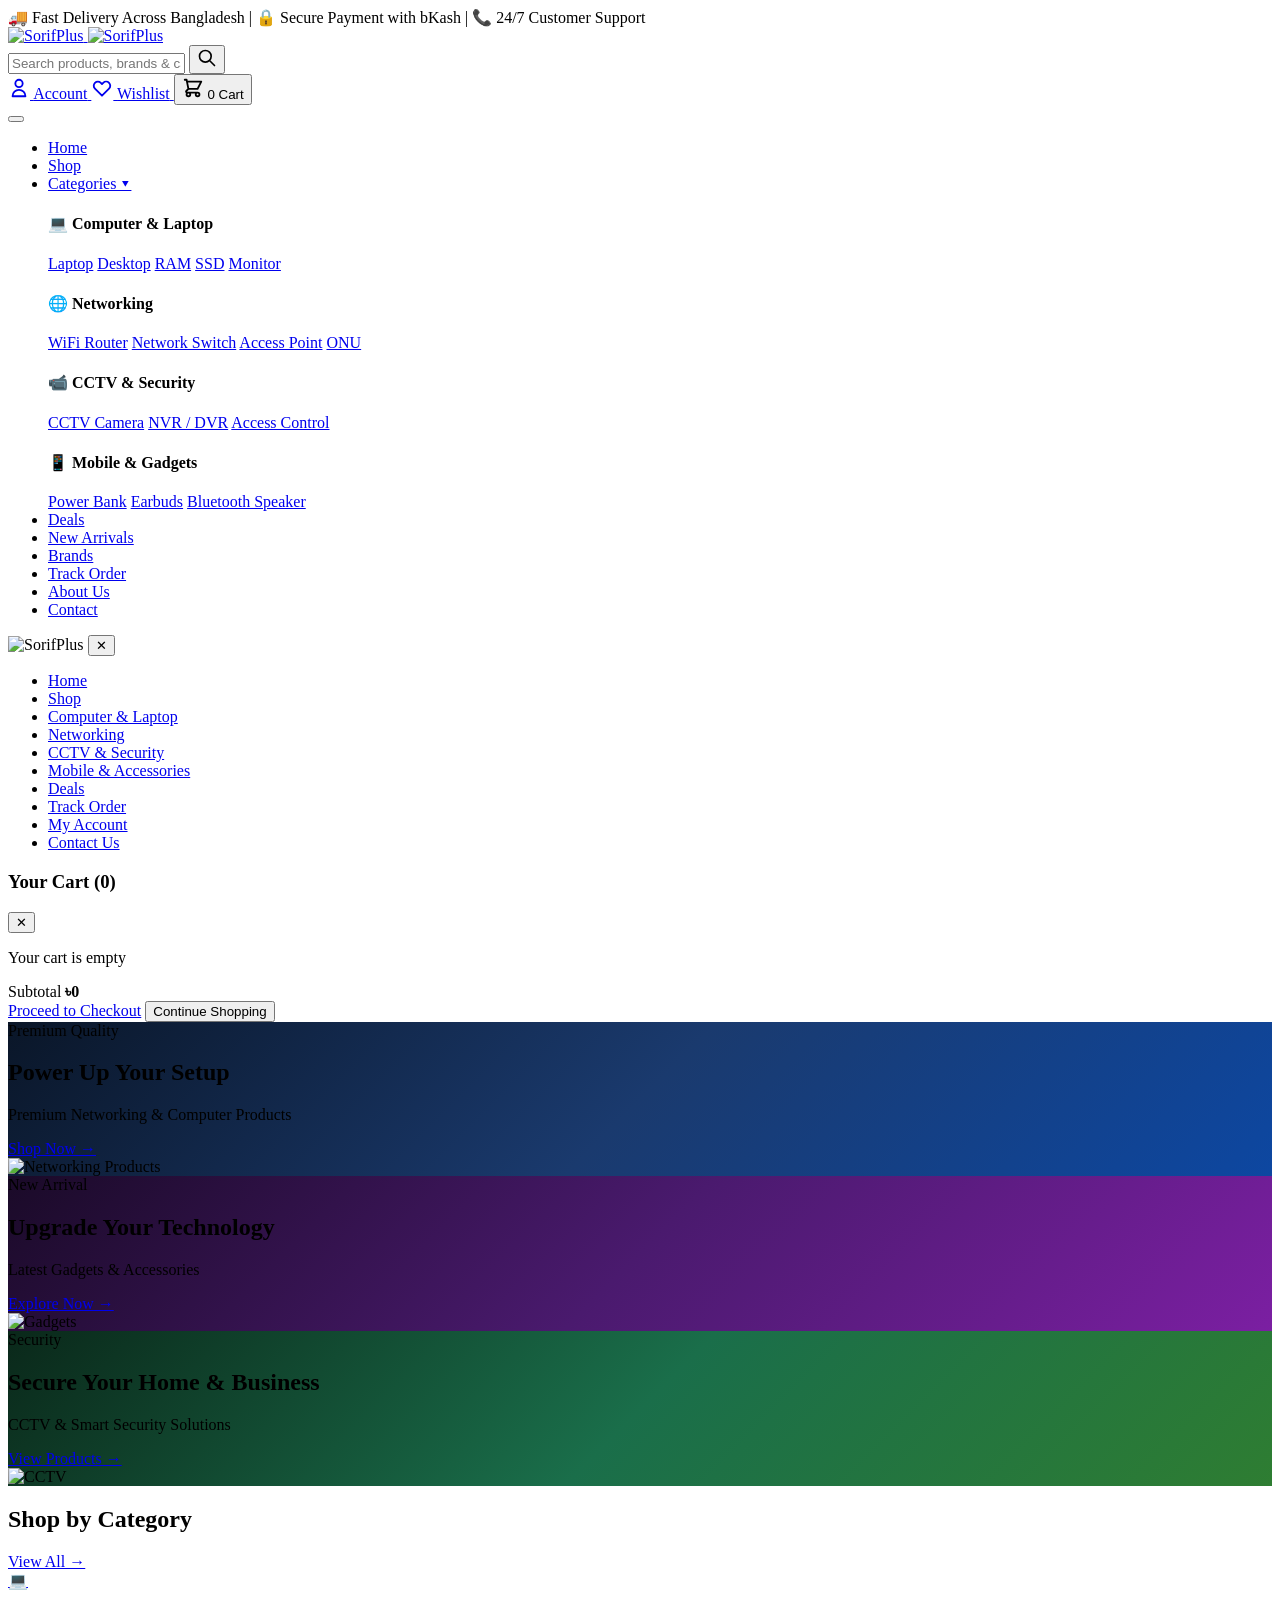
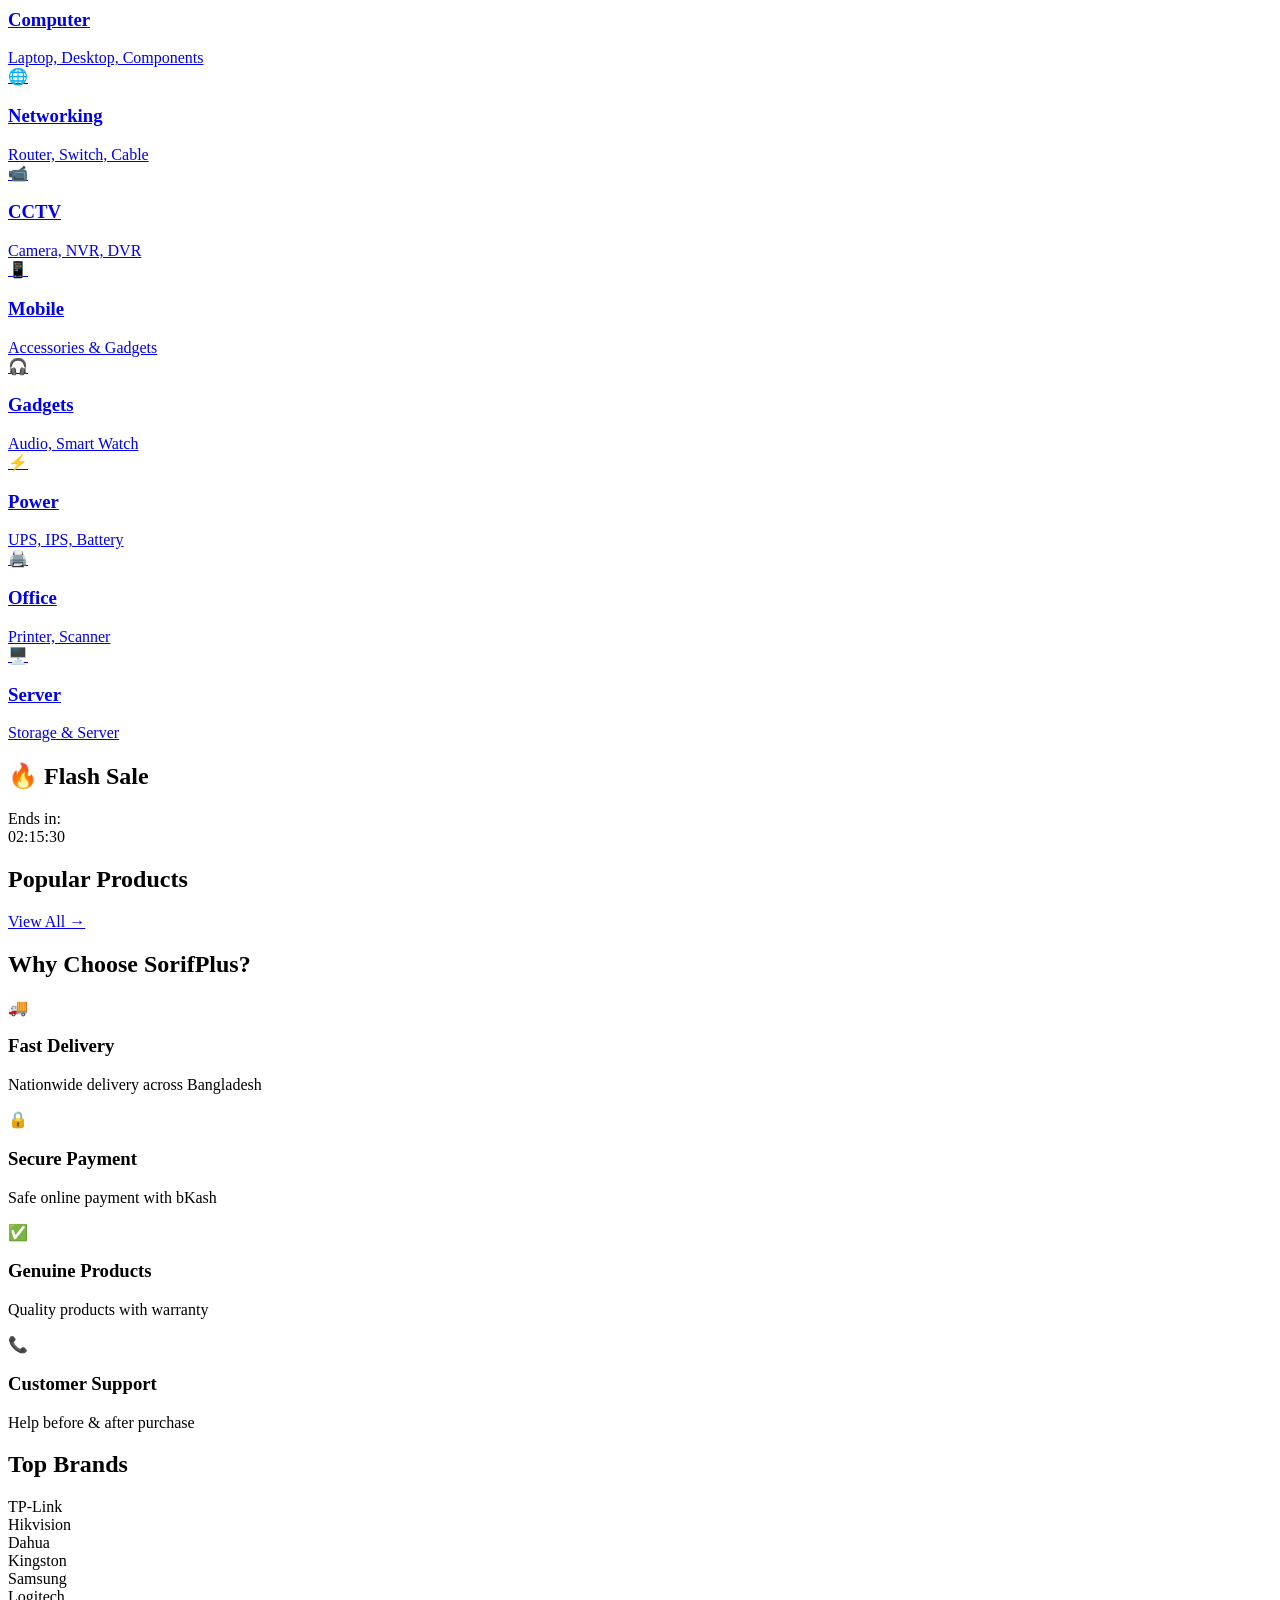
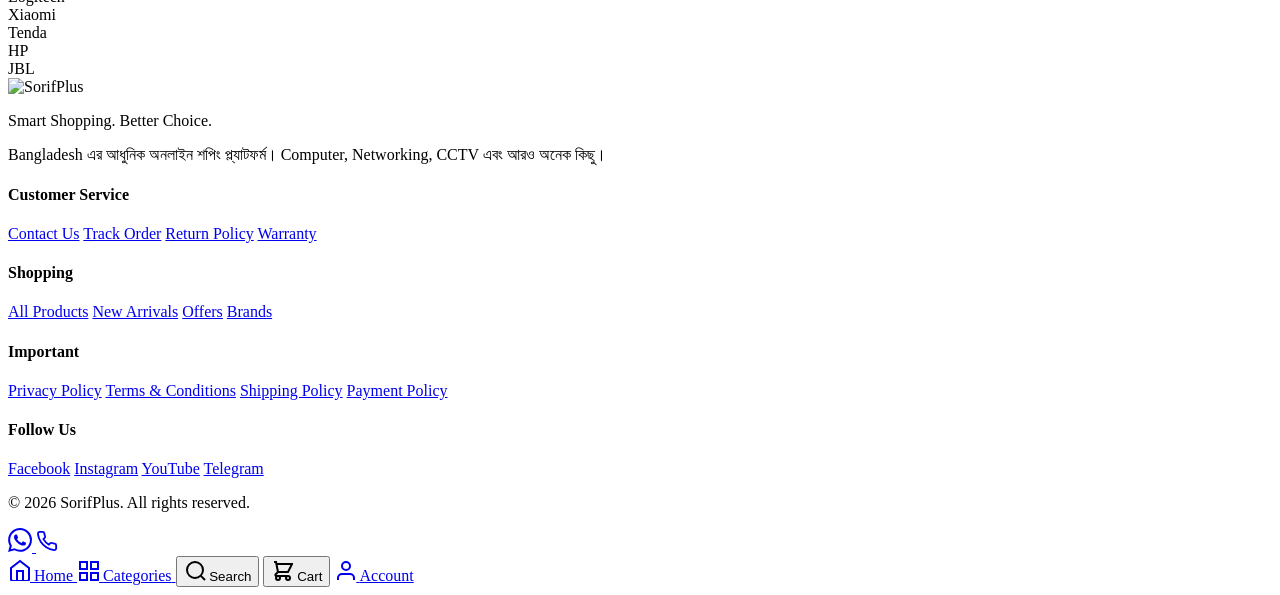
==== index.html @ cfb27f7e "Create index.html" ====
<!DOCTYPE html>
<html lang="bn">
<head>
  <meta charset="UTF-8" />
  <meta name="viewport" content="width=device-width, initial-scale=1.0" />
  <title>SorifPlus — Smart Shopping. Better Choice.</title>
  <meta name="description" content="SorifPlus - Bangladesh এর আধুনিক অনলাইন শপিং প্ল্যাটফর্ম। Computer, Networking, CCTV, Mobile Accessories এবং আরও অনেক কিছু।" />
  <link rel="icon" href="images/logo-circle.png" type="image/png" />
  <link rel="stylesheet" href="css/style.css" />
  <!-- Firebase SDKs -->
  <script src="https://www.gstatic.com/firebasejs/10.14.1/firebase-app-compat.js"></script>
  <script src="https://www.gstatic.com/firebasejs/10.14.1/firebase-auth-compat.js"></script>
  <script src="https://www.gstatic.com/firebasejs/10.14.1/firebase-firestore-compat.js"></script>
  <script src="https://www.gstatic.com/firebasejs/10.14.1/firebase-storage-compat.js"></script>
</head>
<body>

  <!-- ========== ANNOUNCEMENT BAR ========== -->
  <div class="announcement-bar">
    <div class="container">
      <span>🚚 Fast Delivery Across Bangladesh</span>
      <span class="divider">|</span>
      <span>🔒 Secure Payment with bKash</span>
      <span class="divider">|</span>
      <span>📞 24/7 Customer Support</span>
    </div>
  </div>

  <!-- ========== HEADER ========== -->
  <header class="header">
    <div class="container header-inner">
      <!-- Logo -->
      <a href="index.html" class="logo">
        <img src="images/logo-wide.png" alt="SorifPlus" class="logo-img desktop-logo" />
        <img src="images/logo-circle.png" alt="SorifPlus" class="logo-img mobile-logo" />
      </a>

      <!-- Search -->
      <div class="search-box">
        <input type="text" id="searchInput" placeholder="Search products, brands & categories..." />
        <button id="searchBtn" aria-label="Search">
          <svg xmlns="http://www.w3.org/2000/svg" width="20" height="20" fill="none" viewBox="0 0 24 24" stroke="currentColor">
            <path stroke-linecap="round" stroke-linejoin="round" stroke-width="2" d="M21 21l-6-6m2-5a7 7 0 11-14 0 7 7 0 0114 0z" />
          </svg>
        </button>
      </div>

      <!-- Header Actions -->
      <div class="header-actions">
        <a href="pages/account.html" class="action-btn" title="Account">
          <svg xmlns="http://www.w3.org/2000/svg" width="22" height="22" fill="none" viewBox="0 0 24 24" stroke="currentColor">
            <path stroke-linecap="round" stroke-linejoin="round" stroke-width="2" d="M16 7a4 4 0 11-8 0 4 4 0 018 0zM12 14a7 7 0 00-7 7h14a7 7 0 00-7-7z" />
          </svg>
          <span class="action-label">Account</span>
        </a>
        <a href="pages/wishlist.html" class="action-btn" title="Wishlist">
          <svg xmlns="http://www.w3.org/2000/svg" width="22" height="22" fill="none" viewBox="0 0 24 24" stroke="currentColor">
            <path stroke-linecap="round" stroke-linejoin="round" stroke-width="2" d="M4.318 6.318a4.5 4.5 0 000 6.364L12 20.364l7.682-7.682a4.5 4.5 0 00-6.364-6.364L12 7.636l-1.318-1.318a4.5 4.5 0 00-6.364 0z" />
          </svg>
          <span class="action-label">Wishlist</span>
        </a>
        <button class="action-btn cart-btn" id="cartToggle" title="Cart">
          <svg xmlns="http://www.w3.org/2000/svg" width="22" height="22" fill="none" viewBox="0 0 24 24" stroke="currentColor">
            <path stroke-linecap="round" stroke-linejoin="round" stroke-width="2" d="M3 3h2l.4 2M7 13h10l4-8H5.4M7 13L5.4 5M7 13l-2.293 2.293c-.63.63-.184 1.707.707 1.707H17m0 0a2 2 0 100 4 2 2 0 000-4zm-8 2a2 2 0 11-4 0 2 2 0 014 0z" />
          </svg>
          <span class="cart-count" id="cartCount">0</span>
          <span class="action-label">Cart</span>
        </button>
      </div>

      <!-- Mobile Menu Toggle -->
      <button class="mobile-menu-btn" id="mobileMenuBtn" aria-label="Menu">
        <span></span><span></span><span></span>
      </button>
    </div>

    <!-- Desktop Navigation -->
    <nav class="main-nav">
      <div class="container">
        <ul class="nav-list">
          <li><a href="index.html" class="active">Home</a></li>
          <li class="has-mega">
            <a href="pages/shop.html">Shop</a>
          </li>
          <li class="has-mega">
            <a href="#">Categories ▾</a>
            <div class="mega-menu">
              <div class="mega-col">
                <h4>💻 Computer & Laptop</h4>
                <a href="pages/category.html?cat=laptop">Laptop</a>
                <a href="pages/category.html?cat=desktop">Desktop</a>
                <a href="pages/category.html?cat=ram">RAM</a>
                <a href="pages/category.html?cat=ssd">SSD</a>
                <a href="pages/category.html?cat=monitor">Monitor</a>
              </div>
              <div class="mega-col">
                <h4>🌐 Networking</h4>
                <a href="pages/category.html?cat=router">WiFi Router</a>
                <a href="pages/category.html?cat=switch">Network Switch</a>
                <a href="pages/category.html?cat=access-point">Access Point</a>
                <a href="pages/category.html?cat=onu">ONU</a>
              </div>
              <div class="mega-col">
                <h4>📹 CCTV & Security</h4>
                <a href="pages/category.html?cat=cctv">CCTV Camera</a>
                <a href="pages/category.html?cat=nvr">NVR / DVR</a>
                <a href="pages/category.html?cat=access-control">Access Control</a>
              </div>
              <div class="mega-col">
                <h4>📱 Mobile & Gadgets</h4>
                <a href="pages/category.html?cat=powerbank">Power Bank</a>
                <a href="pages/category.html?cat=earbuds">Earbuds</a>
                <a href="pages/category.html?cat=speaker">Bluetooth Speaker</a>
              </div>
            </div>
          </li>
          <li><a href="pages/deals.html">Deals</a></li>
          <li><a href="pages/new-arrivals.html">New Arrivals</a></li>
          <li><a href="pages/brands.html">Brands</a></li>
          <li><a href="pages/track-order.html">Track Order</a></li>
          <li><a href="pages/about.html">About Us</a></li>
          <li><a href="pages/contact.html">Contact</a></li>
        </ul>
      </div>
    </nav>
  </header>

  <!-- Mobile Side Menu -->
  <div class="mobile-menu" id="mobileMenu">
    <div class="mobile-menu-header">
      <img src="images/logo-wide.png" alt="SorifPlus" height="36" />
      <button id="closeMobileMenu">✕</button>
    </div>
    <ul>
      <li><a href="index.html">Home</a></li>
      <li><a href="pages/shop.html">Shop</a></li>
      <li><a href="pages/category.html?cat=computer">Computer & Laptop</a></li>
      <li><a href="pages/category.html?cat=networking">Networking</a></li>
      <li><a href="pages/category.html?cat=cctv">CCTV & Security</a></li>
      <li><a href="pages/category.html?cat=mobile">Mobile & Accessories</a></li>
      <li><a href="pages/deals.html">Deals</a></li>
      <li><a href="pages/track-order.html">Track Order</a></li>
      <li><a href="pages/account.html">My Account</a></li>
      <li><a href="pages/contact.html">Contact Us</a></li>
    </ul>
  </div>
  <div class="overlay" id="overlay"></div>

  <!-- ========== CART DRAWER ========== -->
  <div class="cart-drawer" id="cartDrawer">
    <div class="cart-header">
      <h3>Your Cart (<span id="drawerCartCount">0</span>)</h3>
      <button id="closeCart">✕</button>
    </div>
    <div class="cart-items" id="cartItems">
      <!-- Cart items will be injected here -->
      <p class="empty-cart">Your cart is empty</p>
    </div>
    <div class="cart-footer">
      <div class="cart-total">
        <span>Subtotal</span>
        <strong id="cartSubtotal">৳0</strong>
      </div>
      <a href="pages/checkout.html" class="btn btn-primary btn-block">Proceed to Checkout</a>
      <button class="btn btn-outline btn-block" id="continueShopping">Continue Shopping</button>
    </div>
  </div>

  <!-- ========== HERO BANNER ========== -->
  <section class="hero">
    <div class="hero-slider" id="heroSlider">
      <div class="hero-slide active" style="background: linear-gradient(135deg, #0a1628 0%, #1a3a6e 50%, #0d47a1 100%);">
        <div class="container hero-content">
          <div class="hero-text">
            <span class="badge">Premium Quality</span>
            <h1>Power Up Your Setup</h1>
            <p>Premium Networking & Computer Products</p>
            <a href="pages/shop.html" class="btn btn-primary">Shop Now →</a>
          </div>
          <div class="hero-image">
            <img src="https://images.unsplash.com/photo-1544197150-b99a580bb7a2?w=600&h=400&fit=crop" alt="Networking Products" />
          </div>
        </div>
      </div>
      <div class="hero-slide" style="background: linear-gradient(135deg, #1a0a28 0%, #4a1a6e 50%, #7b1fa2 100%);">
        <div class="container hero-content">
          <div class="hero-text">
            <span class="badge">New Arrival</span>
            <h1>Upgrade Your Technology</h1>
            <p>Latest Gadgets & Accessories</p>
            <a href="pages/shop.html" class="btn btn-primary">Explore Now →</a>
          </div>
          <div class="hero-image">
            <img src="https://images.unsplash.com/photo-1505740420928-5e560c06d30e?w=600&h=400&fit=crop" alt="Gadgets" />
          </div>
        </div>
      </div>
      <div class="hero-slide" style="background: linear-gradient(135deg, #0a281a 0%, #1a6e4a 50%, #2e7d32 100%);">
        <div class="container hero-content">
          <div class="hero-text">
            <span class="badge">Security</span>
            <h1>Secure Your Home & Business</h1>
            <p>CCTV & Smart Security Solutions</p>
            <a href="pages/category.html?cat=cctv" class="btn btn-primary">View Products →</a>
          </div>
          <div class="hero-image">
            <img src="https://images.unsplash.com/photo-1557597774-9d273605dfa9?w=600&h=400&fit=crop" alt="CCTV" />
          </div>
        </div>
      </div>
    </div>
    <div class="hero-dots" id="heroDots"></div>
  </section>

  <!-- ========== FEATURED CATEGORIES ========== -->
  <section class="section categories-section">
    <div class="container">
      <div class="section-header">
        <h2>Shop by Category</h2>
        <a href="pages/shop.html" class="view-all">View All →</a>
      </div>
      <div class="category-grid">
        <a href="pages/category.html?cat=computer" class="category-card">
          <div class="cat-icon">💻</div>
          <h3>Computer</h3>
          <span>Laptop, Desktop, Components</span>
        </a>
        <a href="pages/category.html?cat=networking" class="category-card">
          <div class="cat-icon">🌐</div>
          <h3>Networking</h3>
          <span>Router, Switch, Cable</span>
        </a>
        <a href="pages/category.html?cat=cctv" class="category-card">
          <div class="cat-icon">📹</div>
          <h3>CCTV</h3>
          <span>Camera, NVR, DVR</span>
        </a>
        <a href="pages/category.html?cat=mobile" class="category-card">
          <div class="cat-icon">📱</div>
          <h3>Mobile</h3>
          <span>Accessories & Gadgets</span>
        </a>
        <a href="pages/category.html?cat=gadgets" class="category-card">
          <div class="cat-icon">🎧</div>
          <h3>Gadgets</h3>
          <span>Audio, Smart Watch</span>
        </a>
        <a href="pages/category.html?cat=power" class="category-card">
          <div class="cat-icon">⚡</div>
          <h3>Power</h3>
          <span>UPS, IPS, Battery</span>
        </a>
        <a href="pages/category.html?cat=office" class="category-card">
          <div class="cat-icon">🖨️</div>
          <h3>Office</h3>
          <span>Printer, Scanner</span>
        </a>
        <a href="pages/category.html?cat=server" class="category-card">
          <div class="cat-icon">🖥️</div>
          <h3>Server</h3>
          <span>Storage & Server</span>
        </a>
      </div>
    </div>
  </section>

  <!-- ========== FLASH SALE ========== -->
  <section class="section flash-sale">
    <div class="container">
      <div class="section-header">
        <h2>🔥 Flash Sale</h2>
        <div class="countdown" id="countdown">
          <span>Ends in:</span>
          <div class="timer">
            <span id="hours">02</span>:<span id="minutes">15</span>:<span id="seconds">30</span>
          </div>
        </div>
      </div>
      <div class="product-grid" id="flashSaleProducts">
        <!-- Products injected by JS -->
      </div>
    </div>
  </section>

  <!-- ========== POPULAR PRODUCTS ========== -->
  <section class="section">
    <div class="container">
      <div class="section-header">
        <h2>Popular Products</h2>
        <a href="pages/shop.html" class="view-all">View All →</a>
      </div>
      <div class="product-grid" id="popularProducts">
        <!-- Products injected by JS -->
      </div>
    </div>
  </section>

  <!-- ========== WHY CHOOSE US ========== -->
  <section class="section why-us">
    <div class="container">
      <h2 class="text-center">Why Choose SorifPlus?</h2>
      <div class="features-grid">
        <div class="feature-card">
          <div class="feature-icon">🚚</div>
          <h3>Fast Delivery</h3>
          <p>Nationwide delivery across Bangladesh</p>
        </div>
        <div class="feature-card">
          <div class="feature-icon">🔒</div>
          <h3>Secure Payment</h3>
          <p>Safe online payment with bKash</p>
        </div>
        <div class="feature-card">
          <div class="feature-icon">✅</div>
          <h3>Genuine Products</h3>
          <p>Quality products with warranty</p>
        </div>
        <div class="feature-card">
          <div class="feature-icon">📞</div>
          <h3>Customer Support</h3>
          <p>Help before & after purchase</p>
        </div>
      </div>
    </div>
  </section>

  <!-- ========== BRANDS ========== -->
  <section class="section brands-section">
    <div class="container">
      <div class="section-header">
        <h2>Top Brands</h2>
      </div>
      <div class="brands-row">
        <div class="brand-item">TP-Link</div>
        <div class="brand-item">Hikvision</div>
        <div class="brand-item">Dahua</div>
        <div class="brand-item">Kingston</div>
        <div class="brand-item">Samsung</div>
        <div class="brand-item">Logitech</div>
        <div class="brand-item">Xiaomi</div>
        <div class="brand-item">Tenda</div>
        <div class="brand-item">HP</div>
        <div class="brand-item">JBL</div>
      </div>
    </div>
  </section>

  <!-- ========== FOOTER ========== -->
  <footer class="footer">
    <div class="container">
      <div class="footer-grid">
        <div class="footer-col">
          <img src="images/logo-wide.png" alt="SorifPlus" class="footer-logo" />
          <p>Smart Shopping. Better Choice.</p>
          <p class="footer-desc">Bangladesh এর আধুনিক অনলাইন শপিং প্ল্যাটফর্ম। Computer, Networking, CCTV এবং আরও অনেক কিছু।</p>
        </div>
        <div class="footer-col">
          <h4>Customer Service</h4>
          <a href="pages/contact.html">Contact Us</a>
          <a href="pages/track-order.html">Track Order</a>
          <a href="pages/return-policy.html">Return Policy</a>
          <a href="pages/warranty.html">Warranty</a>
        </div>
        <div class="footer-col">
          <h4>Shopping</h4>
          <a href="pages/shop.html">All Products</a>
          <a href="pages/new-arrivals.html">New Arrivals</a>
          <a href="pages/deals.html">Offers</a>
          <a href="pages/brands.html">Brands</a>
        </div>
        <div class="footer-col">
          <h4>Important</h4>
          <a href="pages/privacy.html">Privacy Policy</a>
          <a href="pages/terms.html">Terms & Conditions</a>
          <a href="pages/shipping.html">Shipping Policy</a>
          <a href="pages/payment.html">Payment Policy</a>
        </div>
        <div class="footer-col">
          <h4>Follow Us</h4>
          <div class="social-links">
            <a href="#" aria-label="Facebook">Facebook</a>
            <a href="#" aria-label="Instagram">Instagram</a>
            <a href="#" aria-label="YouTube">YouTube</a>
            <a href="#" aria-label="Telegram">Telegram</a>
          </div>
        </div>
      </div>
      <div class="footer-bottom">
        <p>© 2026 SorifPlus. All rights reserved.</p>
      </div>
    </div>
  </footer>

  <!-- ========== FLOATING CONTACT ========== -->
  <div class="floating-contact">
    <a href="https://wa.me/8801XXXXXXXXX" class="float-btn whatsapp" title="WhatsApp" target="_blank">
      <svg viewBox="0 0 24 24" width="24" height="24" fill="currentColor"><path d="M17.472 14.382c-.297-.149-1.758-.867-2.03-.967-.273-.099-.471-.148-.67.15-.197.297-.767.966-.94 1.164-.173.199-.347.223-.644.075-.297-.15-1.255-.463-2.39-1.475-.883-.788-1.48-1.761-1.653-2.059-.173-.297-.018-.458.13-.606.134-.133.298-.347.446-.52.149-.174.198-.298.298-.497.099-.198.05-.371-.025-.52-.075-.149-.669-1.612-.916-2.207-.242-.579-.487-.5-.669-.51-.173-.008-.371-.01-.57-.01-.198 0-.52.074-.792.372-.272.297-1.04 1.016-1.04 2.479 0 1.462 1.065 2.875 1.213 3.074.149.198 2.096 3.2 5.077 4.487.709.306 1.262.489 1.694.625.712.227 1.36.195 1.871.118.571-.085 1.758-.719 2.006-1.413.248-.694.248-1.289.173-1.413-.074-.124-.272-.198-.57-.347m-5.421 7.403h-.004a9.87 9.87 0 01-5.031-1.378l-.361-.214-3.741.982.998-3.648-.235-.374a9.86 9.86 0 01-1.51-5.26c.001-5.45 4.436-9.884 9.888-9.884 2.64 0 5.122 1.03 6.988 2.898a9.825 9.825 0 012.893 6.994c-.003 5.45-4.435 9.884-9.885 9.884m8.413-18.297A11.815 11.815 0 0012.05 0C5.495 0 .16 5.335.157 11.892c0 2.096.547 4.142 1.588 5.945L.057 24l6.305-1.654a11.882 11.882 0 005.683 1.448h.005c6.554 0 11.89-5.335 11.893-11.893a11.821 11.821 0 00-3.48-8.413z"/></svg>
    </a>
    <a href="tel:+8801XXXXXXXXX" class="float-btn phone" title="Call Us">
      <svg viewBox="0 0 24 24" width="22" height="22" fill="none" stroke="currentColor" stroke-width="2"><path d="M22 16.92v3a2 2 0 01-2.18 2 19.79 19.79 0 01-8.63-3.07 19.5 19.5 0 01-6-6 19.79 19.79 0 01-3.07-8.67A2 2 0 014.11 2h3a2 2 0 012 1.72 12.84 12.84 0 00.7 2.81 2 2 0 01-.45 2.11L8.09 9.91a16 16 0 006 6l1.27-1.27a2 2 0 012.11-.45 12.84 12.84 0 002.81.7A2 2 0 0122 16.92z"/></svg>
    </a>
  </div>

  <!-- ========== MOBILE BOTTOM NAV ========== -->
  <nav class="bottom-nav">
    <a href="index.html" class="bottom-nav-item active">
      <svg width="22" height="22" fill="none" stroke="currentColor" stroke-width="2"><path d="M3 9l9-7 9 7v11a2 2 0 01-2 2H5a2 2 0 01-2-2z"/><polyline points="9 22 9 12 15 12 15 22"/></svg>
      <span>Home</span>
    </a>
    <a href="pages/shop.html" class="bottom-nav-item">
      <svg width="22" height="22" fill="none" stroke="currentColor" stroke-width="2"><rect x="3" y="3" width="7" height="7"/><rect x="14" y="3" width="7" height="7"/><rect x="14" y="14" width="7" height="7"/><rect x="3" y="14" width="7" height="7"/></svg>
      <span>Categories</span>
    </a>
    <button class="bottom-nav-item" id="mobileSearchBtn">
      <svg width="22" height="22" fill="none" stroke="currentColor" stroke-width="2"><circle cx="11" cy="11" r="8"/><path d="M21 21l-4.35-4.35"/></svg>
      <span>Search</span>
    </button>
    <button class="bottom-nav-item" id="mobileCartBtn">
      <svg width="22" height="22" fill="none" stroke="currentColor" stroke-width="2"><path d="M3 3h2l.4 2M7 13h10l4-8H5.4M7 13L5.4 5M7 13l-2.293 2.293c-.63.63-.184 1.707.707 1.707H17m0 0a2 2 0 100 4 2 2 0 000-4zm-8 2a2 2 0 11-4 0 2 2 0 014 0z"/></svg>
      <span>Cart</span>
    </button>
    <a href="pages/account.html" class="bottom-nav-item">
      <svg width="22" height="22" fill="none" stroke="currentColor" stroke-width="2"><path d="M20 21v-2a4 4 0 00-4-4H8a4 4 0 00-4 4v2"/><circle cx="12" cy="7" r="4"/></svg>
      <span>Account</span>
    </a>
  </nav>

  <!-- Scripts -->
  <script src="js/firebase-config.js"></script>
  <script src="js/products-data.js"></script>
  <script src="js/cart.js"></script>
  <script src="js/app.js"></script>
</body>
                                                                         </html>
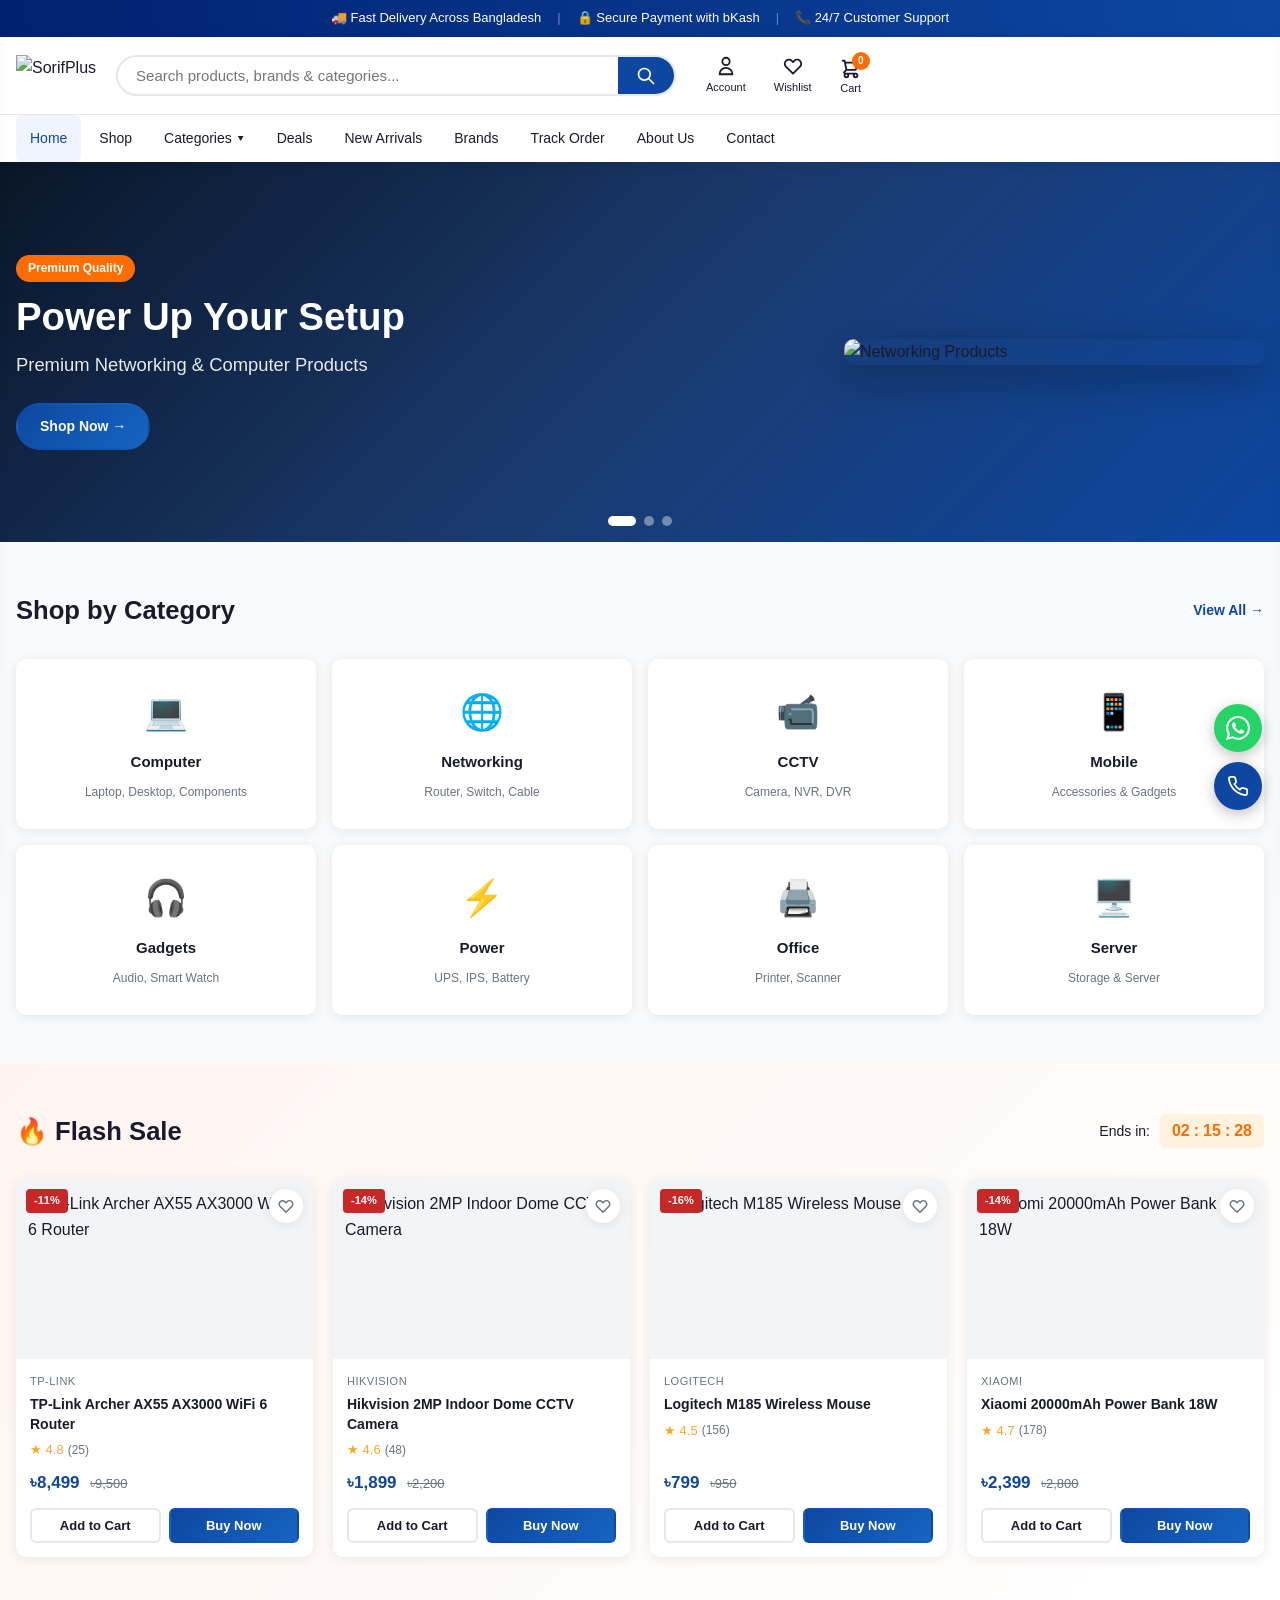
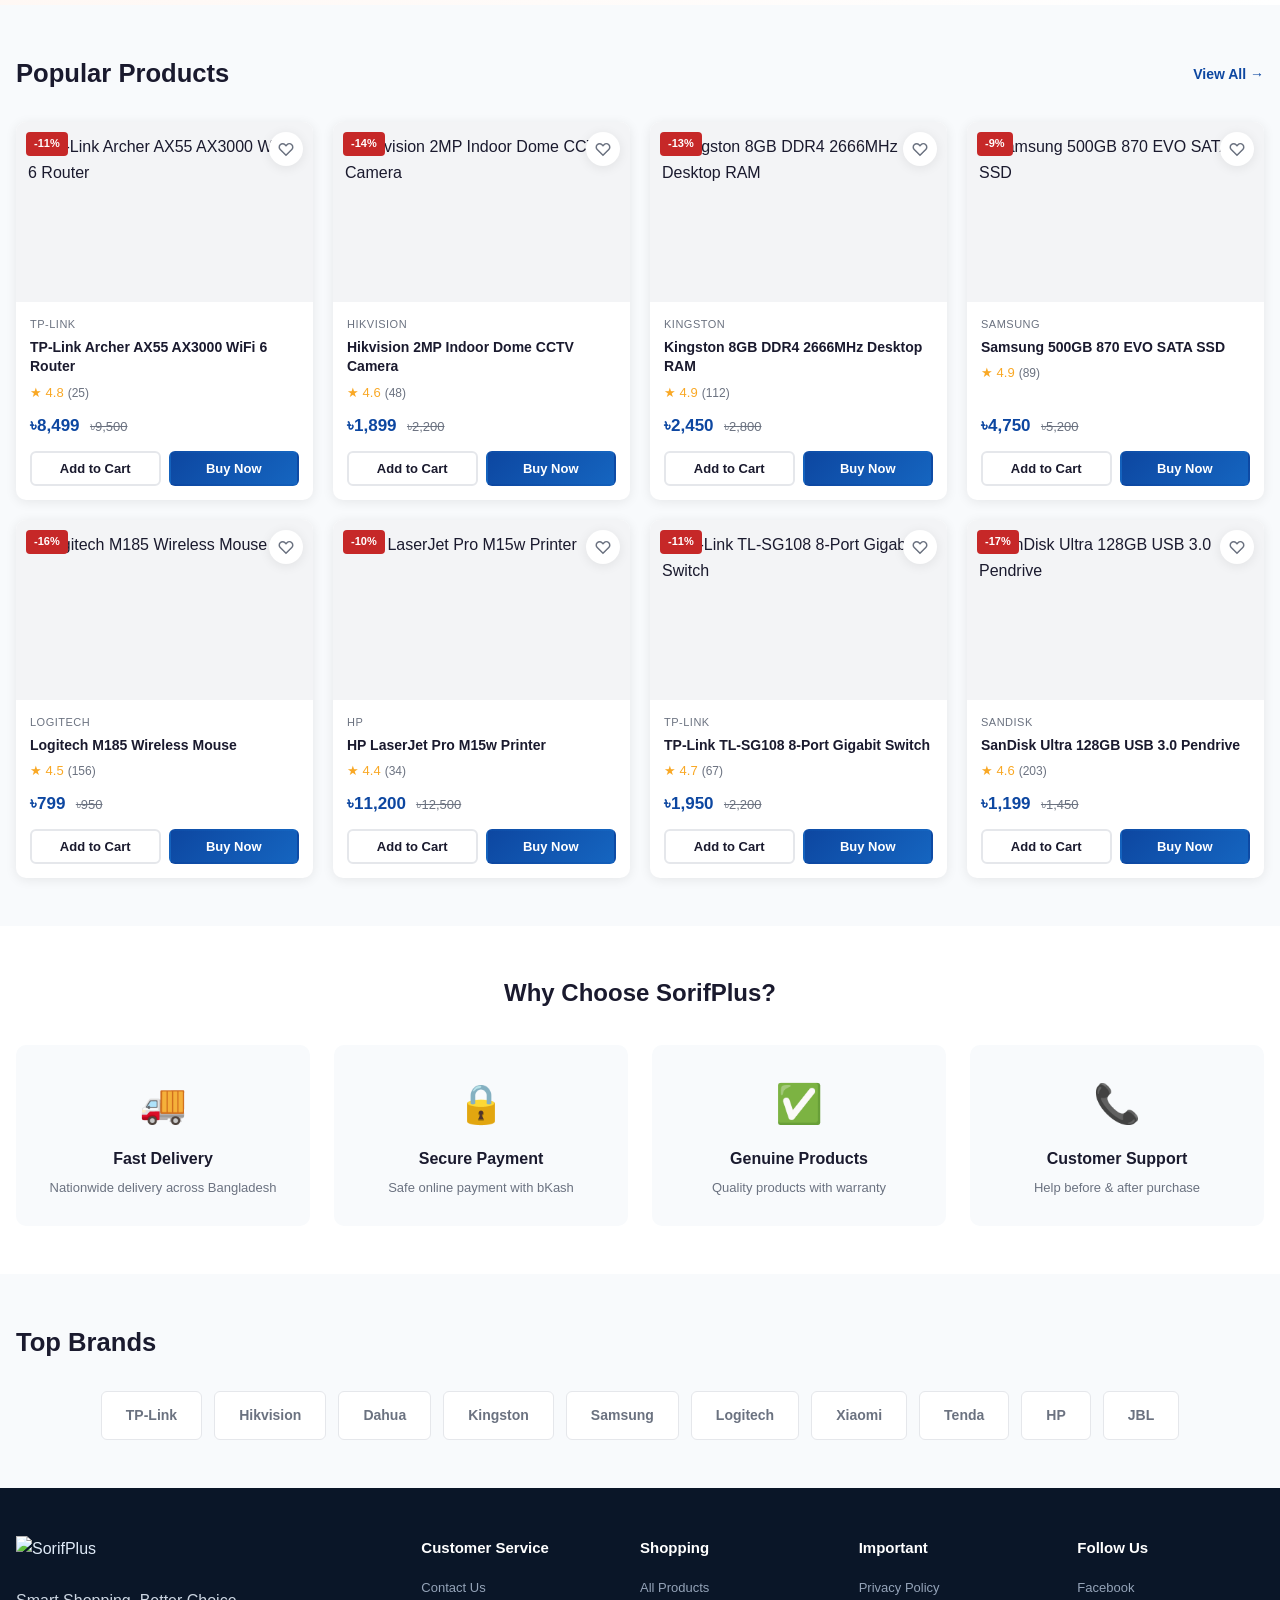
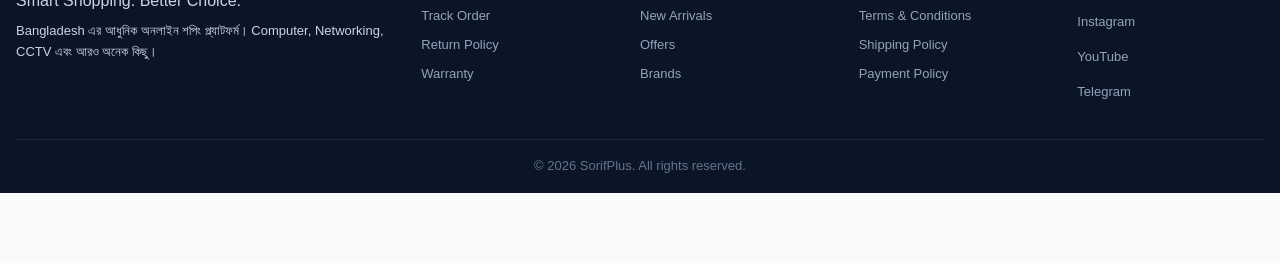
==== commit 5edefd90: "Update index.html" ====
--- a/index.html
+++ b/index.html
@@ -6,7 +6,7 @@
   <title>SorifPlus — Smart Shopping. Better Choice.</title>
   <meta name="description" content="SorifPlus - Bangladesh এর আধুনিক অনলাইন শপিং প্ল্যাটফর্ম। Computer, Networking, CCTV, Mobile Accessories এবং আরও অনেক কিছু।" />
   <link rel="icon" href="images/logo-circle.png" type="image/png" />
-  <link rel="stylesheet" href="css/style.css" />
+  <link rel="stylesheet" href="style.css" />
   <!-- Firebase SDKs -->
   <script src="https://www.gstatic.com/firebasejs/10.14.1/firebase-app-compat.js"></script>
   <script src="https://www.gstatic.com/firebasejs/10.14.1/firebase-auth-compat.js"></script>
--- a/style.css
+++ b/style.css
@@ -0,0 +1,1136 @@
+/* ============================================
+   SorifPlus — Modern E-Commerce Styles
+   Colors: Blue (#0d47a1, #1565c0) + Orange (#ff6d00, #ff9100)
+   ============================================ */
+
+:root {
+  --primary: #0d47a1;
+  --primary-light: #1565c0;
+  --primary-dark: #002171;
+  --accent: #ff6d00;
+  --accent-light: #ff9100;
+  --success: #2e7d32;
+  --danger: #c62828;
+  --warning: #f9a825;
+  --text: #1a1a2e;
+  --text-muted: #6b7280;
+  --bg: #f8fafc;
+  --white: #ffffff;
+  --border: #e5e7eb;
+  --shadow: 0 2px 12px rgba(0,0,0,0.08);
+  --shadow-lg: 0 8px 30px rgba(0,0,0,0.12);
+  --radius: 10px;
+  --radius-sm: 6px;
+  --transition: 0.25s ease;
+}
+
+* {
+  margin: 0;
+  padding: 0;
+  box-sizing: border-box;
+}
+
+html {
+  scroll-behavior: smooth;
+}
+
+body {
+  font-family: -apple-system, BlinkMacSystemFont, 'Segoe UI', Roboto, 'Helvetica Neue', Arial, sans-serif;
+  color: var(--text);
+  background: var(--bg);
+  line-height: 1.6;
+  padding-bottom: 70px; /* space for mobile bottom nav */
+}
+
+img {
+  max-width: 100%;
+  height: auto;
+  display: block;
+}
+
+a {
+  text-decoration: none;
+  color: inherit;
+  transition: var(--transition);
+}
+
+ul { list-style: none; }
+
+.container {
+  width: 100%;
+  max-width: 1280px;
+  margin: 0 auto;
+  padding: 0 16px;
+}
+
+/* ========== ANNOUNCEMENT BAR ========== */
+.announcement-bar {
+  background: linear-gradient(90deg, var(--primary-dark), var(--primary));
+  color: white;
+  font-size: 13px;
+  padding: 8px 0;
+  text-align: center;
+}
+
+.announcement-bar .container {
+  display: flex;
+  justify-content: center;
+  gap: 16px;
+  flex-wrap: wrap;
+}
+
+.announcement-bar .divider {
+  opacity: 0.4;
+}
+
+/* ========== HEADER ========== */
+.header {
+  background: var(--white);
+  box-shadow: var(--shadow);
+  position: sticky;
+  top: 0;
+  z-index: 1000;
+}
+
+.header-inner {
+  display: flex;
+  align-items: center;
+  gap: 20px;
+  padding: 12px 16px;
+}
+
+.logo-img {
+  height: 42px;
+  width: auto;
+}
+
+.desktop-logo { display: block; }
+.mobile-logo { display: none; }
+
+/* Search */
+.search-box {
+  flex: 1;
+  display: flex;
+  max-width: 560px;
+  border: 2px solid var(--border);
+  border-radius: 50px;
+  overflow: hidden;
+  transition: var(--transition);
+}
+
+.search-box:focus-within {
+  border-color: var(--primary);
+  box-shadow: 0 0 0 3px rgba(13, 71, 161, 0.15);
+}
+
+.search-box input {
+  flex: 1;
+  border: none;
+  outline: none;
+  padding: 10px 18px;
+  font-size: 15px;
+  background: transparent;
+}
+
+.search-box button {
+  background: var(--primary);
+  color: white;
+  border: none;
+  padding: 0 18px;
+  cursor: pointer;
+  display: flex;
+  align-items: center;
+}
+
+.search-box button:hover {
+  background: var(--primary-light);
+}
+
+/* Header Actions */
+.header-actions {
+  display: flex;
+  align-items: center;
+  gap: 8px;
+}
+
+.action-btn {
+  display: flex;
+  flex-direction: column;
+  align-items: center;
+  gap: 2px;
+  padding: 6px 10px;
+  border-radius: var(--radius-sm);
+  color: var(--text);
+  background: none;
+  border: none;
+  cursor: pointer;
+  position: relative;
+  font-size: 12px;
+}
+
+.action-btn:hover {
+  background: #f0f4ff;
+  color: var(--primary);
+}
+
+.action-label {
+  font-size: 11px;
+  font-weight: 500;
+}
+
+.cart-count {
+  position: absolute;
+  top: 0;
+  right: 2px;
+  background: var(--accent);
+  color: white;
+  font-size: 10px;
+  font-weight: 700;
+  width: 18px;
+  height: 18px;
+  border-radius: 50%;
+  display: flex;
+  align-items: center;
+  justify-content: center;
+}
+
+/* Mobile Menu Button */
+.mobile-menu-btn {
+  display: none;
+  flex-direction: column;
+  gap: 5px;
+  background: none;
+  border: none;
+  cursor: pointer;
+  padding: 6px;
+}
+
+.mobile-menu-btn span {
+  width: 22px;
+  height: 2.5px;
+  background: var(--text);
+  border-radius: 2px;
+}
+
+/* Main Nav */
+.main-nav {
+  border-top: 1px solid var(--border);
+  background: var(--white);
+}
+
+.nav-list {
+  display: flex;
+  gap: 4px;
+  padding: 0;
+}
+
+.nav-list > li > a {
+  display: block;
+  padding: 12px 14px;
+  font-size: 14px;
+  font-weight: 500;
+  color: var(--text);
+  border-radius: var(--radius-sm);
+}
+
+.nav-list > li > a:hover,
+.nav-list > li > a.active {
+  color: var(--primary);
+  background: #f0f4ff;
+}
+
+/* Mega Menu */
+.has-mega {
+  position: relative;
+}
+
+.mega-menu {
+  display: none;
+  position: absolute;
+  top: 100%;
+  left: 0;
+  background: white;
+  box-shadow: var(--shadow-lg);
+  border-radius: var(--radius);
+  padding: 24px;
+  min-width: 700px;
+  grid-template-columns: repeat(4, 1fr);
+  gap: 24px;
+  z-index: 100;
+}
+
+.has-mega:hover .mega-menu {
+  display: grid;
+}
+
+.mega-col h4 {
+  font-size: 14px;
+  margin-bottom: 10px;
+  color: var(--primary);
+}
+
+.mega-col a {
+  display: block;
+  padding: 5px 0;
+  font-size: 13px;
+  color: var(--text-muted);
+}
+
+.mega-col a:hover {
+  color: var(--accent);
+}
+
+/* Mobile Menu */
+.mobile-menu {
+  position: fixed;
+  top: 0;
+  left: -300px;
+  width: 280px;
+  height: 100%;
+  background: white;
+  z-index: 2000;
+  transition: left 0.3s ease;
+  box-shadow: var(--shadow-lg);
+  overflow-y: auto;
+}
+
+.mobile-menu.open {
+  left: 0;
+}
+
+.mobile-menu-header {
+  display: flex;
+  justify-content: space-between;
+  align-items: center;
+  padding: 16px;
+  border-bottom: 1px solid var(--border);
+}
+
+.mobile-menu-header button {
+  background: none;
+  border: none;
+  font-size: 22px;
+  cursor: pointer;
+}
+
+.mobile-menu ul li a {
+  display: block;
+  padding: 14px 20px;
+  border-bottom: 1px solid #f3f4f6;
+  font-weight: 500;
+}
+
+.mobile-menu ul li a:hover {
+  background: #f0f4ff;
+  color: var(--primary);
+}
+
+.overlay {
+  position: fixed;
+  inset: 0;
+  background: rgba(0,0,0,0.45);
+  z-index: 1500;
+  opacity: 0;
+  visibility: hidden;
+  transition: var(--transition);
+}
+
+.overlay.show {
+  opacity: 1;
+  visibility: visible;
+}
+
+/* ========== CART DRAWER ========== */
+.cart-drawer {
+  position: fixed;
+  top: 0;
+  right: -400px;
+  width: 380px;
+  max-width: 100%;
+  height: 100%;
+  background: white;
+  z-index: 2000;
+  display: flex;
+  flex-direction: column;
+  box-shadow: var(--shadow-lg);
+  transition: right 0.3s ease;
+}
+
+.cart-drawer.open {
+  right: 0;
+}
+
+.cart-header {
+  display: flex;
+  justify-content: space-between;
+  align-items: center;
+  padding: 18px 20px;
+  border-bottom: 1px solid var(--border);
+}
+
+.cart-header button {
+  background: none;
+  border: none;
+  font-size: 20px;
+  cursor: pointer;
+}
+
+.cart-items {
+  flex: 1;
+  overflow-y: auto;
+  padding: 16px;
+}
+
+.empty-cart {
+  text-align: center;
+  color: var(--text-muted);
+  padding: 40px 0;
+}
+
+.cart-item {
+  display: flex;
+  gap: 12px;
+  padding: 12px 0;
+  border-bottom: 1px solid #f3f4f6;
+}
+
+.cart-item img {
+  width: 70px;
+  height: 70px;
+  object-fit: cover;
+  border-radius: var(--radius-sm);
+  background: #f3f4f6;
+}
+
+.cart-item-info {
+  flex: 1;
+}
+
+.cart-item-info h4 {
+  font-size: 14px;
+  margin-bottom: 4px;
+}
+
+.cart-item-info .price {
+  color: var(--primary);
+  font-weight: 600;
+}
+
+.cart-item-qty {
+  display: flex;
+  align-items: center;
+  gap: 8px;
+  margin-top: 6px;
+}
+
+.cart-item-qty button {
+  width: 28px;
+  height: 28px;
+  border: 1px solid var(--border);
+  background: white;
+  border-radius: 4px;
+  cursor: pointer;
+  font-size: 16px;
+}
+
+.cart-footer {
+  padding: 16px 20px;
+  border-top: 1px solid var(--border);
+}
+
+.cart-total {
+  display: flex;
+  justify-content: space-between;
+  margin-bottom: 14px;
+  font-size: 16px;
+}
+
+/* ========== BUTTONS ========== */
+.btn {
+  display: inline-flex;
+  align-items: center;
+  justify-content: center;
+  gap: 6px;
+  padding: 10px 22px;
+  border-radius: 50px;
+  font-size: 14px;
+  font-weight: 600;
+  border: 2px solid transparent;
+  cursor: pointer;
+  transition: var(--transition);
+}
+
+.btn-primary {
+  background: linear-gradient(135deg, var(--primary), var(--primary-light));
+  color: white;
+}
+
+.btn-primary:hover {
+  background: linear-gradient(135deg, var(--primary-dark), var(--primary));
+  transform: translateY(-1px);
+  box-shadow: 0 4px 12px rgba(13, 71, 161, 0.35);
+}
+
+.btn-accent {
+  background: linear-gradient(135deg, var(--accent), var(--accent-light));
+  color: white;
+}
+
+.btn-accent:hover {
+  transform: translateY(-1px);
+  box-shadow: 0 4px 12px rgba(255, 109, 0, 0.35);
+}
+
+.btn-outline {
+  background: transparent;
+  border-color: var(--border);
+  color: var(--text);
+}
+
+.btn-outline:hover {
+  border-color: var(--primary);
+  color: var(--primary);
+}
+
+.btn-block {
+  width: 100%;
+  margin-bottom: 8px;
+}
+
+.btn-sm {
+  padding: 7px 14px;
+  font-size: 13px;
+}
+
+/* ========== HERO ========== */
+.hero {
+  position: relative;
+  overflow: hidden;
+}
+
+.hero-slider {
+  position: relative;
+}
+
+.hero-slide {
+  display: none;
+  min-height: 380px;
+  align-items: center;
+}
+
+.hero-slide.active {
+  display: flex;
+}
+
+.hero-content {
+  display: flex;
+  align-items: center;
+  justify-content: space-between;
+  gap: 40px;
+  padding: 40px 16px;
+}
+
+.hero-text {
+  flex: 1;
+  color: white;
+}
+
+.hero-text .badge {
+  display: inline-block;
+  background: var(--accent);
+  color: white;
+  padding: 4px 12px;
+  border-radius: 50px;
+  font-size: 12px;
+  font-weight: 600;
+  margin-bottom: 12px;
+}
+
+.hero-text h1 {
+  font-size: 2.4rem;
+  font-weight: 800;
+  margin-bottom: 10px;
+  line-height: 1.2;
+}
+
+.hero-text p {
+  font-size: 1.15rem;
+  opacity: 0.9;
+  margin-bottom: 24px;
+}
+
+.hero-image {
+  flex: 1;
+  max-width: 420px;
+}
+
+.hero-image img {
+  border-radius: var(--radius);
+  box-shadow: 0 12px 40px rgba(0,0,0,0.3);
+}
+
+.hero-dots {
+  position: absolute;
+  bottom: 16px;
+  left: 50%;
+  transform: translateX(-50%);
+  display: flex;
+  gap: 8px;
+}
+
+.hero-dots span {
+  width: 10px;
+  height: 10px;
+  border-radius: 50%;
+  background: rgba(255,255,255,0.4);
+  cursor: pointer;
+  transition: var(--transition);
+}
+
+.hero-dots span.active {
+  background: white;
+  width: 28px;
+  border-radius: 5px;
+}
+
+/* ========== SECTIONS ========== */
+.section {
+  padding: 48px 0;
+}
+
+.section-header {
+  display: flex;
+  justify-content: space-between;
+  align-items: center;
+  margin-bottom: 28px;
+}
+
+.section-header h2 {
+  font-size: 1.6rem;
+  font-weight: 700;
+}
+
+.view-all {
+  color: var(--primary);
+  font-weight: 600;
+  font-size: 14px;
+}
+
+.view-all:hover {
+  color: var(--accent);
+}
+
+.text-center {
+  text-align: center;
+  margin-bottom: 32px;
+}
+
+/* ========== CATEGORY GRID ========== */
+.category-grid {
+  display: grid;
+  grid-template-columns: repeat(4, 1fr);
+  gap: 16px;
+}
+
+.category-card {
+  background: white;
+  border-radius: var(--radius);
+  padding: 24px 16px;
+  text-align: center;
+  box-shadow: var(--shadow);
+  transition: var(--transition);
+  border: 1px solid transparent;
+}
+
+.category-card:hover {
+  transform: translateY(-4px);
+  box-shadow: var(--shadow-lg);
+  border-color: var(--primary);
+}
+
+.cat-icon {
+  font-size: 2.2rem;
+  margin-bottom: 10px;
+}
+
+.category-card h3 {
+  font-size: 15px;
+  font-weight: 600;
+  margin-bottom: 4px;
+}
+
+.category-card span {
+  font-size: 12px;
+  color: var(--text-muted);
+}
+
+/* ========== PRODUCT GRID ========== */
+.product-grid {
+  display: grid;
+  grid-template-columns: repeat(4, 1fr);
+  gap: 20px;
+}
+
+.product-card {
+  background: white;
+  border-radius: var(--radius);
+  overflow: hidden;
+  box-shadow: var(--shadow);
+  transition: var(--transition);
+  position: relative;
+  display: flex;
+  flex-direction: column;
+}
+
+.product-card:hover {
+  transform: translateY(-4px);
+  box-shadow: var(--shadow-lg);
+}
+
+.product-badge {
+  position: absolute;
+  top: 10px;
+  left: 10px;
+  background: var(--danger);
+  color: white;
+  font-size: 11px;
+  font-weight: 700;
+  padding: 3px 8px;
+  border-radius: 4px;
+  z-index: 2;
+}
+
+.product-wishlist {
+  position: absolute;
+  top: 10px;
+  right: 10px;
+  width: 34px;
+  height: 34px;
+  border-radius: 50%;
+  background: white;
+  border: none;
+  display: flex;
+  align-items: center;
+  justify-content: center;
+  cursor: pointer;
+  box-shadow: var(--shadow);
+  z-index: 2;
+  color: var(--text-muted);
+  transition: var(--transition);
+}
+
+.product-wishlist:hover,
+.product-wishlist.active {
+  color: var(--danger);
+}
+
+.product-img {
+  height: 180px;
+  background: #f3f4f6;
+  display: flex;
+  align-items: center;
+  justify-content: center;
+  overflow: hidden;
+}
+
+.product-img img {
+  width: 100%;
+  height: 100%;
+  object-fit: contain;
+  padding: 12px;
+  transition: transform 0.3s;
+}
+
+.product-card:hover .product-img img {
+  transform: scale(1.05);
+}
+
+.product-body {
+  padding: 14px;
+  flex: 1;
+  display: flex;
+  flex-direction: column;
+}
+
+.product-brand {
+  font-size: 11px;
+  color: var(--text-muted);
+  text-transform: uppercase;
+  letter-spacing: 0.5px;
+  margin-bottom: 4px;
+}
+
+.product-title {
+  font-size: 14px;
+  font-weight: 600;
+  margin-bottom: 6px;
+  display: -webkit-box;
+  -webkit-line-clamp: 2;
+  -webkit-box-orient: vertical;
+  overflow: hidden;
+  line-height: 1.4;
+}
+
+.product-rating {
+  display: flex;
+  align-items: center;
+  gap: 4px;
+  font-size: 13px;
+  margin-bottom: 8px;
+  color: var(--warning);
+}
+
+.product-rating span {
+  color: var(--text-muted);
+  font-size: 12px;
+}
+
+.product-price {
+  margin-top: auto;
+  margin-bottom: 12px;
+}
+
+.product-price .current {
+  font-size: 17px;
+  font-weight: 700;
+  color: var(--primary);
+}
+
+.product-price .old {
+  font-size: 13px;
+  color: var(--text-muted);
+  text-decoration: line-through;
+  margin-left: 6px;
+}
+
+.product-actions {
+  display: flex;
+  gap: 8px;
+}
+
+.product-actions .btn {
+  flex: 1;
+  padding: 8px 0;
+  font-size: 13px;
+  border-radius: var(--radius-sm);
+}
+
+/* ========== FLASH SALE ========== */
+.flash-sale {
+  background: linear-gradient(135deg, #fff5f0, #fff);
+}
+
+.countdown {
+  display: flex;
+  align-items: center;
+  gap: 10px;
+  font-size: 14px;
+}
+
+.timer {
+  display: flex;
+  gap: 4px;
+  font-weight: 700;
+  font-size: 16px;
+  color: var(--accent);
+  background: #fff3e0;
+  padding: 4px 12px;
+  border-radius: 6px;
+}
+
+/* ========== WHY US ========== */
+.why-us {
+  background: white;
+}
+
+.features-grid {
+  display: grid;
+  grid-template-columns: repeat(4, 1fr);
+  gap: 24px;
+}
+
+.feature-card {
+  text-align: center;
+  padding: 28px 16px;
+  border-radius: var(--radius);
+  background: var(--bg);
+  transition: var(--transition);
+}
+
+.feature-card:hover {
+  background: #eef3ff;
+}
+
+.feature-icon {
+  font-size: 2.4rem;
+  margin-bottom: 12px;
+}
+
+.feature-card h3 {
+  font-size: 16px;
+  margin-bottom: 6px;
+}
+
+.feature-card p {
+  font-size: 13px;
+  color: var(--text-muted);
+}
+
+/* ========== BRANDS ========== */
+.brands-row {
+  display: flex;
+  flex-wrap: wrap;
+  gap: 12px;
+  justify-content: center;
+}
+
+.brand-item {
+  background: white;
+  border: 1px solid var(--border);
+  border-radius: var(--radius-sm);
+  padding: 12px 24px;
+  font-weight: 600;
+  font-size: 14px;
+  color: var(--text-muted);
+  transition: var(--transition);
+}
+
+.brand-item:hover {
+  border-color: var(--primary);
+  color: var(--primary);
+}
+
+/* ========== FOOTER ========== */
+.footer {
+  background: #0a1628;
+  color: #cbd5e1;
+  padding: 48px 0 0;
+}
+
+.footer-grid {
+  display: grid;
+  grid-template-columns: 2fr 1fr 1fr 1fr 1fr;
+  gap: 32px;
+  margin-bottom: 32px;
+}
+
+.footer-logo {
+  height: 40px;
+  margin-bottom: 12px;
+  filter: brightness(1.1);
+}
+
+.footer-desc {
+  font-size: 13px;
+  margin-top: 8px;
+  line-height: 1.6;
+}
+
+.footer-col h4 {
+  color: white;
+  font-size: 15px;
+  margin-bottom: 14px;
+}
+
+.footer-col a {
+  display: block;
+  padding: 4px 0;
+  font-size: 13px;
+  color: #94a3b8;
+}
+
+.footer-col a:hover {
+  color: var(--accent-light);
+}
+
+.social-links {
+  display: flex;
+  flex-direction: column;
+  gap: 6px;
+}
+
+.footer-bottom {
+  border-top: 1px solid #1e293b;
+  padding: 16px 0;
+  text-align: center;
+  font-size: 13px;
+  color: #64748b;
+}
+
+/* ========== FLOATING CONTACT ========== */
+.floating-contact {
+  position: fixed;
+  bottom: 90px;
+  right: 18px;
+  display: flex;
+  flex-direction: column;
+  gap: 10px;
+  z-index: 900;
+}
+
+.float-btn {
+  width: 48px;
+  height: 48px;
+  border-radius: 50%;
+  display: flex;
+  align-items: center;
+  justify-content: center;
+  color: white;
+  box-shadow: 0 4px 14px rgba(0,0,0,0.25);
+  transition: var(--transition);
+}
+
+.float-btn:hover {
+  transform: scale(1.1);
+}
+
+.float-btn.whatsapp {
+  background: #25d366;
+}
+
+.float-btn.phone {
+  background: var(--primary);
+}
+
+/* ========== MOBILE BOTTOM NAV ========== */
+.bottom-nav {
+  display: none;
+  position: fixed;
+  bottom: 0;
+  left: 0;
+  right: 0;
+  background: white;
+  border-top: 1px solid var(--border);
+  z-index: 1000;
+  padding: 6px 0 env(safe-area-inset-bottom);
+}
+
+.bottom-nav-item {
+  flex: 1;
+  display: flex;
+  flex-direction: column;
+  align-items: center;
+  gap: 2px;
+  padding: 6px 0;
+  font-size: 11px;
+  color: var(--text-muted);
+  background: none;
+  border: none;
+  cursor: pointer;
+}
+
+.bottom-nav-item.active,
+.bottom-nav-item:hover {
+  color: var(--primary);
+}
+
+/* ========== RESPONSIVE ========== */
+@media (max-width: 1024px) {
+  .product-grid {
+    grid-template-columns: repeat(3, 1fr);
+  }
+  .category-grid {
+    grid-template-columns: repeat(4, 1fr);
+  }
+  .footer-grid {
+    grid-template-columns: 1fr 1fr 1fr;
+  }
+  .mega-menu {
+    min-width: 560px;
+  }
+}
+
+@media (max-width: 768px) {
+  .desktop-logo { display: none; }
+  .mobile-logo { display: block; height: 38px; }
+
+  .main-nav { display: none; }
+  .mobile-menu-btn { display: flex; }
+  .action-label { display: none; }
+
+  .search-box {
+    position: absolute;
+    top: 100%;
+    left: 0;
+    right: 0;
+    max-width: 100%;
+    border-radius: 0;
+    border-left: none;
+    border-right: none;
+    display: none;
+  }
+
+  .search-box.show {
+    display: flex;
+  }
+
+  .header-inner {
+    position: relative;
+  }
+
+  .hero-content {
+    flex-direction: column;
+    text-align: center;
+    padding: 32px 16px;
+  }
+
+  .hero-text h1 {
+    font-size: 1.7rem;
+  }
+
+  .hero-image {
+    max-width: 280px;
+  }
+
+  .category-grid {
+    grid-template-columns: repeat(2, 1fr);
+  }
+
+  .product-grid {
+    grid-template-columns: repeat(2, 1fr);
+    gap: 12px;
+  }
+
+  .features-grid {
+    grid-template-columns: repeat(2, 1fr);
+  }
+
+  .footer-grid {
+    grid-template-columns: 1fr 1fr;
+  }
+
+  .bottom-nav {
+    display: flex;
+  }
+
+  .announcement-bar .divider {
+    display: none;
+  }
+
+  .announcement-bar .container {
+    gap: 8px;
+  }
+
+  .announcement-bar span {
+    font-size: 11px;
+  }
+}
+
+@media (max-width: 480px) {
+  .product-grid {
+    grid-template-columns: repeat(2, 1fr);
+    gap: 10px;
+  }
+
+  .product-img {
+    height: 140px;
+  }
+
+  .product-actions {
+    flex-direction: column;
+  }
+
+  .cart-drawer {
+    width: 100%;
+  }
+}
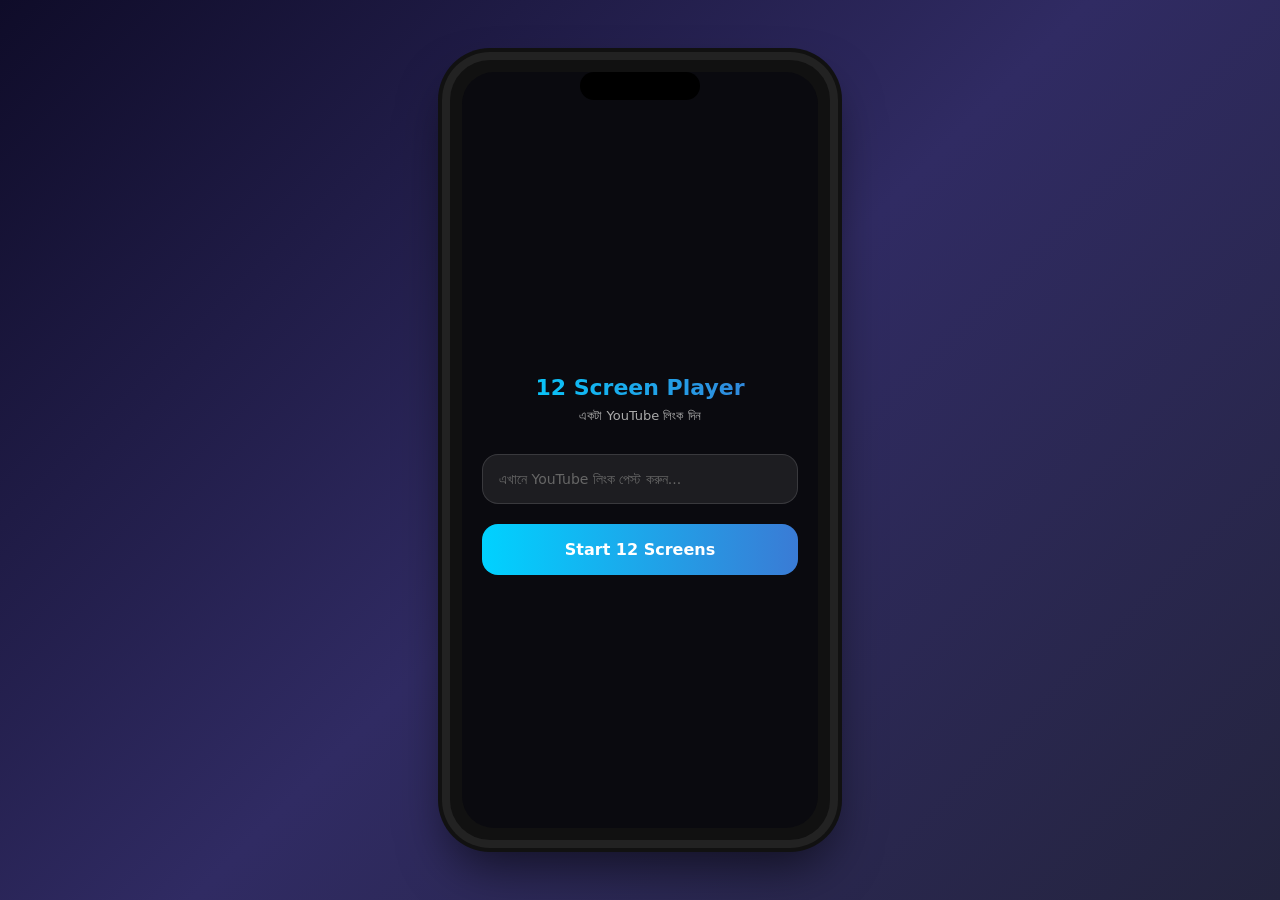
==== commit 3ec211b5: "Update index.html" ====
--- a/index.html
+++ b/index.html
@@ -2,433 +2,274 @@
 <html lang="bn">
 <head>
   <meta charset="UTF-8" />
-  <meta name="viewport" content="width=device-width, initial-scale=1.0" />
-  <title>SorifPlus — Smart Shopping. Better Choice.</title>
-  <meta name="description" content="SorifPlus - Bangladesh এর আধুনিক অনলাইন শপিং প্ল্যাটফর্ম। Computer, Networking, CCTV, Mobile Accessories এবং আরও অনেক কিছু।" />
-  <link rel="icon" href="images/logo-circle.png" type="image/png" />
-  <link rel="stylesheet" href="style.css" />
-  <!-- Firebase SDKs -->
-  <script src="https://www.gstatic.com/firebasejs/10.14.1/firebase-app-compat.js"></script>
-  <script src="https://www.gstatic.com/firebasejs/10.14.1/firebase-auth-compat.js"></script>
-  <script src="https://www.gstatic.com/firebasejs/10.14.1/firebase-firestore-compat.js"></script>
-  <script src="https://www.gstatic.com/firebasejs/10.14.1/firebase-storage-compat.js"></script>
+  <meta name="viewport" content="width=device-width, initial-scale=1.0, maximum-scale=1.0, user-scalable=no" />
+  <title>12 Screen YouTube Player</title>
+  <style>
+    * {
+      margin: 0;
+      padding: 0;
+      box-sizing: border-box;
+      font-family: 'Segoe UI', system-ui, sans-serif;
+    }
+
+    body {
+      background: linear-gradient(135deg, #0f0c29, #302b63, #24243e);
+      min-height: 100vh;
+      display: flex;
+      justify-content: center;
+      align-items: center;
+      padding: 20px;
+      color: #fff;
+    }
+
+    .phone {
+      width: 380px;
+      height: 780px;
+      background: #111;
+      border-radius: 40px;
+      padding: 12px;
+      box-shadow: 0 0 0 8px #222, 0 0 0 12px #111, 0 25px 50px rgba(0,0,0,0.6);
+      position: relative;
+      overflow: hidden;
+    }
+
+    .phone-notch {
+      position: absolute;
+      top: 12px;
+      left: 50%;
+      transform: translateX(-50%);
+      width: 120px;
+      height: 28px;
+      background: #000;
+      border-radius: 20px;
+      z-index: 20;
+    }
+
+    .screen {
+      width: 100%;
+      height: 100%;
+      background: #0a0a0f;
+      border-radius: 32px;
+      overflow: hidden;
+      position: relative;
+    }
+
+    /* Setup Screen */
+    #setup-screen {
+      padding: 80px 20px 30px;
+      height: 100%;
+      display: flex;
+      flex-direction: column;
+      justify-content: center;
+    }
+
+    .title {
+      text-align: center;
+      font-size: 22px;
+      font-weight: 700;
+      margin-bottom: 8px;
+      background: linear-gradient(90deg, #00d2ff, #3a7bd5);
+      -webkit-background-clip: text;
+      -webkit-text-fill-color: transparent;
+    }
+
+    .subtitle {
+      text-align: center;
+      font-size: 13px;
+      color: #aaa;
+      margin-bottom: 30px;
+    }
+
+    .link-input {
+      width: 100%;
+      background: rgba(255,255,255,0.08);
+      border: 1px solid rgba(255,255,255,0.12);
+      border-radius: 16px;
+      padding: 16px;
+      color: #fff;
+      font-size: 14px;
+      outline: none;
+      margin-bottom: 20px;
+      transition: 0.2s;
+    }
+
+    .link-input:focus {
+      border-color: #3a7bd5;
+      background: rgba(58,123,213,0.15);
+    }
+
+    .link-input::placeholder {
+      color: #666;
+    }
+
+    .start-btn {
+      background: linear-gradient(90deg, #00d2ff, #3a7bd5);
+      border: none;
+      padding: 16px;
+      border-radius: 16px;
+      color: white;
+      font-size: 16px;
+      font-weight: 600;
+      cursor: pointer;
+      transition: 0.2s;
+    }
+
+    .start-btn:active {
+      transform: scale(0.97);
+    }
+
+    /* Video Screen */
+    #video-screen {
+      display: none;
+      height: 100%;
+      padding: 38px 6px 6px;
+      flex-direction: column;
+    }
+
+    .video-grid {
+      display: grid;
+      grid-template-columns: repeat(3, 1fr);
+      grid-template-rows: repeat(4, 1fr);
+      gap: 5px;
+      height: 100%;
+    }
+
+    .video-box {
+      position: relative;
+      background: #000;
+      border-radius: 10px;
+      overflow: hidden;
+      border: 1px solid rgba(255,255,255,0.08);
+    }
+
+    .video-box iframe {
+      width: 100%;
+      height: 100%;
+      border: none;
+    }
+
+    .sound-btn {
+      position: absolute;
+      bottom: 4px;
+      right: 4px;
+      width: 26px;
+      height: 26px;
+      border-radius: 50%;
+      background: rgba(0,0,0,0.75);
+      border: 1px solid rgba(255,255,255,0.2);
+      color: #fff;
+      font-size: 13px;
+      display: flex;
+      align-items: center;
+      justify-content: center;
+      cursor: pointer;
+      z-index: 5;
+    }
+
+    .sound-btn.unmuted {
+      background: #3a7bd5;
+    }
+
+    .back-btn {
+      position: absolute;
+      top: 8px;
+      left: 12px;
+      background: rgba(255,255,255,0.12);
+      border: none;
+      color: #fff;
+      padding: 5px 12px;
+      border-radius: 20px;
+      font-size: 12px;
+      cursor: pointer;
+      z-index: 30;
+    }
+  </style>
 </head>
 <body>
 
-  <!-- ========== ANNOUNCEMENT BAR ========== -->
-  <div class="announcement-bar">
-    <div class="container">
-      <span>🚚 Fast Delivery Across Bangladesh</span>
-      <span class="divider">|</span>
-      <span>🔒 Secure Payment with bKash</span>
-      <span class="divider">|</span>
-      <span>📞 24/7 Customer Support</span>
+  <div class="phone">
+    <div class="phone-notch"></div>
+
+    <div class="screen">
+      <!-- Setup Screen -->
+      <div id="setup-screen">
+        <div class="title">12 Screen Player</div>
+        <div class="subtitle">একটা YouTube লিংক দিন</div>
+
+        <input type="text" class="link-input" id="videoLink" placeholder="এখানে YouTube লিংক পেস্ট করুন..." />
+
+        <button class="start-btn" onclick="startVideos()">Start 12 Screens</button>
+      </div>
+
+      <!-- Video Screen -->
+      <div id="video-screen">
+        <button class="back-btn" onclick="goBack()">← Back</button>
+        <div class="video-grid" id="video-grid"></div>
+      </div>
     </div>
   </div>
 
-  <!-- ========== HEADER ========== -->
-  <header class="header">
-    <div class="container header-inner">
-      <!-- Logo -->
-      <a href="index.html" class="logo">
-        <img src="images/logo-wide.png" alt="SorifPlus" class="logo-img desktop-logo" />
-        <img src="images/logo-circle.png" alt="SorifPlus" class="logo-img mobile-logo" />
-      </a>
-
-      <!-- Search -->
-      <div class="search-box">
-        <input type="text" id="searchInput" placeholder="Search products, brands & categories..." />
-        <button id="searchBtn" aria-label="Search">
-          <svg xmlns="http://www.w3.org/2000/svg" width="20" height="20" fill="none" viewBox="0 0 24 24" stroke="currentColor">
-            <path stroke-linecap="round" stroke-linejoin="round" stroke-width="2" d="M21 21l-6-6m2-5a7 7 0 11-14 0 7 7 0 0114 0z" />
-          </svg>
-        </button>
-      </div>
-
-      <!-- Header Actions -->
-      <div class="header-actions">
-        <a href="pages/account.html" class="action-btn" title="Account">
-          <svg xmlns="http://www.w3.org/2000/svg" width="22" height="22" fill="none" viewBox="0 0 24 24" stroke="currentColor">
-            <path stroke-linecap="round" stroke-linejoin="round" stroke-width="2" d="M16 7a4 4 0 11-8 0 4 4 0 018 0zM12 14a7 7 0 00-7 7h14a7 7 0 00-7-7z" />
-          </svg>
-          <span class="action-label">Account</span>
-        </a>
-        <a href="pages/wishlist.html" class="action-btn" title="Wishlist">
-          <svg xmlns="http://www.w3.org/2000/svg" width="22" height="22" fill="none" viewBox="0 0 24 24" stroke="currentColor">
-            <path stroke-linecap="round" stroke-linejoin="round" stroke-width="2" d="M4.318 6.318a4.5 4.5 0 000 6.364L12 20.364l7.682-7.682a4.5 4.5 0 00-6.364-6.364L12 7.636l-1.318-1.318a4.5 4.5 0 00-6.364 0z" />
-          </svg>
-          <span class="action-label">Wishlist</span>
-        </a>
-        <button class="action-btn cart-btn" id="cartToggle" title="Cart">
-          <svg xmlns="http://www.w3.org/2000/svg" width="22" height="22" fill="none" viewBox="0 0 24 24" stroke="currentColor">
-            <path stroke-linecap="round" stroke-linejoin="round" stroke-width="2" d="M3 3h2l.4 2M7 13h10l4-8H5.4M7 13L5.4 5M7 13l-2.293 2.293c-.63.63-.184 1.707.707 1.707H17m0 0a2 2 0 100 4 2 2 0 000-4zm-8 2a2 2 0 11-4 0 2 2 0 014 0z" />
-          </svg>
-          <span class="cart-count" id="cartCount">0</span>
-          <span class="action-label">Cart</span>
-        </button>
-      </div>
-
-      <!-- Mobile Menu Toggle -->
-      <button class="mobile-menu-btn" id="mobileMenuBtn" aria-label="Menu">
-        <span></span><span></span><span></span>
-      </button>
-    </div>
-
-    <!-- Desktop Navigation -->
-    <nav class="main-nav">
-      <div class="container">
-        <ul class="nav-list">
-          <li><a href="index.html" class="active">Home</a></li>
-          <li class="has-mega">
-            <a href="pages/shop.html">Shop</a>
-          </li>
-          <li class="has-mega">
-            <a href="#">Categories ▾</a>
-            <div class="mega-menu">
-              <div class="mega-col">
-                <h4>💻 Computer & Laptop</h4>
-                <a href="pages/category.html?cat=laptop">Laptop</a>
-                <a href="pages/category.html?cat=desktop">Desktop</a>
-                <a href="pages/category.html?cat=ram">RAM</a>
-                <a href="pages/category.html?cat=ssd">SSD</a>
-                <a href="pages/category.html?cat=monitor">Monitor</a>
-              </div>
-              <div class="mega-col">
-                <h4>🌐 Networking</h4>
-                <a href="pages/category.html?cat=router">WiFi Router</a>
-                <a href="pages/category.html?cat=switch">Network Switch</a>
-                <a href="pages/category.html?cat=access-point">Access Point</a>
-                <a href="pages/category.html?cat=onu">ONU</a>
-              </div>
-              <div class="mega-col">
-                <h4>📹 CCTV & Security</h4>
-                <a href="pages/category.html?cat=cctv">CCTV Camera</a>
-                <a href="pages/category.html?cat=nvr">NVR / DVR</a>
-                <a href="pages/category.html?cat=access-control">Access Control</a>
-              </div>
-              <div class="mega-col">
-                <h4>📱 Mobile & Gadgets</h4>
-                <a href="pages/category.html?cat=powerbank">Power Bank</a>
-                <a href="pages/category.html?cat=earbuds">Earbuds</a>
-                <a href="pages/category.html?cat=speaker">Bluetooth Speaker</a>
-              </div>
-            </div>
-          </li>
-          <li><a href="pages/deals.html">Deals</a></li>
-          <li><a href="pages/new-arrivals.html">New Arrivals</a></li>
-          <li><a href="pages/brands.html">Brands</a></li>
-          <li><a href="pages/track-order.html">Track Order</a></li>
-          <li><a href="pages/about.html">About Us</a></li>
-          <li><a href="pages/contact.html">Contact</a></li>
-        </ul>
-      </div>
-    </nav>
-  </header>
-
-  <!-- Mobile Side Menu -->
-  <div class="mobile-menu" id="mobileMenu">
-    <div class="mobile-menu-header">
-      <img src="images/logo-wide.png" alt="SorifPlus" height="36" />
-      <button id="closeMobileMenu">✕</button>
-    </div>
-    <ul>
-      <li><a href="index.html">Home</a></li>
-      <li><a href="pages/shop.html">Shop</a></li>
-      <li><a href="pages/category.html?cat=computer">Computer & Laptop</a></li>
-      <li><a href="pages/category.html?cat=networking">Networking</a></li>
-      <li><a href="pages/category.html?cat=cctv">CCTV & Security</a></li>
-      <li><a href="pages/category.html?cat=mobile">Mobile & Accessories</a></li>
-      <li><a href="pages/deals.html">Deals</a></li>
-      <li><a href="pages/track-order.html">Track Order</a></li>
-      <li><a href="pages/account.html">My Account</a></li>
-      <li><a href="pages/contact.html">Contact Us</a></li>
-    </ul>
-  </div>
-  <div class="overlay" id="overlay"></div>
-
-  <!-- ========== CART DRAWER ========== -->
-  <div class="cart-drawer" id="cartDrawer">
-    <div class="cart-header">
-      <h3>Your Cart (<span id="drawerCartCount">0</span>)</h3>
-      <button id="closeCart">✕</button>
-    </div>
-    <div class="cart-items" id="cartItems">
-      <!-- Cart items will be injected here -->
-      <p class="empty-cart">Your cart is empty</p>
-    </div>
-    <div class="cart-footer">
-      <div class="cart-total">
-        <span>Subtotal</span>
-        <strong id="cartSubtotal">৳0</strong>
-      </div>
-      <a href="pages/checkout.html" class="btn btn-primary btn-block">Proceed to Checkout</a>
-      <button class="btn btn-outline btn-block" id="continueShopping">Continue Shopping</button>
-    </div>
-  </div>
-
-  <!-- ========== HERO BANNER ========== -->
-  <section class="hero">
-    <div class="hero-slider" id="heroSlider">
-      <div class="hero-slide active" style="background: linear-gradient(135deg, #0a1628 0%, #1a3a6e 50%, #0d47a1 100%);">
-        <div class="container hero-content">
-          <div class="hero-text">
-            <span class="badge">Premium Quality</span>
-            <h1>Power Up Your Setup</h1>
-            <p>Premium Networking & Computer Products</p>
-            <a href="pages/shop.html" class="btn btn-primary">Shop Now →</a>
-          </div>
-          <div class="hero-image">
-            <img src="https://images.unsplash.com/photo-1544197150-b99a580bb7a2?w=600&h=400&fit=crop" alt="Networking Products" />
-          </div>
-        </div>
-      </div>
-      <div class="hero-slide" style="background: linear-gradient(135deg, #1a0a28 0%, #4a1a6e 50%, #7b1fa2 100%);">
-        <div class="container hero-content">
-          <div class="hero-text">
-            <span class="badge">New Arrival</span>
-            <h1>Upgrade Your Technology</h1>
-            <p>Latest Gadgets & Accessories</p>
-            <a href="pages/shop.html" class="btn btn-primary">Explore Now →</a>
-          </div>
-          <div class="hero-image">
-            <img src="https://images.unsplash.com/photo-1505740420928-5e560c06d30e?w=600&h=400&fit=crop" alt="Gadgets" />
-          </div>
-        </div>
-      </div>
-      <div class="hero-slide" style="background: linear-gradient(135deg, #0a281a 0%, #1a6e4a 50%, #2e7d32 100%);">
-        <div class="container hero-content">
-          <div class="hero-text">
-            <span class="badge">Security</span>
-            <h1>Secure Your Home & Business</h1>
-            <p>CCTV & Smart Security Solutions</p>
-            <a href="pages/category.html?cat=cctv" class="btn btn-primary">View Products →</a>
-          </div>
-          <div class="hero-image">
-            <img src="https://images.unsplash.com/photo-1557597774-9d273605dfa9?w=600&h=400&fit=crop" alt="CCTV" />
-          </div>
-        </div>
-      </div>
-    </div>
-    <div class="hero-dots" id="heroDots"></div>
-  </section>
-
-  <!-- ========== FEATURED CATEGORIES ========== -->
-  <section class="section categories-section">
-    <div class="container">
-      <div class="section-header">
-        <h2>Shop by Category</h2>
-        <a href="pages/shop.html" class="view-all">View All →</a>
-      </div>
-      <div class="category-grid">
-        <a href="pages/category.html?cat=computer" class="category-card">
-          <div class="cat-icon">💻</div>
-          <h3>Computer</h3>
-          <span>Laptop, Desktop, Components</span>
-        </a>
-        <a href="pages/category.html?cat=networking" class="category-card">
-          <div class="cat-icon">🌐</div>
-          <h3>Networking</h3>
-          <span>Router, Switch, Cable</span>
-        </a>
-        <a href="pages/category.html?cat=cctv" class="category-card">
-          <div class="cat-icon">📹</div>
-          <h3>CCTV</h3>
-          <span>Camera, NVR, DVR</span>
-        </a>
-        <a href="pages/category.html?cat=mobile" class="category-card">
-          <div class="cat-icon">📱</div>
-          <h3>Mobile</h3>
-          <span>Accessories & Gadgets</span>
-        </a>
-        <a href="pages/category.html?cat=gadgets" class="category-card">
-          <div class="cat-icon">🎧</div>
-          <h3>Gadgets</h3>
-          <span>Audio, Smart Watch</span>
-        </a>
-        <a href="pages/category.html?cat=power" class="category-card">
-          <div class="cat-icon">⚡</div>
-          <h3>Power</h3>
-          <span>UPS, IPS, Battery</span>
-        </a>
-        <a href="pages/category.html?cat=office" class="category-card">
-          <div class="cat-icon">🖨️</div>
-          <h3>Office</h3>
-          <span>Printer, Scanner</span>
-        </a>
-        <a href="pages/category.html?cat=server" class="category-card">
-          <div class="cat-icon">🖥️</div>
-          <h3>Server</h3>
-          <span>Storage & Server</span>
-        </a>
-      </div>
-    </div>
-  </section>
-
-  <!-- ========== FLASH SALE ========== -->
-  <section class="section flash-sale">
-    <div class="container">
-      <div class="section-header">
-        <h2>🔥 Flash Sale</h2>
-        <div class="countdown" id="countdown">
-          <span>Ends in:</span>
-          <div class="timer">
-            <span id="hours">02</span>:<span id="minutes">15</span>:<span id="seconds">30</span>
-          </div>
-        </div>
-      </div>
-      <div class="product-grid" id="flashSaleProducts">
-        <!-- Products injected by JS -->
-      </div>
-    </div>
-  </section>
-
-  <!-- ========== POPULAR PRODUCTS ========== -->
-  <section class="section">
-    <div class="container">
-      <div class="section-header">
-        <h2>Popular Products</h2>
-        <a href="pages/shop.html" class="view-all">View All →</a>
-      </div>
-      <div class="product-grid" id="popularProducts">
-        <!-- Products injected by JS -->
-      </div>
-    </div>
-  </section>
-
-  <!-- ========== WHY CHOOSE US ========== -->
-  <section class="section why-us">
-    <div class="container">
-      <h2 class="text-center">Why Choose SorifPlus?</h2>
-      <div class="features-grid">
-        <div class="feature-card">
-          <div class="feature-icon">🚚</div>
-          <h3>Fast Delivery</h3>
-          <p>Nationwide delivery across Bangladesh</p>
-        </div>
-        <div class="feature-card">
-          <div class="feature-icon">🔒</div>
-          <h3>Secure Payment</h3>
-          <p>Safe online payment with bKash</p>
-        </div>
-        <div class="feature-card">
-          <div class="feature-icon">✅</div>
-          <h3>Genuine Products</h3>
-          <p>Quality products with warranty</p>
-        </div>
-        <div class="feature-card">
-          <div class="feature-icon">📞</div>
-          <h3>Customer Support</h3>
-          <p>Help before & after purchase</p>
-        </div>
-      </div>
-    </div>
-  </section>
-
-  <!-- ========== BRANDS ========== -->
-  <section class="section brands-section">
-    <div class="container">
-      <div class="section-header">
-        <h2>Top Brands</h2>
-      </div>
-      <div class="brands-row">
-        <div class="brand-item">TP-Link</div>
-        <div class="brand-item">Hikvision</div>
-        <div class="brand-item">Dahua</div>
-        <div class="brand-item">Kingston</div>
-        <div class="brand-item">Samsung</div>
-        <div class="brand-item">Logitech</div>
-        <div class="brand-item">Xiaomi</div>
-        <div class="brand-item">Tenda</div>
-        <div class="brand-item">HP</div>
-        <div class="brand-item">JBL</div>
-      </div>
-    </div>
-  </section>
-
-  <!-- ========== FOOTER ========== -->
-  <footer class="footer">
-    <div class="container">
-      <div class="footer-grid">
-        <div class="footer-col">
-          <img src="images/logo-wide.png" alt="SorifPlus" class="footer-logo" />
-          <p>Smart Shopping. Better Choice.</p>
-          <p class="footer-desc">Bangladesh এর আধুনিক অনলাইন শপিং প্ল্যাটফর্ম। Computer, Networking, CCTV এবং আরও অনেক কিছু।</p>
-        </div>
-        <div class="footer-col">
-          <h4>Customer Service</h4>
-          <a href="pages/contact.html">Contact Us</a>
-          <a href="pages/track-order.html">Track Order</a>
-          <a href="pages/return-policy.html">Return Policy</a>
-          <a href="pages/warranty.html">Warranty</a>
-        </div>
-        <div class="footer-col">
-          <h4>Shopping</h4>
-          <a href="pages/shop.html">All Products</a>
-          <a href="pages/new-arrivals.html">New Arrivals</a>
-          <a href="pages/deals.html">Offers</a>
-          <a href="pages/brands.html">Brands</a>
-        </div>
-        <div class="footer-col">
-          <h4>Important</h4>
-          <a href="pages/privacy.html">Privacy Policy</a>
-          <a href="pages/terms.html">Terms & Conditions</a>
-          <a href="pages/shipping.html">Shipping Policy</a>
-          <a href="pages/payment.html">Payment Policy</a>
-        </div>
-        <div class="footer-col">
-          <h4>Follow Us</h4>
-          <div class="social-links">
-            <a href="#" aria-label="Facebook">Facebook</a>
-            <a href="#" aria-label="Instagram">Instagram</a>
-            <a href="#" aria-label="YouTube">YouTube</a>
-            <a href="#" aria-label="Telegram">Telegram</a>
-          </div>
-        </div>
-      </div>
-      <div class="footer-bottom">
-        <p>© 2026 SorifPlus. All rights reserved.</p>
-      </div>
-    </div>
-  </footer>
-
-  <!-- ========== FLOATING CONTACT ========== -->
-  <div class="floating-contact">
-    <a href="https://wa.me/8801XXXXXXXXX" class="float-btn whatsapp" title="WhatsApp" target="_blank">
-      <svg viewBox="0 0 24 24" width="24" height="24" fill="currentColor"><path d="M17.472 14.382c-.297-.149-1.758-.867-2.03-.967-.273-.099-.471-.148-.67.15-.197.297-.767.966-.94 1.164-.173.199-.347.223-.644.075-.297-.15-1.255-.463-2.39-1.475-.883-.788-1.48-1.761-1.653-2.059-.173-.297-.018-.458.13-.606.134-.133.298-.347.446-.52.149-.174.198-.298.298-.497.099-.198.05-.371-.025-.52-.075-.149-.669-1.612-.916-2.207-.242-.579-.487-.5-.669-.51-.173-.008-.371-.01-.57-.01-.198 0-.52.074-.792.372-.272.297-1.04 1.016-1.04 2.479 0 1.462 1.065 2.875 1.213 3.074.149.198 2.096 3.2 5.077 4.487.709.306 1.262.489 1.694.625.712.227 1.36.195 1.871.118.571-.085 1.758-.719 2.006-1.413.248-.694.248-1.289.173-1.413-.074-.124-.272-.198-.57-.347m-5.421 7.403h-.004a9.87 9.87 0 01-5.031-1.378l-.361-.214-3.741.982.998-3.648-.235-.374a9.86 9.86 0 01-1.51-5.26c.001-5.45 4.436-9.884 9.888-9.884 2.64 0 5.122 1.03 6.988 2.898a9.825 9.825 0 012.893 6.994c-.003 5.45-4.435 9.884-9.885 9.884m8.413-18.297A11.815 11.815 0 0012.05 0C5.495 0 .16 5.335.157 11.892c0 2.096.547 4.142 1.588 5.945L.057 24l6.305-1.654a11.882 11.882 0 005.683 1.448h.005c6.554 0 11.89-5.335 11.893-11.893a11.821 11.821 0 00-3.48-8.413z"/></svg>
-    </a>
-    <a href="tel:+8801XXXXXXXXX" class="float-btn phone" title="Call Us">
-      <svg viewBox="0 0 24 24" width="22" height="22" fill="none" stroke="currentColor" stroke-width="2"><path d="M22 16.92v3a2 2 0 01-2.18 2 19.79 19.79 0 01-8.63-3.07 19.5 19.5 0 01-6-6 19.79 19.79 0 01-3.07-8.67A2 2 0 014.11 2h3a2 2 0 012 1.72 12.84 12.84 0 00.7 2.81 2 2 0 01-.45 2.11L8.09 9.91a16 16 0 006 6l1.27-1.27a2 2 0 012.11-.45 12.84 12.84 0 002.81.7A2 2 0 0122 16.92z"/></svg>
-    </a>
-  </div>
-
-  <!-- ========== MOBILE BOTTOM NAV ========== -->
-  <nav class="bottom-nav">
-    <a href="index.html" class="bottom-nav-item active">
-      <svg width="22" height="22" fill="none" stroke="currentColor" stroke-width="2"><path d="M3 9l9-7 9 7v11a2 2 0 01-2 2H5a2 2 0 01-2-2z"/><polyline points="9 22 9 12 15 12 15 22"/></svg>
-      <span>Home</span>
-    </a>
-    <a href="pages/shop.html" class="bottom-nav-item">
-      <svg width="22" height="22" fill="none" stroke="currentColor" stroke-width="2"><rect x="3" y="3" width="7" height="7"/><rect x="14" y="3" width="7" height="7"/><rect x="14" y="14" width="7" height="7"/><rect x="3" y="14" width="7" height="7"/></svg>
-      <span>Categories</span>
-    </a>
-    <button class="bottom-nav-item" id="mobileSearchBtn">
-      <svg width="22" height="22" fill="none" stroke="currentColor" stroke-width="2"><circle cx="11" cy="11" r="8"/><path d="M21 21l-4.35-4.35"/></svg>
-      <span>Search</span>
-    </button>
-    <button class="bottom-nav-item" id="mobileCartBtn">
-      <svg width="22" height="22" fill="none" stroke="currentColor" stroke-width="2"><path d="M3 3h2l.4 2M7 13h10l4-8H5.4M7 13L5.4 5M7 13l-2.293 2.293c-.63.63-.184 1.707.707 1.707H17m0 0a2 2 0 100 4 2 2 0 000-4zm-8 2a2 2 0 11-4 0 2 2 0 014 0z"/></svg>
-      <span>Cart</span>
-    </button>
-    <a href="pages/account.html" class="bottom-nav-item">
-      <svg width="22" height="22" fill="none" stroke="currentColor" stroke-width="2"><path d="M20 21v-2a4 4 0 00-4-4H8a4 4 0 00-4 4v2"/><circle cx="12" cy="7" r="4"/></svg>
-      <span>Account</span>
-    </a>
-  </nav>
-
-  <!-- Scripts -->
-  <script src="js/firebase-config.js"></script>
-  <script src="js/products-data.js"></script>
-  <script src="js/cart.js"></script>
-  <script src="js/app.js"></script>
+  <script>
+    function getYouTubeID(url) {
+      const regExp = /^.*(youtu.be\/|v\/|u\/\w\/|embed\/|watch\?v=|&v=)([^#&?]*).*/;
+      const match = url.match(regExp);
+      return (match && match[2].length === 11) ? match[2] : null;
+    }
+
+    function startVideos() {
+      const link = document.getElementById('videoLink').value.trim();
+      const videoId = getYouTubeID(link);
+
+      if (!videoId) {
+        alert('সঠিক YouTube লিংক দিন!');
+        return;
+      }
+
+      const videoGrid = document.getElementById('video-grid');
+      videoGrid.innerHTML = '';
+
+      for (let i = 1; i <= 12; i++) {
+        const box = document.createElement('div');
+        box.className = 'video-box';
+
+        const iframe = document.createElement('iframe');
+        iframe.src = `https://www.youtube.com/embed/\( {videoId}?autoplay=1&mute=1&controls=0&modestbranding=1&rel=0&loop=1&playlist= \){videoId}`;
+        iframe.allow = "autoplay; encrypted-media";
+        iframe.allowFullscreen = true;
+        box.appendChild(iframe);
+
+        // সাউন্ড বাটন
+        const btn = document.createElement('div');
+        btn.className = 'sound-btn';
+        btn.innerHTML = '🔇';
+        btn.onclick = function () {
+          toggleSound(this, iframe, videoId);
+        };
+        box.appendChild(btn);
+
+        videoGrid.appendChild(box);
+      }
+
+      document.getElementById('setup-screen').style.display = 'none';
+      document.getElementById('video-screen').style.display = 'flex';
+    }
+
+    function toggleSound(btn, iframe, videoId) {
+      if (btn.classList.contains('unmuted')) {
+        iframe.src = `https://www.youtube.com/embed/\( {videoId}?autoplay=1&mute=1&controls=0&modestbranding=1&rel=0&loop=1&playlist= \){videoId}`;
+        btn.innerHTML = '🔇';
+        btn.classList.remove('unmuted');
+      } else {
+        iframe.src = `https://www.youtube.com/embed/\( {videoId}?autoplay=1&mute=0&controls=0&modestbranding=1&rel=0&loop=1&playlist= \){videoId}`;
+        btn.innerHTML = '🔊';
+        btn.classList.add('unmuted');
+      }
+    }
+
+    function goBack() {
+      document.getElementById('video-screen').style.display = 'none';
+      document.getElementById('setup-screen').style.display = 'flex';
+    }
+  </script>
 </body>
-                                                                         </html>
+</html>
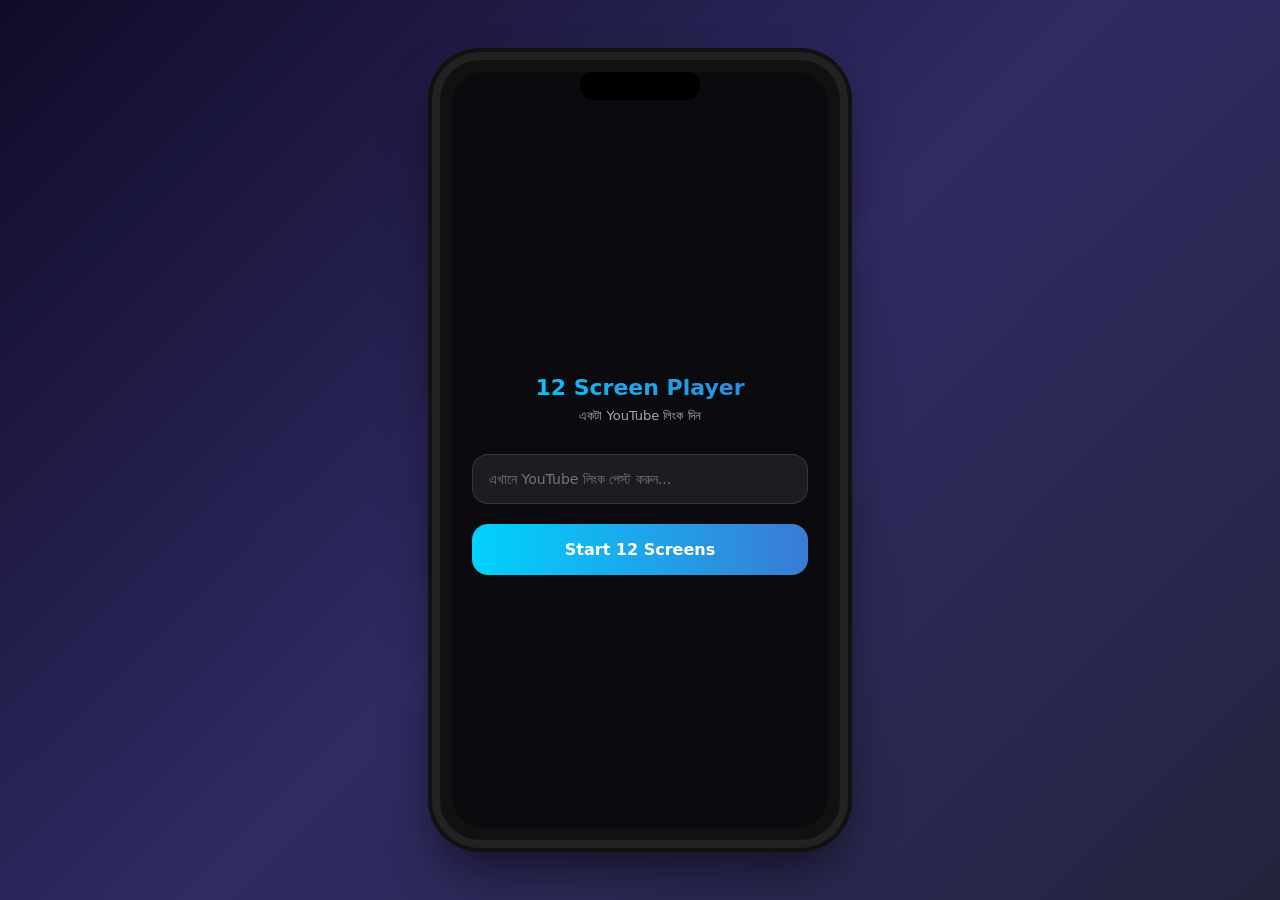
==== commit 78d857e5: "Update index.html" ====
--- a/index.html
+++ b/index.html
@@ -18,12 +18,12 @@
       display: flex;
       justify-content: center;
       align-items: center;
-      padding: 20px;
+      padding: 15px;
       color: #fff;
     }
 
     .phone {
-      width: 380px;
+      width: 400px;
       height: 780px;
       background: #111;
       border-radius: 40px;
@@ -90,16 +90,11 @@
       font-size: 14px;
       outline: none;
       margin-bottom: 20px;
-      transition: 0.2s;
     }
 
     .link-input:focus {
       border-color: #3a7bd5;
       background: rgba(58,123,213,0.15);
-    }
-
-    .link-input::placeholder {
-      color: #666;
     }
 
     .start-btn {
@@ -111,18 +106,13 @@
       font-size: 16px;
       font-weight: 600;
       cursor: pointer;
-      transition: 0.2s;
-    }
-
-    .start-btn:active {
-      transform: scale(0.97);
     }
 
     /* Video Screen */
     #video-screen {
       display: none;
       height: 100%;
-      padding: 38px 6px 6px;
+      padding: 42px 8px 8px;
       flex-direction: column;
     }
 
@@ -130,19 +120,24 @@
       display: grid;
       grid-template-columns: repeat(3, 1fr);
       grid-template-rows: repeat(4, 1fr);
-      gap: 5px;
+      gap: 6px;
       height: 100%;
     }
 
     .video-box {
       position: relative;
       background: #000;
-      border-radius: 10px;
+      border-radius: 8px;
       overflow: hidden;
-      border: 1px solid rgba(255,255,255,0.08);
+      border: 1px solid rgba(255,255,255,0.1);
+      /* 16:9 অনুপাত ধরে রাখার চেষ্টা */
+      aspect-ratio: 16 / 9;
     }
 
     .video-box iframe {
+      position: absolute;
+      top: 0;
+      left: 0;
       width: 100%;
       height: 100%;
       border: none;
@@ -150,13 +145,13 @@
 
     .sound-btn {
       position: absolute;
-      bottom: 4px;
-      right: 4px;
+      bottom: 5px;
+      right: 5px;
       width: 26px;
       height: 26px;
       border-radius: 50%;
       background: rgba(0,0,0,0.75);
-      border: 1px solid rgba(255,255,255,0.2);
+      border: 1px solid rgba(255,255,255,0.25);
       color: #fff;
       font-size: 13px;
       display: flex;
@@ -172,7 +167,7 @@
 
     .back-btn {
       position: absolute;
-      top: 8px;
+      top: 10px;
       left: 12px;
       background: rgba(255,255,255,0.12);
       border: none;
@@ -191,7 +186,7 @@
     <div class="phone-notch"></div>
 
     <div class="screen">
-      <!-- Setup Screen -->
+      <!-- Setup -->
       <div id="setup-screen">
         <div class="title">12 Screen Player</div>
         <div class="subtitle">একটা YouTube লিংক দিন</div>
@@ -201,7 +196,7 @@
         <button class="start-btn" onclick="startVideos()">Start 12 Screens</button>
       </div>
 
-      <!-- Video Screen -->
+      <!-- Videos -->
       <div id="video-screen">
         <button class="back-btn" onclick="goBack()">← Back</button>
         <div class="video-grid" id="video-grid"></div>
@@ -228,14 +223,16 @@
       const videoGrid = document.getElementById('video-grid');
       videoGrid.innerHTML = '';
 
-      for (let i = 1; i <= 12; i++) {
+      for (let i = 0; i < 12; i++) {
         const box = document.createElement('div');
         box.className = 'video-box';
 
+        // অফিসিয়াল YouTube Embed ফরম্যাট
         const iframe = document.createElement('iframe');
-        iframe.src = `https://www.youtube.com/embed/\( {videoId}?autoplay=1&mute=1&controls=0&modestbranding=1&rel=0&loop=1&playlist= \){videoId}`;
-        iframe.allow = "autoplay; encrypted-media";
+        iframe.src = `https://www.youtube.com/embed/${videoId}?autoplay=1&mute=1&controls=0&modestbranding=1&rel=0&playsinline=1&enablejsapi=1`;
+        iframe.allow = "accelerometer; autoplay; clipboard-write; encrypted-media; gyroscope; picture-in-picture; web-share";
         iframe.allowFullscreen = true;
+        iframe.loading = "lazy";
         box.appendChild(iframe);
 
         // সাউন্ড বাটন
@@ -256,11 +253,13 @@
 
     function toggleSound(btn, iframe, videoId) {
       if (btn.classList.contains('unmuted')) {
-        iframe.src = `https://www.youtube.com/embed/\( {videoId}?autoplay=1&mute=1&controls=0&modestbranding=1&rel=0&loop=1&playlist= \){videoId}`;
+        // Mute
+        iframe.src = `https://www.youtube.com/embed/${videoId}?autoplay=1&mute=1&controls=0&modestbranding=1&rel=0&playsinline=1`;
         btn.innerHTML = '🔇';
         btn.classList.remove('unmuted');
       } else {
-        iframe.src = `https://www.youtube.com/embed/\( {videoId}?autoplay=1&mute=0&controls=0&modestbranding=1&rel=0&loop=1&playlist= \){videoId}`;
+        // Unmute
+        iframe.src = `https://www.youtube.com/embed/${videoId}?autoplay=1&mute=0&controls=0&modestbranding=1&rel=0&playsinline=1`;
         btn.innerHTML = '🔊';
         btn.classList.add('unmuted');
       }
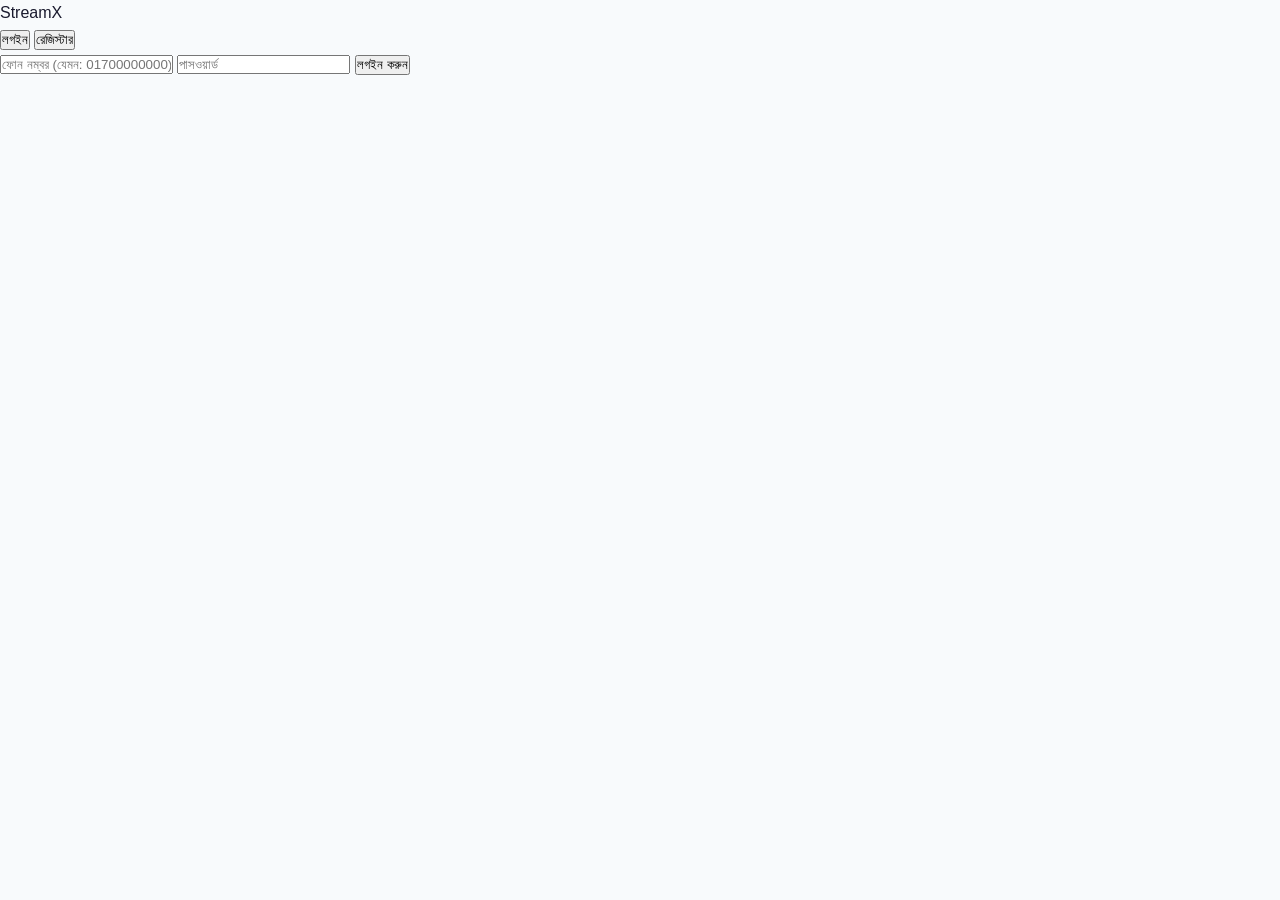
==== commit e39bec23: "Update index.html" ====
--- a/index.html
+++ b/index.html
@@ -1,274 +1,103 @@
 <!DOCTYPE html>
 <html lang="bn">
 <head>
-  <meta charset="UTF-8" />
-  <meta name="viewport" content="width=device-width, initial-scale=1.0, maximum-scale=1.0, user-scalable=no" />
-  <title>12 Screen YouTube Player</title>
-  <style>
-    * {
-      margin: 0;
-      padding: 0;
-      box-sizing: border-box;
-      font-family: 'Segoe UI', system-ui, sans-serif;
-    }
-
-    body {
-      background: linear-gradient(135deg, #0f0c29, #302b63, #24243e);
-      min-height: 100vh;
-      display: flex;
-      justify-content: center;
-      align-items: center;
-      padding: 15px;
-      color: #fff;
-    }
-
-    .phone {
-      width: 400px;
-      height: 780px;
-      background: #111;
-      border-radius: 40px;
-      padding: 12px;
-      box-shadow: 0 0 0 8px #222, 0 0 0 12px #111, 0 25px 50px rgba(0,0,0,0.6);
-      position: relative;
-      overflow: hidden;
-    }
-
-    .phone-notch {
-      position: absolute;
-      top: 12px;
-      left: 50%;
-      transform: translateX(-50%);
-      width: 120px;
-      height: 28px;
-      background: #000;
-      border-radius: 20px;
-      z-index: 20;
-    }
-
-    .screen {
-      width: 100%;
-      height: 100%;
-      background: #0a0a0f;
-      border-radius: 32px;
-      overflow: hidden;
-      position: relative;
-    }
-
-    /* Setup Screen */
-    #setup-screen {
-      padding: 80px 20px 30px;
-      height: 100%;
-      display: flex;
-      flex-direction: column;
-      justify-content: center;
-    }
-
-    .title {
-      text-align: center;
-      font-size: 22px;
-      font-weight: 700;
-      margin-bottom: 8px;
-      background: linear-gradient(90deg, #00d2ff, #3a7bd5);
-      -webkit-background-clip: text;
-      -webkit-text-fill-color: transparent;
-    }
-
-    .subtitle {
-      text-align: center;
-      font-size: 13px;
-      color: #aaa;
-      margin-bottom: 30px;
-    }
-
-    .link-input {
-      width: 100%;
-      background: rgba(255,255,255,0.08);
-      border: 1px solid rgba(255,255,255,0.12);
-      border-radius: 16px;
-      padding: 16px;
-      color: #fff;
-      font-size: 14px;
-      outline: none;
-      margin-bottom: 20px;
-    }
-
-    .link-input:focus {
-      border-color: #3a7bd5;
-      background: rgba(58,123,213,0.15);
-    }
-
-    .start-btn {
-      background: linear-gradient(90deg, #00d2ff, #3a7bd5);
-      border: none;
-      padding: 16px;
-      border-radius: 16px;
-      color: white;
-      font-size: 16px;
-      font-weight: 600;
-      cursor: pointer;
-    }
-
-    /* Video Screen */
-    #video-screen {
-      display: none;
-      height: 100%;
-      padding: 42px 8px 8px;
-      flex-direction: column;
-    }
-
-    .video-grid {
-      display: grid;
-      grid-template-columns: repeat(3, 1fr);
-      grid-template-rows: repeat(4, 1fr);
-      gap: 6px;
-      height: 100%;
-    }
-
-    .video-box {
-      position: relative;
-      background: #000;
-      border-radius: 8px;
-      overflow: hidden;
-      border: 1px solid rgba(255,255,255,0.1);
-      /* 16:9 অনুপাত ধরে রাখার চেষ্টা */
-      aspect-ratio: 16 / 9;
-    }
-
-    .video-box iframe {
-      position: absolute;
-      top: 0;
-      left: 0;
-      width: 100%;
-      height: 100%;
-      border: none;
-    }
-
-    .sound-btn {
-      position: absolute;
-      bottom: 5px;
-      right: 5px;
-      width: 26px;
-      height: 26px;
-      border-radius: 50%;
-      background: rgba(0,0,0,0.75);
-      border: 1px solid rgba(255,255,255,0.25);
-      color: #fff;
-      font-size: 13px;
-      display: flex;
-      align-items: center;
-      justify-content: center;
-      cursor: pointer;
-      z-index: 5;
-    }
-
-    .sound-btn.unmuted {
-      background: #3a7bd5;
-    }
-
-    .back-btn {
-      position: absolute;
-      top: 10px;
-      left: 12px;
-      background: rgba(255,255,255,0.12);
-      border: none;
-      color: #fff;
-      padding: 5px 12px;
-      border-radius: 20px;
-      font-size: 12px;
-      cursor: pointer;
-      z-index: 30;
-    }
-  </style>
+  <meta charset="UTF-8">
+  <meta name="viewport" content="width=device-width, initial-scale=1.0, user-scalable=no">
+  <title>StreamX Live TV</title>
+  <link rel="stylesheet" href="style.css">
+  <!-- HLS.js library for streaming m3u8 videos -->
+  <script src="https://cdn.jsdelivr.net/npm/hls.js@latest"></script>
 </head>
 <body>
 
-  <div class="phone">
-    <div class="phone-notch"></div>
-
-    <div class="screen">
-      <!-- Setup -->
-      <div id="setup-screen">
-        <div class="title">12 Screen Player</div>
-        <div class="subtitle">একটা YouTube লিংক দিন</div>
-
-        <input type="text" class="link-input" id="videoLink" placeholder="এখানে YouTube লিংক পেস্ট করুন..." />
-
-        <button class="start-btn" onclick="startVideos()">Start 12 Screens</button>
+  <!-- ================= AUTH SCREEN (LOGIN / REGISTER) ================= -->
+  <div id="authScreen" class="overlay-screen">
+    <div class="auth-box">
+      <div class="logo">StreamX</div>
+      
+      <!-- Auth Tabs -->
+      <div class="auth-tabs">
+        <button id="tabLoginBtn" class="tab-btn active" onclick="switchAuthTab('login')">লগইন</button>
+        <button id="tabRegisterBtn" class="tab-btn" onclick="switchAuthTab('register')">রেজিস্টার</button>
       </div>
 
-      <!-- Videos -->
-      <div id="video-screen">
-        <button class="back-btn" onclick="goBack()">← Back</button>
-        <div class="video-grid" id="video-grid"></div>
+      <!-- Login Form -->
+      <form id="loginForm" onsubmit="handleLogin(event)">
+        <input type="tel" id="loginPhone" placeholder="ফোন নম্বর (যেমন: 01700000000)" required>
+        <input type="password" id="loginPassword" placeholder="পাসওয়ার্ড" required>
+        <button type="submit" id="loginSubmitBtn">লগইন করুন</button>
+      </form>
+
+      <!-- Register Form -->
+      <form id="registerForm" onsubmit="handleRegister(event)" style="display: none;">
+        <input type="text" id="regName" placeholder="আপনার সম্পূর্ণ নাম" required>
+        <input type="tel" id="regPhone" placeholder="ফোন নম্বর (যেমন: 01700000000)" required>
+        <input type="password" id="regPassword" placeholder="পাসওয়ার্ড (কমপক্ষে ৬ অক্ষর)" required>
+        <button type="submit" id="regSubmitBtn">একাউন্ট তৈরি করুন</button>
+      </form>
+
+      <p id="authMessage" class="msg-box"></p>
+    </div>
+  </div>
+
+  <!-- ================= SUBSCRIPTION SCREEN ================= -->
+  <div id="subScreen" class="overlay-screen" style="display: none;">
+    <div class="sub-box">
+      <h2>সাবস্ক্রিপশন প্রয়োজন</h2>
+      <p>লাইভ টিভি দেখতে যেকোনো একটি প্যাকেজ বেছে নিয়ে পেমেন্ট করুন।</p>
+      
+      <div id="packageList" class="package-list">
+        <!-- Dynamic Packages from Firestore -->
+      </div>
+
+      <div id="paymentFormBox" class="payment-box" style="display: none;">
+        <h3>পেমেন্ট সম্পন্ন করুন</h3>
+        <p id="selectedPkgText" class="pkg-highlight"></p>
+        
+        <!-- Bangla QR Payment Banner -->
+        <div class="qr-container">
+          <p class="qr-title">বিকাশ অ্যাপ দিয়ে নিচের QR কোডটি স্ক্যান করে অথবা নম্বর দেখে পেমেন্ট করুন:</p>
+          <img src="https://blogger.googleusercontent.com/img/b/R29vZ2xl/AVvXsEg06gZyTA-e5Oadc95UJ3gmgFy6nzIpVkWYNdhAvmaJ437hfCvFkMX4FMJp3rwFBYBt9Bj7x7cvbO1Hv5vbDh9GcoWVXltwxUlW9QL7cchFzImw4m35fnc2FP0Pr9lqk-zb_uhpwP3bNBokVTs6-cK02FhI6Rm5xVqayNY5b1CfLk5wM3yXy8IArzDVO0oV/s780/1000094124.png" alt="bKash Payment QR" class="qr-image">
+        </div>
+
+        <input type="text" id="trxIdInput" placeholder="Transaction ID (TrxID) লিখুন" required>
+        <button onclick="submitPaymentRequest()">পেমেন্ট সাবমিট করুন</button>
+        <button class="btn-cancel" onclick="cancelPaymentSelect()">বাতিল</button>
+      </div>
+
+      <p id="subMessage" class="msg-box"></p>
+      <button class="btn-logout" onclick="handleLogout()">লগআউট করুন</button>
+    </div>
+  </div>
+
+  <!-- ================= MAIN APP SCREEN ================= -->
+  <div id="mainApp" style="display: none;">
+    <header>
+      <div class="logo">StreamX</div>
+      <div class="user-info">
+        <span id="userBadge" class="badge">Active</span>
+        <button onclick="handleLogout()" class="btn-sm">Logout</button>
+      </div>
+    </header>
+
+    <div class="categories">
+      <button class="cat-btn active" onclick="selectCategory('sports', this)">Sports</button>
+      <button class="cat-btn" onclick="selectCategory('news', this)">News</button>
+      <button class="cat-btn" onclick="selectCategory('bangla', this)">Bangla</button>
+      <button class="cat-btn" onclick="selectCategory('drama', this)">Drama</button>
+    </div>
+
+    <div class="main">
+      <div class="player-box">
+        <video id="player" controls playsinline></video>
+      </div>
+      <div class="status" id="status">ক্যাটাগরি সিলেক্ট করে চ্যানেল বাছাই করুন</div>
+      <div class="channel-list" id="channelList">
+        <!-- Dynamic Channels from Firestore -->
       </div>
     </div>
   </div>
 
-  <script>
-    function getYouTubeID(url) {
-      const regExp = /^.*(youtu.be\/|v\/|u\/\w\/|embed\/|watch\?v=|&v=)([^#&?]*).*/;
-      const match = url.match(regExp);
-      return (match && match[2].length === 11) ? match[2] : null;
-    }
-
-    function startVideos() {
-      const link = document.getElementById('videoLink').value.trim();
-      const videoId = getYouTubeID(link);
-
-      if (!videoId) {
-        alert('সঠিক YouTube লিংক দিন!');
-        return;
-      }
-
-      const videoGrid = document.getElementById('video-grid');
-      videoGrid.innerHTML = '';
-
-      for (let i = 0; i < 12; i++) {
-        const box = document.createElement('div');
-        box.className = 'video-box';
-
-        // অফিসিয়াল YouTube Embed ফরম্যাট
-        const iframe = document.createElement('iframe');
-        iframe.src = `https://www.youtube.com/embed/${videoId}?autoplay=1&mute=1&controls=0&modestbranding=1&rel=0&playsinline=1&enablejsapi=1`;
-        iframe.allow = "accelerometer; autoplay; clipboard-write; encrypted-media; gyroscope; picture-in-picture; web-share";
-        iframe.allowFullscreen = true;
-        iframe.loading = "lazy";
-        box.appendChild(iframe);
-
-        // সাউন্ড বাটন
-        const btn = document.createElement('div');
-        btn.className = 'sound-btn';
-        btn.innerHTML = '🔇';
-        btn.onclick = function () {
-          toggleSound(this, iframe, videoId);
-        };
-        box.appendChild(btn);
-
-        videoGrid.appendChild(box);
-      }
-
-      document.getElementById('setup-screen').style.display = 'none';
-      document.getElementById('video-screen').style.display = 'flex';
-    }
-
-    function toggleSound(btn, iframe, videoId) {
-      if (btn.classList.contains('unmuted')) {
-        // Mute
-        iframe.src = `https://www.youtube.com/embed/${videoId}?autoplay=1&mute=1&controls=0&modestbranding=1&rel=0&playsinline=1`;
-        btn.innerHTML = '🔇';
-        btn.classList.remove('unmuted');
-      } else {
-        // Unmute
-        iframe.src = `https://www.youtube.com/embed/${videoId}?autoplay=1&mute=0&controls=0&modestbranding=1&rel=0&playsinline=1`;
-        btn.innerHTML = '🔊';
-        btn.classList.add('unmuted');
-      }
-    }
-
-    function goBack() {
-      document.getElementById('video-screen').style.display = 'none';
-      document.getElementById('setup-screen').style.display = 'flex';
-    }
-  </script>
+  <script type="module" src="script.js"></script>
 </body>
 </html>
--- a/style.css
+++ b/style.css
@@ -0,0 +1,1136 @@
+/* ============================================
+   SorifPlus — Modern E-Commerce Styles
+   Colors: Blue (#0d47a1, #1565c0) + Orange (#ff6d00, #ff9100)
+   ============================================ */
+
+:root {
+  --primary: #0d47a1;
+  --primary-light: #1565c0;
+  --primary-dark: #002171;
+  --accent: #ff6d00;
+  --accent-light: #ff9100;
+  --success: #2e7d32;
+  --danger: #c62828;
+  --warning: #f9a825;
+  --text: #1a1a2e;
+  --text-muted: #6b7280;
+  --bg: #f8fafc;
+  --white: #ffffff;
+  --border: #e5e7eb;
+  --shadow: 0 2px 12px rgba(0,0,0,0.08);
+  --shadow-lg: 0 8px 30px rgba(0,0,0,0.12);
+  --radius: 10px;
+  --radius-sm: 6px;
+  --transition: 0.25s ease;
+}
+
+* {
+  margin: 0;
+  padding: 0;
+  box-sizing: border-box;
+}
+
+html {
+  scroll-behavior: smooth;
+}
+
+body {
+  font-family: -apple-system, BlinkMacSystemFont, 'Segoe UI', Roboto, 'Helvetica Neue', Arial, sans-serif;
+  color: var(--text);
+  background: var(--bg);
+  line-height: 1.6;
+  padding-bottom: 70px; /* space for mobile bottom nav */
+}
+
+img {
+  max-width: 100%;
+  height: auto;
+  display: block;
+}
+
+a {
+  text-decoration: none;
+  color: inherit;
+  transition: var(--transition);
+}
+
+ul { list-style: none; }
+
+.container {
+  width: 100%;
+  max-width: 1280px;
+  margin: 0 auto;
+  padding: 0 16px;
+}
+
+/* ========== ANNOUNCEMENT BAR ========== */
+.announcement-bar {
+  background: linear-gradient(90deg, var(--primary-dark), var(--primary));
+  color: white;
+  font-size: 13px;
+  padding: 8px 0;
+  text-align: center;
+}
+
+.announcement-bar .container {
+  display: flex;
+  justify-content: center;
+  gap: 16px;
+  flex-wrap: wrap;
+}
+
+.announcement-bar .divider {
+  opacity: 0.4;
+}
+
+/* ========== HEADER ========== */
+.header {
+  background: var(--white);
+  box-shadow: var(--shadow);
+  position: sticky;
+  top: 0;
+  z-index: 1000;
+}
+
+.header-inner {
+  display: flex;
+  align-items: center;
+  gap: 20px;
+  padding: 12px 16px;
+}
+
+.logo-img {
+  height: 42px;
+  width: auto;
+}
+
+.desktop-logo { display: block; }
+.mobile-logo { display: none; }
+
+/* Search */
+.search-box {
+  flex: 1;
+  display: flex;
+  max-width: 560px;
+  border: 2px solid var(--border);
+  border-radius: 50px;
+  overflow: hidden;
+  transition: var(--transition);
+}
+
+.search-box:focus-within {
+  border-color: var(--primary);
+  box-shadow: 0 0 0 3px rgba(13, 71, 161, 0.15);
+}
+
+.search-box input {
+  flex: 1;
+  border: none;
+  outline: none;
+  padding: 10px 18px;
+  font-size: 15px;
+  background: transparent;
+}
+
+.search-box button {
+  background: var(--primary);
+  color: white;
+  border: none;
+  padding: 0 18px;
+  cursor: pointer;
+  display: flex;
+  align-items: center;
+}
+
+.search-box button:hover {
+  background: var(--primary-light);
+}
+
+/* Header Actions */
+.header-actions {
+  display: flex;
+  align-items: center;
+  gap: 8px;
+}
+
+.action-btn {
+  display: flex;
+  flex-direction: column;
+  align-items: center;
+  gap: 2px;
+  padding: 6px 10px;
+  border-radius: var(--radius-sm);
+  color: var(--text);
+  background: none;
+  border: none;
+  cursor: pointer;
+  position: relative;
+  font-size: 12px;
+}
+
+.action-btn:hover {
+  background: #f0f4ff;
+  color: var(--primary);
+}
+
+.action-label {
+  font-size: 11px;
+  font-weight: 500;
+}
+
+.cart-count {
+  position: absolute;
+  top: 0;
+  right: 2px;
+  background: var(--accent);
+  color: white;
+  font-size: 10px;
+  font-weight: 700;
+  width: 18px;
+  height: 18px;
+  border-radius: 50%;
+  display: flex;
+  align-items: center;
+  justify-content: center;
+}
+
+/* Mobile Menu Button */
+.mobile-menu-btn {
+  display: none;
+  flex-direction: column;
+  gap: 5px;
+  background: none;
+  border: none;
+  cursor: pointer;
+  padding: 6px;
+}
+
+.mobile-menu-btn span {
+  width: 22px;
+  height: 2.5px;
+  background: var(--text);
+  border-radius: 2px;
+}
+
+/* Main Nav */
+.main-nav {
+  border-top: 1px solid var(--border);
+  background: var(--white);
+}
+
+.nav-list {
+  display: flex;
+  gap: 4px;
+  padding: 0;
+}
+
+.nav-list > li > a {
+  display: block;
+  padding: 12px 14px;
+  font-size: 14px;
+  font-weight: 500;
+  color: var(--text);
+  border-radius: var(--radius-sm);
+}
+
+.nav-list > li > a:hover,
+.nav-list > li > a.active {
+  color: var(--primary);
+  background: #f0f4ff;
+}
+
+/* Mega Menu */
+.has-mega {
+  position: relative;
+}
+
+.mega-menu {
+  display: none;
+  position: absolute;
+  top: 100%;
+  left: 0;
+  background: white;
+  box-shadow: var(--shadow-lg);
+  border-radius: var(--radius);
+  padding: 24px;
+  min-width: 700px;
+  grid-template-columns: repeat(4, 1fr);
+  gap: 24px;
+  z-index: 100;
+}
+
+.has-mega:hover .mega-menu {
+  display: grid;
+}
+
+.mega-col h4 {
+  font-size: 14px;
+  margin-bottom: 10px;
+  color: var(--primary);
+}
+
+.mega-col a {
+  display: block;
+  padding: 5px 0;
+  font-size: 13px;
+  color: var(--text-muted);
+}
+
+.mega-col a:hover {
+  color: var(--accent);
+}
+
+/* Mobile Menu */
+.mobile-menu {
+  position: fixed;
+  top: 0;
+  left: -300px;
+  width: 280px;
+  height: 100%;
+  background: white;
+  z-index: 2000;
+  transition: left 0.3s ease;
+  box-shadow: var(--shadow-lg);
+  overflow-y: auto;
+}
+
+.mobile-menu.open {
+  left: 0;
+}
+
+.mobile-menu-header {
+  display: flex;
+  justify-content: space-between;
+  align-items: center;
+  padding: 16px;
+  border-bottom: 1px solid var(--border);
+}
+
+.mobile-menu-header button {
+  background: none;
+  border: none;
+  font-size: 22px;
+  cursor: pointer;
+}
+
+.mobile-menu ul li a {
+  display: block;
+  padding: 14px 20px;
+  border-bottom: 1px solid #f3f4f6;
+  font-weight: 500;
+}
+
+.mobile-menu ul li a:hover {
+  background: #f0f4ff;
+  color: var(--primary);
+}
+
+.overlay {
+  position: fixed;
+  inset: 0;
+  background: rgba(0,0,0,0.45);
+  z-index: 1500;
+  opacity: 0;
+  visibility: hidden;
+  transition: var(--transition);
+}
+
+.overlay.show {
+  opacity: 1;
+  visibility: visible;
+}
+
+/* ========== CART DRAWER ========== */
+.cart-drawer {
+  position: fixed;
+  top: 0;
+  right: -400px;
+  width: 380px;
+  max-width: 100%;
+  height: 100%;
+  background: white;
+  z-index: 2000;
+  display: flex;
+  flex-direction: column;
+  box-shadow: var(--shadow-lg);
+  transition: right 0.3s ease;
+}
+
+.cart-drawer.open {
+  right: 0;
+}
+
+.cart-header {
+  display: flex;
+  justify-content: space-between;
+  align-items: center;
+  padding: 18px 20px;
+  border-bottom: 1px solid var(--border);
+}
+
+.cart-header button {
+  background: none;
+  border: none;
+  font-size: 20px;
+  cursor: pointer;
+}
+
+.cart-items {
+  flex: 1;
+  overflow-y: auto;
+  padding: 16px;
+}
+
+.empty-cart {
+  text-align: center;
+  color: var(--text-muted);
+  padding: 40px 0;
+}
+
+.cart-item {
+  display: flex;
+  gap: 12px;
+  padding: 12px 0;
+  border-bottom: 1px solid #f3f4f6;
+}
+
+.cart-item img {
+  width: 70px;
+  height: 70px;
+  object-fit: cover;
+  border-radius: var(--radius-sm);
+  background: #f3f4f6;
+}
+
+.cart-item-info {
+  flex: 1;
+}
+
+.cart-item-info h4 {
+  font-size: 14px;
+  margin-bottom: 4px;
+}
+
+.cart-item-info .price {
+  color: var(--primary);
+  font-weight: 600;
+}
+
+.cart-item-qty {
+  display: flex;
+  align-items: center;
+  gap: 8px;
+  margin-top: 6px;
+}
+
+.cart-item-qty button {
+  width: 28px;
+  height: 28px;
+  border: 1px solid var(--border);
+  background: white;
+  border-radius: 4px;
+  cursor: pointer;
+  font-size: 16px;
+}
+
+.cart-footer {
+  padding: 16px 20px;
+  border-top: 1px solid var(--border);
+}
+
+.cart-total {
+  display: flex;
+  justify-content: space-between;
+  margin-bottom: 14px;
+  font-size: 16px;
+}
+
+/* ========== BUTTONS ========== */
+.btn {
+  display: inline-flex;
+  align-items: center;
+  justify-content: center;
+  gap: 6px;
+  padding: 10px 22px;
+  border-radius: 50px;
+  font-size: 14px;
+  font-weight: 600;
+  border: 2px solid transparent;
+  cursor: pointer;
+  transition: var(--transition);
+}
+
+.btn-primary {
+  background: linear-gradient(135deg, var(--primary), var(--primary-light));
+  color: white;
+}
+
+.btn-primary:hover {
+  background: linear-gradient(135deg, var(--primary-dark), var(--primary));
+  transform: translateY(-1px);
+  box-shadow: 0 4px 12px rgba(13, 71, 161, 0.35);
+}
+
+.btn-accent {
+  background: linear-gradient(135deg, var(--accent), var(--accent-light));
+  color: white;
+}
+
+.btn-accent:hover {
+  transform: translateY(-1px);
+  box-shadow: 0 4px 12px rgba(255, 109, 0, 0.35);
+}
+
+.btn-outline {
+  background: transparent;
+  border-color: var(--border);
+  color: var(--text);
+}
+
+.btn-outline:hover {
+  border-color: var(--primary);
+  color: var(--primary);
+}
+
+.btn-block {
+  width: 100%;
+  margin-bottom: 8px;
+}
+
+.btn-sm {
+  padding: 7px 14px;
+  font-size: 13px;
+}
+
+/* ========== HERO ========== */
+.hero {
+  position: relative;
+  overflow: hidden;
+}
+
+.hero-slider {
+  position: relative;
+}
+
+.hero-slide {
+  display: none;
+  min-height: 380px;
+  align-items: center;
+}
+
+.hero-slide.active {
+  display: flex;
+}
+
+.hero-content {
+  display: flex;
+  align-items: center;
+  justify-content: space-between;
+  gap: 40px;
+  padding: 40px 16px;
+}
+
+.hero-text {
+  flex: 1;
+  color: white;
+}
+
+.hero-text .badge {
+  display: inline-block;
+  background: var(--accent);
+  color: white;
+  padding: 4px 12px;
+  border-radius: 50px;
+  font-size: 12px;
+  font-weight: 600;
+  margin-bottom: 12px;
+}
+
+.hero-text h1 {
+  font-size: 2.4rem;
+  font-weight: 800;
+  margin-bottom: 10px;
+  line-height: 1.2;
+}
+
+.hero-text p {
+  font-size: 1.15rem;
+  opacity: 0.9;
+  margin-bottom: 24px;
+}
+
+.hero-image {
+  flex: 1;
+  max-width: 420px;
+}
+
+.hero-image img {
+  border-radius: var(--radius);
+  box-shadow: 0 12px 40px rgba(0,0,0,0.3);
+}
+
+.hero-dots {
+  position: absolute;
+  bottom: 16px;
+  left: 50%;
+  transform: translateX(-50%);
+  display: flex;
+  gap: 8px;
+}
+
+.hero-dots span {
+  width: 10px;
+  height: 10px;
+  border-radius: 50%;
+  background: rgba(255,255,255,0.4);
+  cursor: pointer;
+  transition: var(--transition);
+}
+
+.hero-dots span.active {
+  background: white;
+  width: 28px;
+  border-radius: 5px;
+}
+
+/* ========== SECTIONS ========== */
+.section {
+  padding: 48px 0;
+}
+
+.section-header {
+  display: flex;
+  justify-content: space-between;
+  align-items: center;
+  margin-bottom: 28px;
+}
+
+.section-header h2 {
+  font-size: 1.6rem;
+  font-weight: 700;
+}
+
+.view-all {
+  color: var(--primary);
+  font-weight: 600;
+  font-size: 14px;
+}
+
+.view-all:hover {
+  color: var(--accent);
+}
+
+.text-center {
+  text-align: center;
+  margin-bottom: 32px;
+}
+
+/* ========== CATEGORY GRID ========== */
+.category-grid {
+  display: grid;
+  grid-template-columns: repeat(4, 1fr);
+  gap: 16px;
+}
+
+.category-card {
+  background: white;
+  border-radius: var(--radius);
+  padding: 24px 16px;
+  text-align: center;
+  box-shadow: var(--shadow);
+  transition: var(--transition);
+  border: 1px solid transparent;
+}
+
+.category-card:hover {
+  transform: translateY(-4px);
+  box-shadow: var(--shadow-lg);
+  border-color: var(--primary);
+}
+
+.cat-icon {
+  font-size: 2.2rem;
+  margin-bottom: 10px;
+}
+
+.category-card h3 {
+  font-size: 15px;
+  font-weight: 600;
+  margin-bottom: 4px;
+}
+
+.category-card span {
+  font-size: 12px;
+  color: var(--text-muted);
+}
+
+/* ========== PRODUCT GRID ========== */
+.product-grid {
+  display: grid;
+  grid-template-columns: repeat(4, 1fr);
+  gap: 20px;
+}
+
+.product-card {
+  background: white;
+  border-radius: var(--radius);
+  overflow: hidden;
+  box-shadow: var(--shadow);
+  transition: var(--transition);
+  position: relative;
+  display: flex;
+  flex-direction: column;
+}
+
+.product-card:hover {
+  transform: translateY(-4px);
+  box-shadow: var(--shadow-lg);
+}
+
+.product-badge {
+  position: absolute;
+  top: 10px;
+  left: 10px;
+  background: var(--danger);
+  color: white;
+  font-size: 11px;
+  font-weight: 700;
+  padding: 3px 8px;
+  border-radius: 4px;
+  z-index: 2;
+}
+
+.product-wishlist {
+  position: absolute;
+  top: 10px;
+  right: 10px;
+  width: 34px;
+  height: 34px;
+  border-radius: 50%;
+  background: white;
+  border: none;
+  display: flex;
+  align-items: center;
+  justify-content: center;
+  cursor: pointer;
+  box-shadow: var(--shadow);
+  z-index: 2;
+  color: var(--text-muted);
+  transition: var(--transition);
+}
+
+.product-wishlist:hover,
+.product-wishlist.active {
+  color: var(--danger);
+}
+
+.product-img {
+  height: 180px;
+  background: #f3f4f6;
+  display: flex;
+  align-items: center;
+  justify-content: center;
+  overflow: hidden;
+}
+
+.product-img img {
+  width: 100%;
+  height: 100%;
+  object-fit: contain;
+  padding: 12px;
+  transition: transform 0.3s;
+}
+
+.product-card:hover .product-img img {
+  transform: scale(1.05);
+}
+
+.product-body {
+  padding: 14px;
+  flex: 1;
+  display: flex;
+  flex-direction: column;
+}
+
+.product-brand {
+  font-size: 11px;
+  color: var(--text-muted);
+  text-transform: uppercase;
+  letter-spacing: 0.5px;
+  margin-bottom: 4px;
+}
+
+.product-title {
+  font-size: 14px;
+  font-weight: 600;
+  margin-bottom: 6px;
+  display: -webkit-box;
+  -webkit-line-clamp: 2;
+  -webkit-box-orient: vertical;
+  overflow: hidden;
+  line-height: 1.4;
+}
+
+.product-rating {
+  display: flex;
+  align-items: center;
+  gap: 4px;
+  font-size: 13px;
+  margin-bottom: 8px;
+  color: var(--warning);
+}
+
+.product-rating span {
+  color: var(--text-muted);
+  font-size: 12px;
+}
+
+.product-price {
+  margin-top: auto;
+  margin-bottom: 12px;
+}
+
+.product-price .current {
+  font-size: 17px;
+  font-weight: 700;
+  color: var(--primary);
+}
+
+.product-price .old {
+  font-size: 13px;
+  color: var(--text-muted);
+  text-decoration: line-through;
+  margin-left: 6px;
+}
+
+.product-actions {
+  display: flex;
+  gap: 8px;
+}
+
+.product-actions .btn {
+  flex: 1;
+  padding: 8px 0;
+  font-size: 13px;
+  border-radius: var(--radius-sm);
+}
+
+/* ========== FLASH SALE ========== */
+.flash-sale {
+  background: linear-gradient(135deg, #fff5f0, #fff);
+}
+
+.countdown {
+  display: flex;
+  align-items: center;
+  gap: 10px;
+  font-size: 14px;
+}
+
+.timer {
+  display: flex;
+  gap: 4px;
+  font-weight: 700;
+  font-size: 16px;
+  color: var(--accent);
+  background: #fff3e0;
+  padding: 4px 12px;
+  border-radius: 6px;
+}
+
+/* ========== WHY US ========== */
+.why-us {
+  background: white;
+}
+
+.features-grid {
+  display: grid;
+  grid-template-columns: repeat(4, 1fr);
+  gap: 24px;
+}
+
+.feature-card {
+  text-align: center;
+  padding: 28px 16px;
+  border-radius: var(--radius);
+  background: var(--bg);
+  transition: var(--transition);
+}
+
+.feature-card:hover {
+  background: #eef3ff;
+}
+
+.feature-icon {
+  font-size: 2.4rem;
+  margin-bottom: 12px;
+}
+
+.feature-card h3 {
+  font-size: 16px;
+  margin-bottom: 6px;
+}
+
+.feature-card p {
+  font-size: 13px;
+  color: var(--text-muted);
+}
+
+/* ========== BRANDS ========== */
+.brands-row {
+  display: flex;
+  flex-wrap: wrap;
+  gap: 12px;
+  justify-content: center;
+}
+
+.brand-item {
+  background: white;
+  border: 1px solid var(--border);
+  border-radius: var(--radius-sm);
+  padding: 12px 24px;
+  font-weight: 600;
+  font-size: 14px;
+  color: var(--text-muted);
+  transition: var(--transition);
+}
+
+.brand-item:hover {
+  border-color: var(--primary);
+  color: var(--primary);
+}
+
+/* ========== FOOTER ========== */
+.footer {
+  background: #0a1628;
+  color: #cbd5e1;
+  padding: 48px 0 0;
+}
+
+.footer-grid {
+  display: grid;
+  grid-template-columns: 2fr 1fr 1fr 1fr 1fr;
+  gap: 32px;
+  margin-bottom: 32px;
+}
+
+.footer-logo {
+  height: 40px;
+  margin-bottom: 12px;
+  filter: brightness(1.1);
+}
+
+.footer-desc {
+  font-size: 13px;
+  margin-top: 8px;
+  line-height: 1.6;
+}
+
+.footer-col h4 {
+  color: white;
+  font-size: 15px;
+  margin-bottom: 14px;
+}
+
+.footer-col a {
+  display: block;
+  padding: 4px 0;
+  font-size: 13px;
+  color: #94a3b8;
+}
+
+.footer-col a:hover {
+  color: var(--accent-light);
+}
+
+.social-links {
+  display: flex;
+  flex-direction: column;
+  gap: 6px;
+}
+
+.footer-bottom {
+  border-top: 1px solid #1e293b;
+  padding: 16px 0;
+  text-align: center;
+  font-size: 13px;
+  color: #64748b;
+}
+
+/* ========== FLOATING CONTACT ========== */
+.floating-contact {
+  position: fixed;
+  bottom: 90px;
+  right: 18px;
+  display: flex;
+  flex-direction: column;
+  gap: 10px;
+  z-index: 900;
+}
+
+.float-btn {
+  width: 48px;
+  height: 48px;
+  border-radius: 50%;
+  display: flex;
+  align-items: center;
+  justify-content: center;
+  color: white;
+  box-shadow: 0 4px 14px rgba(0,0,0,0.25);
+  transition: var(--transition);
+}
+
+.float-btn:hover {
+  transform: scale(1.1);
+}
+
+.float-btn.whatsapp {
+  background: #25d366;
+}
+
+.float-btn.phone {
+  background: var(--primary);
+}
+
+/* ========== MOBILE BOTTOM NAV ========== */
+.bottom-nav {
+  display: none;
+  position: fixed;
+  bottom: 0;
+  left: 0;
+  right: 0;
+  background: white;
+  border-top: 1px solid var(--border);
+  z-index: 1000;
+  padding: 6px 0 env(safe-area-inset-bottom);
+}
+
+.bottom-nav-item {
+  flex: 1;
+  display: flex;
+  flex-direction: column;
+  align-items: center;
+  gap: 2px;
+  padding: 6px 0;
+  font-size: 11px;
+  color: var(--text-muted);
+  background: none;
+  border: none;
+  cursor: pointer;
+}
+
+.bottom-nav-item.active,
+.bottom-nav-item:hover {
+  color: var(--primary);
+}
+
+/* ========== RESPONSIVE ========== */
+@media (max-width: 1024px) {
+  .product-grid {
+    grid-template-columns: repeat(3, 1fr);
+  }
+  .category-grid {
+    grid-template-columns: repeat(4, 1fr);
+  }
+  .footer-grid {
+    grid-template-columns: 1fr 1fr 1fr;
+  }
+  .mega-menu {
+    min-width: 560px;
+  }
+}
+
+@media (max-width: 768px) {
+  .desktop-logo { display: none; }
+  .mobile-logo { display: block; height: 38px; }
+
+  .main-nav { display: none; }
+  .mobile-menu-btn { display: flex; }
+  .action-label { display: none; }
+
+  .search-box {
+    position: absolute;
+    top: 100%;
+    left: 0;
+    right: 0;
+    max-width: 100%;
+    border-radius: 0;
+    border-left: none;
+    border-right: none;
+    display: none;
+  }
+
+  .search-box.show {
+    display: flex;
+  }
+
+  .header-inner {
+    position: relative;
+  }
+
+  .hero-content {
+    flex-direction: column;
+    text-align: center;
+    padding: 32px 16px;
+  }
+
+  .hero-text h1 {
+    font-size: 1.7rem;
+  }
+
+  .hero-image {
+    max-width: 280px;
+  }
+
+  .category-grid {
+    grid-template-columns: repeat(2, 1fr);
+  }
+
+  .product-grid {
+    grid-template-columns: repeat(2, 1fr);
+    gap: 12px;
+  }
+
+  .features-grid {
+    grid-template-columns: repeat(2, 1fr);
+  }
+
+  .footer-grid {
+    grid-template-columns: 1fr 1fr;
+  }
+
+  .bottom-nav {
+    display: flex;
+  }
+
+  .announcement-bar .divider {
+    display: none;
+  }
+
+  .announcement-bar .container {
+    gap: 8px;
+  }
+
+  .announcement-bar span {
+    font-size: 11px;
+  }
+}
+
+@media (max-width: 480px) {
+  .product-grid {
+    grid-template-columns: repeat(2, 1fr);
+    gap: 10px;
+  }
+
+  .product-img {
+    height: 140px;
+  }
+
+  .product-actions {
+    flex-direction: column;
+  }
+
+  .cart-drawer {
+    width: 100%;
+  }
+}
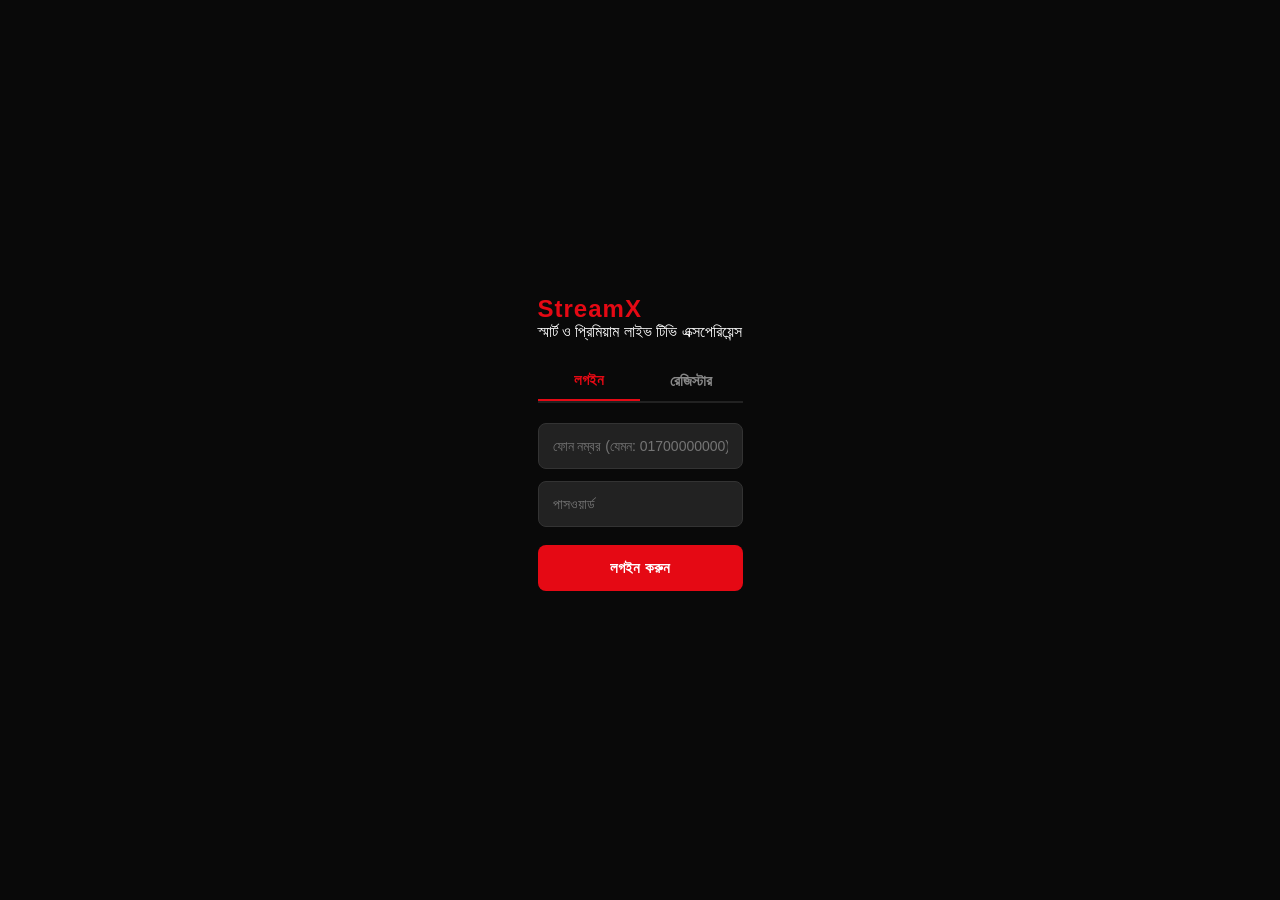
==== commit 1a9266df: "Update index.html" ====
--- a/index.html
+++ b/index.html
@@ -3,37 +3,49 @@
 <head>
   <meta charset="UTF-8">
   <meta name="viewport" content="width=device-width, initial-scale=1.0, user-scalable=no">
-  <title>StreamX Live TV</title>
+  <title>StreamX OTT - Live TV</title>
   <link rel="stylesheet" href="style.css">
-  <!-- HLS.js library for streaming m3u8 videos -->
+  <!-- HLS.js library for high-performance m3u8 playback -->
   <script src="https://cdn.jsdelivr.net/npm/hls.js@latest"></script>
 </head>
 <body>
 
-  <!-- ================= AUTH SCREEN (LOGIN / REGISTER) ================= -->
+  <!-- ================= AUTH SCREEN ================= -->
   <div id="authScreen" class="overlay-screen">
-    <div class="auth-box">
-      <div class="logo">StreamX</div>
+    <div class="auth-card">
+      <div class="brand-header">
+        <h1 class="logo">Stream<span>X</span></h1>
+        <p class="tagline">স্মার্ট ও প্রিমিয়াম লাইভ টিভি এক্সপেরিয়েন্স</p>
+      </div>
       
-      <!-- Auth Tabs -->
       <div class="auth-tabs">
-        <button id="tabLoginBtn" class="tab-btn active" onclick="switchAuthTab('login')">লগইন</button>
-        <button id="tabRegisterBtn" class="tab-btn" onclick="switchAuthTab('register')">রেজিস্টার</button>
+        <button id="tabLoginBtn" class="tab-btn active" tabindex="0" onclick="switchAuthTab('login')">লগইন</button>
+        <button id="tabRegisterBtn" class="tab-btn" tabindex="0" onclick="switchAuthTab('register')">রেজিস্টার</button>
       </div>
 
       <!-- Login Form -->
       <form id="loginForm" onsubmit="handleLogin(event)">
-        <input type="tel" id="loginPhone" placeholder="ফোন নম্বর (যেমন: 01700000000)" required>
-        <input type="password" id="loginPassword" placeholder="পাসওয়ার্ড" required>
-        <button type="submit" id="loginSubmitBtn">লগইন করুন</button>
+        <div class="input-group">
+          <input type="tel" id="loginPhone" placeholder="ফোন নম্বর (যেমন: 01700000000)" required tabindex="0">
+        </div>
+        <div class="input-group">
+          <input type="password" id="loginPassword" placeholder="পাসওয়ার্ড" required tabindex="0">
+        </div>
+        <button type="submit" id="loginSubmitBtn" class="btn-primary" tabindex="0">লগইন করুন</button>
       </form>
 
       <!-- Register Form -->
       <form id="registerForm" onsubmit="handleRegister(event)" style="display: none;">
-        <input type="text" id="regName" placeholder="আপনার সম্পূর্ণ নাম" required>
-        <input type="tel" id="regPhone" placeholder="ফোন নম্বর (যেমন: 01700000000)" required>
-        <input type="password" id="regPassword" placeholder="পাসওয়ার্ড (কমপক্ষে ৬ অক্ষর)" required>
-        <button type="submit" id="regSubmitBtn">একাউন্ট তৈরি করুন</button>
+        <div class="input-group">
+          <input type="text" id="regName" placeholder="আপনার সম্পূর্ণ নাম" required tabindex="0">
+        </div>
+        <div class="input-group">
+          <input type="tel" id="regPhone" placeholder="ফোন নম্বর (যেমন: 01700000000)" required tabindex="0">
+        </div>
+        <div class="input-group">
+          <input type="password" id="regPassword" placeholder="পাসওয়ার্ড (কমপক্ষে ৬ অক্ষর)" required tabindex="0">
+        </div>
+        <button type="submit" id="regSubmitBtn" class="btn-primary" tabindex="0">একাউন্ট তৈরি করুন</button>
       </form>
 
       <p id="authMessage" class="msg-box"></p>
@@ -42,60 +54,85 @@
 
   <!-- ================= SUBSCRIPTION SCREEN ================= -->
   <div id="subScreen" class="overlay-screen" style="display: none;">
-    <div class="sub-box">
-      <h2>সাবস্ক্রিপশন প্রয়োজন</h2>
-      <p>লাইভ টিভি দেখতে যেকোনো একটি প্যাকেজ বেছে নিয়ে পেমেন্ট করুন।</p>
+    <div class="sub-card">
+      <div class="sub-header">
+        <h2>সাবস্ক্রিপশন প্রয়োজন</h2>
+        <p>টিভি স্ট্রিম উপভোগ করতে যেকোনো একটি প্যাকেজ অ্যাক্টিভ করুন</p>
+      </div>
       
       <div id="packageList" class="package-list">
-        <!-- Dynamic Packages from Firestore -->
+        <!-- Dynamic Packages -->
       </div>
 
       <div id="paymentFormBox" class="payment-box" style="display: none;">
-        <h3>পেমেন্ট সম্পন্ন করুন</h3>
-        <p id="selectedPkgText" class="pkg-highlight"></p>
+        <h3 id="selectedPkgText" class="pkg-title"></h3>
         
-        <!-- Bangla QR Payment Banner -->
-        <div class="qr-container">
-          <p class="qr-title">বিকাশ অ্যাপ দিয়ে নিচের QR কোডটি স্ক্যান করে অথবা নম্বর দেখে পেমেন্ট করুন:</p>
-          <img src="https://blogger.googleusercontent.com/img/b/R29vZ2xl/AVvXsEg06gZyTA-e5Oadc95UJ3gmgFy6nzIpVkWYNdhAvmaJ437hfCvFkMX4FMJp3rwFBYBt9Bj7x7cvbO1Hv5vbDh9GcoWVXltwxUlW9QL7cchFzImw4m35fnc2FP0Pr9lqk-zb_uhpwP3bNBokVTs6-cK02FhI6Rm5xVqayNY5b1CfLk5wM3yXy8IArzDVO0oV/s780/1000094124.png" alt="bKash Payment QR" class="qr-image">
+        <div class="qr-box">
+          <p class="qr-desc">বিকাশ অ্যাপ দিয়ে নিচের QR কোডটি স্ক্যান করে অথবা নাম্বার দেখে সেন্ড মানি/পেমেন্ট করুন:</p>
+          <img src="https://blogger.googleusercontent.com/img/b/R29vZ2xl/AVvXsEg06gZyTA-e5Oadc95UJ3gmgFy6nzIpVkWYNdhAvmaJ437hfCvFkMX4FMJp3rwFBYBt9Bj7x7cvbO1Hv5vbDh9GcoWVXltwxUlW9QL7cchFzImw4m35fnc2FP0Pr9lqk-zb_uhpwP3bNBokVTs6-cK02FhI6Rm5xVqayNY5b1CfLk5wM3yXy8IArzDVO0oV/s780/1000094124.png" alt="Payment QR" class="qr-img">
         </div>
 
-        <input type="text" id="trxIdInput" placeholder="Transaction ID (TrxID) লিখুন" required>
-        <button onclick="submitPaymentRequest()">পেমেন্ট সাবমিট করুন</button>
-        <button class="btn-cancel" onclick="cancelPaymentSelect()">বাতিল</button>
+        <div class="input-group">
+          <input type="text" id="trxIdInput" placeholder="Transaction ID (TrxID) লিখুন" required tabindex="0">
+        </div>
+        <button onclick="submitPaymentRequest()" class="btn-primary" tabindex="0">পেমেন্ট সাবমিট করুন</button>
+        <button onclick="cancelPaymentSelect()" class="btn-secondary" tabindex="0">বাতিল</button>
       </div>
 
       <p id="subMessage" class="msg-box"></p>
-      <button class="btn-logout" onclick="handleLogout()">লগআউট করুন</button>
+      <button class="btn-outline" onclick="handleLogout()" tabindex="0">লগআউট করুন</button>
     </div>
   </div>
 
   <!-- ================= MAIN APP SCREEN ================= -->
   <div id="mainApp" style="display: none;">
-    <header>
-      <div class="logo">StreamX</div>
-      <div class="user-info">
-        <span id="userBadge" class="badge">Active</span>
-        <button onclick="handleLogout()" class="btn-sm">Logout</button>
+    <header class="app-header">
+      <div class="header-left">
+        <div class="logo">Stream<span>X</span></div>
+        <span class="live-indicator"><span class="dot"></span> LIVE TV</span>
+      </div>
+      <div class="header-right">
+        <span id="userBadge" class="badge-active">ACTIVE</span>
+        <button onclick="handleLogout()" class="btn-sm" tabindex="0">Logout</button>
       </div>
     </header>
 
-    <div class="categories">
-      <button class="cat-btn active" onclick="selectCategory('sports', this)">Sports</button>
-      <button class="cat-btn" onclick="selectCategory('news', this)">News</button>
-      <button class="cat-btn" onclick="selectCategory('bangla', this)">Bangla</button>
-      <button class="cat-btn" onclick="selectCategory('drama', this)">Drama</button>
-    </div>
+    <nav class="categories-bar">
+      <button class="cat-btn active" tabindex="0" onclick="selectCategory('sports', this)">Sports</button>
+      <button class="cat-btn" tabindex="0" onclick="selectCategory('news', this)">News</button>
+      <button class="cat-btn" tabindex="0" onclick="selectCategory('bangla', this)">Bangla</button>
+      <button class="cat-btn" tabindex="0" onclick="selectCategory('drama', this)">Drama</button>
+    </nav>
 
-    <div class="main">
-      <div class="player-box">
-        <video id="player" controls playsinline></video>
-      </div>
-      <div class="status" id="status">ক্যাটাগরি সিলেক্ট করে চ্যানেল বাছাই করুন</div>
-      <div class="channel-list" id="channelList">
-        <!-- Dynamic Channels from Firestore -->
-      </div>
-    </div>
+    <main class="app-viewport">
+      <!-- Player Container -->
+      <section class="player-wrapper">
+        <div class="player-container">
+          <video id="player" controls playsinline tabindex="0"></video>
+          <div id="playerLoader" class="player-overlay-loader" style="display: none;">
+            <div class="spinner"></div>
+            <p id="loaderText">স্ট্রিম লোড হচ্ছে...</p>
+          </div>
+        </div>
+        <div class="stream-status-bar">
+          <div class="status-info">
+            <span class="status-icon">📺</span>
+            <span id="status">ক্যাটাগরি সিলেক্ট করে চ্যানেল বাছাই করুন</span>
+          </div>
+          <button id="manualRefreshBtn" class="btn-refresh" tabindex="0" onclick="forceReloadCurrentStream()">
+            🔄 রিফ্রেশ স্ট্রিম
+          </button>
+        </div>
+      </section>
+
+      <!-- Channel Grid Section -->
+      <section class="channels-wrapper">
+        <div class="section-title">উপলব্ধ চ্যানেলসমূহ</div>
+        <div class="channel-grid" id="channelList">
+          <!-- Dynamic Channel Cards -->
+        </div>
+      </section>
+    </main>
   </div>
 
   <script type="module" src="script.js"></script>
--- a/style.css
+++ b/style.css
@@ -1,1136 +1,309 @@
-/* ============================================
-   SorifPlus — Modern E-Commerce Styles
-   Colors: Blue (#0d47a1, #1565c0) + Orange (#ff6d00, #ff9100)
-   ============================================ */
-
-:root {
-  --primary: #0d47a1;
-  --primary-light: #1565c0;
-  --primary-dark: #002171;
-  --accent: #ff6d00;
-  --accent-light: #ff9100;
-  --success: #2e7d32;
-  --danger: #c62828;
-  --warning: #f9a825;
-  --text: #1a1a2e;
-  --text-muted: #6b7280;
-  --bg: #f8fafc;
-  --white: #ffffff;
-  --border: #e5e7eb;
-  --shadow: 0 2px 12px rgba(0,0,0,0.08);
-  --shadow-lg: 0 8px 30px rgba(0,0,0,0.12);
-  --radius: 10px;
-  --radius-sm: 6px;
-  --transition: 0.25s ease;
-}
-
 * {
   margin: 0;
   padding: 0;
   box-sizing: border-box;
-}
-
-html {
-  scroll-behavior: smooth;
+  font-family: 'Segoe UI', Arial, sans-serif;
 }
 
 body {
-  font-family: -apple-system, BlinkMacSystemFont, 'Segoe UI', Roboto, 'Helvetica Neue', Arial, sans-serif;
-  color: var(--text);
-  background: var(--bg);
-  line-height: 1.6;
-  padding-bottom: 70px; /* space for mobile bottom nav */
-}
-
-img {
-  max-width: 100%;
-  height: auto;
-  display: block;
-}
-
-a {
-  text-decoration: none;
-  color: inherit;
-  transition: var(--transition);
-}
-
-ul { list-style: none; }
-
-.container {
-  width: 100%;
-  max-width: 1280px;
-  margin: 0 auto;
-  padding: 0 16px;
-}
-
-/* ========== ANNOUNCEMENT BAR ========== */
-.announcement-bar {
-  background: linear-gradient(90deg, var(--primary-dark), var(--primary));
-  color: white;
-  font-size: 13px;
-  padding: 8px 0;
-  text-align: center;
-}
-
-.announcement-bar .container {
-  display: flex;
-  justify-content: center;
-  gap: 16px;
-  flex-wrap: wrap;
-}
-
-.announcement-bar .divider {
-  opacity: 0.4;
-}
-
-/* ========== HEADER ========== */
-.header {
-  background: var(--white);
-  box-shadow: var(--shadow);
-  position: sticky;
-  top: 0;
-  z-index: 1000;
-}
-
-.header-inner {
-  display: flex;
-  align-items: center;
-  gap: 20px;
-  padding: 12px 16px;
-}
-
-.logo-img {
-  height: 42px;
-  width: auto;
-}
-
-.desktop-logo { display: block; }
-.mobile-logo { display: none; }
-
-/* Search */
-.search-box {
-  flex: 1;
-  display: flex;
-  max-width: 560px;
-  border: 2px solid var(--border);
-  border-radius: 50px;
-  overflow: hidden;
-  transition: var(--transition);
-}
-
-.search-box:focus-within {
-  border-color: var(--primary);
-  box-shadow: 0 0 0 3px rgba(13, 71, 161, 0.15);
-}
-
-.search-box input {
-  flex: 1;
-  border: none;
-  outline: none;
-  padding: 10px 18px;
-  font-size: 15px;
-  background: transparent;
-}
-
-.search-box button {
-  background: var(--primary);
-  color: white;
-  border: none;
-  padding: 0 18px;
-  cursor: pointer;
-  display: flex;
-  align-items: center;
-}
-
-.search-box button:hover {
-  background: var(--primary-light);
-}
-
-/* Header Actions */
-.header-actions {
-  display: flex;
-  align-items: center;
-  gap: 8px;
-}
-
-.action-btn {
-  display: flex;
-  flex-direction: column;
-  align-items: center;
-  gap: 2px;
-  padding: 6px 10px;
-  border-radius: var(--radius-sm);
-  color: var(--text);
-  background: none;
-  border: none;
-  cursor: pointer;
-  position: relative;
-  font-size: 12px;
-}
-
-.action-btn:hover {
-  background: #f0f4ff;
-  color: var(--primary);
-}
-
-.action-label {
-  font-size: 11px;
-  font-weight: 500;
-}
-
-.cart-count {
-  position: absolute;
-  top: 0;
-  right: 2px;
-  background: var(--accent);
-  color: white;
-  font-size: 10px;
-  font-weight: 700;
-  width: 18px;
-  height: 18px;
-  border-radius: 50%;
-  display: flex;
-  align-items: center;
-  justify-content: center;
-}
-
-/* Mobile Menu Button */
-.mobile-menu-btn {
-  display: none;
-  flex-direction: column;
-  gap: 5px;
-  background: none;
-  border: none;
-  cursor: pointer;
-  padding: 6px;
-}
-
-.mobile-menu-btn span {
-  width: 22px;
-  height: 2.5px;
-  background: var(--text);
-  border-radius: 2px;
-}
-
-/* Main Nav */
-.main-nav {
-  border-top: 1px solid var(--border);
-  background: var(--white);
-}
-
-.nav-list {
-  display: flex;
-  gap: 4px;
-  padding: 0;
-}
-
-.nav-list > li > a {
-  display: block;
-  padding: 12px 14px;
-  font-size: 14px;
-  font-weight: 500;
-  color: var(--text);
-  border-radius: var(--radius-sm);
-}
-
-.nav-list > li > a:hover,
-.nav-list > li > a.active {
-  color: var(--primary);
-  background: #f0f4ff;
-}
-
-/* Mega Menu */
-.has-mega {
-  position: relative;
-}
-
-.mega-menu {
-  display: none;
-  position: absolute;
-  top: 100%;
-  left: 0;
-  background: white;
-  box-shadow: var(--shadow-lg);
-  border-radius: var(--radius);
-  padding: 24px;
-  min-width: 700px;
-  grid-template-columns: repeat(4, 1fr);
-  gap: 24px;
-  z-index: 100;
-}
-
-.has-mega:hover .mega-menu {
-  display: grid;
-}
-
-.mega-col h4 {
-  font-size: 14px;
-  margin-bottom: 10px;
-  color: var(--primary);
-}
-
-.mega-col a {
-  display: block;
-  padding: 5px 0;
-  font-size: 13px;
-  color: var(--text-muted);
-}
-
-.mega-col a:hover {
-  color: var(--accent);
-}
-
-/* Mobile Menu */
-.mobile-menu {
-  position: fixed;
-  top: 0;
-  left: -300px;
-  width: 280px;
-  height: 100%;
-  background: white;
-  z-index: 2000;
-  transition: left 0.3s ease;
-  box-shadow: var(--shadow-lg);
-  overflow-y: auto;
-}
-
-.mobile-menu.open {
-  left: 0;
-}
-
-.mobile-menu-header {
-  display: flex;
-  justify-content: space-between;
-  align-items: center;
-  padding: 16px;
-  border-bottom: 1px solid var(--border);
-}
-
-.mobile-menu-header button {
-  background: none;
-  border: none;
-  font-size: 22px;
-  cursor: pointer;
-}
-
-.mobile-menu ul li a {
-  display: block;
-  padding: 14px 20px;
-  border-bottom: 1px solid #f3f4f6;
-  font-weight: 500;
-}
-
-.mobile-menu ul li a:hover {
-  background: #f0f4ff;
-  color: var(--primary);
-}
-
-.overlay {
+  background: #0a0a0a;
+  color: #fff;
+  min-height: 100vh;
+}
+
+/* ================= OVERLAY SCREENS (AUTH & SUB) ================= */
+.overlay-screen {
   position: fixed;
   inset: 0;
-  background: rgba(0,0,0,0.45);
-  z-index: 1500;
-  opacity: 0;
-  visibility: hidden;
-  transition: var(--transition);
-}
-
-.overlay.show {
-  opacity: 1;
-  visibility: visible;
-}
-
-/* ========== CART DRAWER ========== */
-.cart-drawer {
-  position: fixed;
-  top: 0;
-  right: -400px;
-  width: 380px;
-  max-width: 100%;
+  background: rgba(10, 10, 10, 0.96);
+  display: flex;
+  justify-content: center;
+  align-items: center;
+  z-index: 999;
+  padding: 15px;
+  overflow-y: auto;
+}
+
+.auth-box, .sub-box {
+  background: #141414;
+  border: 1px solid #222;
+  border-radius: 16px;
+  padding: 24px 20px;
+  width: 100%;
+  max-width: 420px;
+  text-align: center;
+  box-shadow: 0 10px 30px rgba(0,0,0,0.8);
+  margin: auto;
+}
+
+.auth-tabs {
+  display: flex;
+  margin: 20px 0;
+  border-bottom: 2px solid #222;
+}
+
+.tab-btn {
+  flex: 1;
+  padding: 10px;
+  background: transparent;
+  border: none;
+  color: #888;
+  font-size: 15px;
+  font-weight: 600;
+  cursor: pointer;
+}
+
+.tab-btn.active {
+  color: #e50914;
+  border-bottom: 2px solid #e50914;
+}
+
+form input, .payment-box input {
+  width: 100%;
+  padding: 14px;
+  margin-bottom: 12px;
+  background: #222;
+  border: 1px solid #333;
+  border-radius: 8px;
+  color: #fff;
+  font-size: 14px;
+}
+
+form button, .payment-box button {
+  width: 100%;
+  padding: 14px;
+  background: #e50914;
+  border: none;
+  border-radius: 8px;
+  color: #fff;
+  font-size: 15px;
+  font-weight: 700;
+  cursor: pointer;
+  margin-top: 6px;
+}
+
+.msg-box {
+  margin-top: 15px;
+  font-size: 13px;
+  color: #ff4d4d;
+}
+
+/* ================= SUBSCRIPTION & QR PAYMENT ================= */
+.package-list {
+  display: flex;
+  flex-direction: column;
+  gap: 12px;
+  margin: 20px 0;
+  max-height: 220px;
+  overflow-y: auto;
+}
+
+.package-card {
+  background: #1f1f1f;
+  border: 1px solid #333;
+  border-radius: 10px;
+  padding: 14px;
+  display: flex;
+  justify-content: space-between;
+  align-items: center;
+  cursor: pointer;
+  transition: 0.2s;
+}
+
+.package-card:hover {
+  border-color: #e50914;
+}
+
+.package-info h4 { font-size: 15px; color: #fff; }
+.package-info p { font-size: 12px; color: #aaa; }
+.package-price { font-size: 16px; font-weight: 800; color: #28a745; }
+
+.payment-box {
+  background: #1a1a1a;
+  padding: 16px;
+  border-radius: 12px;
+  margin-top: 15px;
+  text-align: center;
+  border: 1px solid #333;
+}
+
+.pkg-highlight {
+  font-size: 14px;
+  color: #28a745;
+  font-weight: 700;
+  margin-bottom: 12px;
+}
+
+.qr-container {
+  background: #0f0f0f;
+  padding: 12px;
+  border-radius: 10px;
+  margin-bottom: 14px;
+  border: 1px solid #2a2a2a;
+}
+
+.qr-title {
+  font-size: 12px;
+  color: #ccc;
+  margin-bottom: 10px;
+  line-height: 1.4;
+}
+
+.qr-image {
+  width: 100%;
+  max-width: 280px;
+  border-radius: 8px;
+  display: block;
+  margin: 0 auto;
+  border: 2px solid #e50914;
+}
+
+.btn-cancel { background: #444 !important; margin-top: 8px !important; }
+.btn-logout { background: transparent; border: 1px solid #444; color: #aaa; padding: 8px 16px; border-radius: 6px; margin-top: 15px; cursor: pointer; }
+
+/* ================= MAIN APP ================= */
+#mainApp {
+  height: 100vh;
+  display: flex;
+  flex-direction: column;
+}
+
+header {
+  background: linear-gradient(90deg, #111, #1a1a1a);
+  padding: 14px 18px;
+  display: flex;
+  justify-content: space-between;
+  align-items: center;
+  border-bottom: 3px solid #e50914;
+}
+
+.logo {
+  font-size: 24px;
+  font-weight: 800;
+  color: #e50914;
+  letter-spacing: 1px;
+}
+
+.user-info {
+  display: flex;
+  align-items: center;
+  gap: 10px;
+}
+
+.badge {
+  background: #28a745;
+  color: #fff;
+  font-size: 11px;
+  padding: 4px 8px;
+  border-radius: 12px;
+}
+
+.btn-sm {
+  background: #333;
+  color: #fff;
+  border: none;
+  padding: 6px 12px;
+  border-radius: 6px;
+  font-size: 12px;
+  cursor: pointer;
+}
+
+.categories {
+  display: flex;
+  gap: 8px;
+  padding: 12px;
+  background: #111;
+  overflow-x: auto;
+}
+
+.categories::-webkit-scrollbar { display: none; }
+
+.cat-btn {
+  padding: 10px 20px;
+  background: #222;
+  border: none;
+  color: #ddd;
+  border-radius: 25px;
+  font-size: 14px;
+  font-weight: 600;
+  white-space: nowrap;
+  cursor: pointer;
+  transition: 0.2s;
+}
+
+.cat-btn.active {
+  background: #e50914;
+  color: #fff;
+}
+
+.main {
+  flex: 1;
+  display: flex;
+  flex-direction: column;
+  overflow: hidden;
+}
+
+.player-box {
+  background: #000;
+  width: 100%;
+  aspect-ratio: 16/9;
+  max-height: 42vh;
+  position: relative;
+}
+
+video {
+  width: 100%;
   height: 100%;
-  background: white;
-  z-index: 2000;
-  display: flex;
-  flex-direction: column;
-  box-shadow: var(--shadow-lg);
-  transition: right 0.3s ease;
-}
-
-.cart-drawer.open {
-  right: 0;
-}
-
-.cart-header {
-  display: flex;
-  justify-content: space-between;
-  align-items: center;
-  padding: 18px 20px;
-  border-bottom: 1px solid var(--border);
-}
-
-.cart-header button {
-  background: none;
-  border: none;
-  font-size: 20px;
-  cursor: pointer;
-}
-
-.cart-items {
+  background: #000;
+}
+
+.status {
+  padding: 8px 14px;
+  background: #111;
+  font-size: 13px;
+  color: #aaa;
+  text-align: center;
+  border-bottom: 1px solid #222;
+}
+
+.channel-list {
   flex: 1;
   overflow-y: auto;
-  padding: 16px;
-}
-
-.empty-cart {
+  padding: 12px;
+  display: grid;
+  grid-template-columns: repeat(auto-fill, minmax(130px, 1fr));
+  gap: 10px;
+}
+
+.channel {
+  background: #1a1a1a;
+  border-radius: 12px;
+  padding: 12px 8px;
   text-align: center;
-  color: var(--text-muted);
-  padding: 40px 0;
-}
-
-.cart-item {
-  display: flex;
-  gap: 12px;
-  padding: 12px 0;
-  border-bottom: 1px solid #f3f4f6;
-}
-
-.cart-item img {
-  width: 70px;
-  height: 70px;
-  object-fit: cover;
-  border-radius: var(--radius-sm);
-  background: #f3f4f6;
-}
-
-.cart-item-info {
-  flex: 1;
-}
-
-.cart-item-info h4 {
-  font-size: 14px;
-  margin-bottom: 4px;
-}
-
-.cart-item-info .price {
-  color: var(--primary);
-  font-weight: 600;
-}
-
-.cart-item-qty {
-  display: flex;
-  align-items: center;
-  gap: 8px;
-  margin-top: 6px;
-}
-
-.cart-item-qty button {
-  width: 28px;
-  height: 28px;
-  border: 1px solid var(--border);
-  background: white;
-  border-radius: 4px;
-  cursor: pointer;
-  font-size: 16px;
-}
-
-.cart-footer {
-  padding: 16px 20px;
-  border-top: 1px solid var(--border);
-}
-
-.cart-total {
-  display: flex;
-  justify-content: space-between;
-  margin-bottom: 14px;
-  font-size: 16px;
-}
-
-/* ========== BUTTONS ========== */
-.btn {
-  display: inline-flex;
+  border: 1px solid #2a2a2a;
+  cursor: pointer;
+  transition: 0.2s;
+  display: flex;
+  flex-direction: column;
   align-items: center;
   justify-content: center;
-  gap: 6px;
-  padding: 10px 22px;
-  border-radius: 50px;
-  font-size: 14px;
-  font-weight: 600;
-  border: 2px solid transparent;
-  cursor: pointer;
-  transition: var(--transition);
-}
-
-.btn-primary {
-  background: linear-gradient(135deg, var(--primary), var(--primary-light));
-  color: white;
-}
-
-.btn-primary:hover {
-  background: linear-gradient(135deg, var(--primary-dark), var(--primary));
-  transform: translateY(-1px);
-  box-shadow: 0 4px 12px rgba(13, 71, 161, 0.35);
-}
-
-.btn-accent {
-  background: linear-gradient(135deg, var(--accent), var(--accent-light));
-  color: white;
-}
-
-.btn-accent:hover {
-  transform: translateY(-1px);
-  box-shadow: 0 4px 12px rgba(255, 109, 0, 0.35);
-}
-
-.btn-outline {
-  background: transparent;
-  border-color: var(--border);
-  color: var(--text);
-}
-
-.btn-outline:hover {
-  border-color: var(--primary);
-  color: var(--primary);
-}
-
-.btn-block {
-  width: 100%;
-  margin-bottom: 8px;
-}
-
-.btn-sm {
-  padding: 7px 14px;
-  font-size: 13px;
-}
-
-/* ========== HERO ========== */
-.hero {
-  position: relative;
-  overflow: hidden;
-}
-
-.hero-slider {
-  position: relative;
-}
-
-.hero-slide {
-  display: none;
-  min-height: 380px;
-  align-items: center;
-}
-
-.hero-slide.active {
-  display: flex;
-}
-
-.hero-content {
-  display: flex;
-  align-items: center;
-  justify-content: space-between;
-  gap: 40px;
-  padding: 40px 16px;
-}
-
-.hero-text {
-  flex: 1;
-  color: white;
-}
-
-.hero-text .badge {
-  display: inline-block;
-  background: var(--accent);
-  color: white;
-  padding: 4px 12px;
-  border-radius: 50px;
+}
+
+.channel:hover, .channel.active {
+  background: #e50914;
+  border-color: #e50914;
+  transform: scale(1.02);
+}
+
+.channel img {
+  width: 50px;
+  height: 35px;
+  object-fit: contain;
+  margin-bottom: 6px;
+}
+
+.channel-name {
   font-size: 12px;
   font-weight: 600;
-  margin-bottom: 12px;
-}
-
-.hero-text h1 {
-  font-size: 2.4rem;
-  font-weight: 800;
-  margin-bottom: 10px;
   line-height: 1.2;
 }
-
-.hero-text p {
-  font-size: 1.15rem;
-  opacity: 0.9;
-  margin-bottom: 24px;
-}
-
-.hero-image {
-  flex: 1;
-  max-width: 420px;
-}
-
-.hero-image img {
-  border-radius: var(--radius);
-  box-shadow: 0 12px 40px rgba(0,0,0,0.3);
-}
-
-.hero-dots {
-  position: absolute;
-  bottom: 16px;
-  left: 50%;
-  transform: translateX(-50%);
-  display: flex;
-  gap: 8px;
-}
-
-.hero-dots span {
-  width: 10px;
-  height: 10px;
-  border-radius: 50%;
-  background: rgba(255,255,255,0.4);
-  cursor: pointer;
-  transition: var(--transition);
-}
-
-.hero-dots span.active {
-  background: white;
-  width: 28px;
-  border-radius: 5px;
-}
-
-/* ========== SECTIONS ========== */
-.section {
-  padding: 48px 0;
-}
-
-.section-header {
-  display: flex;
-  justify-content: space-between;
-  align-items: center;
-  margin-bottom: 28px;
-}
-
-.section-header h2 {
-  font-size: 1.6rem;
-  font-weight: 700;
-}
-
-.view-all {
-  color: var(--primary);
-  font-weight: 600;
-  font-size: 14px;
-}
-
-.view-all:hover {
-  color: var(--accent);
-}
-
-.text-center {
-  text-align: center;
-  margin-bottom: 32px;
-}
-
-/* ========== CATEGORY GRID ========== */
-.category-grid {
-  display: grid;
-  grid-template-columns: repeat(4, 1fr);
-  gap: 16px;
-}
-
-.category-card {
-  background: white;
-  border-radius: var(--radius);
-  padding: 24px 16px;
-  text-align: center;
-  box-shadow: var(--shadow);
-  transition: var(--transition);
-  border: 1px solid transparent;
-}
-
-.category-card:hover {
-  transform: translateY(-4px);
-  box-shadow: var(--shadow-lg);
-  border-color: var(--primary);
-}
-
-.cat-icon {
-  font-size: 2.2rem;
-  margin-bottom: 10px;
-}
-
-.category-card h3 {
-  font-size: 15px;
-  font-weight: 600;
-  margin-bottom: 4px;
-}
-
-.category-card span {
-  font-size: 12px;
-  color: var(--text-muted);
-}
-
-/* ========== PRODUCT GRID ========== */
-.product-grid {
-  display: grid;
-  grid-template-columns: repeat(4, 1fr);
-  gap: 20px;
-}
-
-.product-card {
-  background: white;
-  border-radius: var(--radius);
-  overflow: hidden;
-  box-shadow: var(--shadow);
-  transition: var(--transition);
-  position: relative;
-  display: flex;
-  flex-direction: column;
-}
-
-.product-card:hover {
-  transform: translateY(-4px);
-  box-shadow: var(--shadow-lg);
-}
-
-.product-badge {
-  position: absolute;
-  top: 10px;
-  left: 10px;
-  background: var(--danger);
-  color: white;
-  font-size: 11px;
-  font-weight: 700;
-  padding: 3px 8px;
-  border-radius: 4px;
-  z-index: 2;
-}
-
-.product-wishlist {
-  position: absolute;
-  top: 10px;
-  right: 10px;
-  width: 34px;
-  height: 34px;
-  border-radius: 50%;
-  background: white;
-  border: none;
-  display: flex;
-  align-items: center;
-  justify-content: center;
-  cursor: pointer;
-  box-shadow: var(--shadow);
-  z-index: 2;
-  color: var(--text-muted);
-  transition: var(--transition);
-}
-
-.product-wishlist:hover,
-.product-wishlist.active {
-  color: var(--danger);
-}
-
-.product-img {
-  height: 180px;
-  background: #f3f4f6;
-  display: flex;
-  align-items: center;
-  justify-content: center;
-  overflow: hidden;
-}
-
-.product-img img {
-  width: 100%;
-  height: 100%;
-  object-fit: contain;
-  padding: 12px;
-  transition: transform 0.3s;
-}
-
-.product-card:hover .product-img img {
-  transform: scale(1.05);
-}
-
-.product-body {
-  padding: 14px;
-  flex: 1;
-  display: flex;
-  flex-direction: column;
-}
-
-.product-brand {
-  font-size: 11px;
-  color: var(--text-muted);
-  text-transform: uppercase;
-  letter-spacing: 0.5px;
-  margin-bottom: 4px;
-}
-
-.product-title {
-  font-size: 14px;
-  font-weight: 600;
-  margin-bottom: 6px;
-  display: -webkit-box;
-  -webkit-line-clamp: 2;
-  -webkit-box-orient: vertical;
-  overflow: hidden;
-  line-height: 1.4;
-}
-
-.product-rating {
-  display: flex;
-  align-items: center;
-  gap: 4px;
-  font-size: 13px;
-  margin-bottom: 8px;
-  color: var(--warning);
-}
-
-.product-rating span {
-  color: var(--text-muted);
-  font-size: 12px;
-}
-
-.product-price {
-  margin-top: auto;
-  margin-bottom: 12px;
-}
-
-.product-price .current {
-  font-size: 17px;
-  font-weight: 700;
-  color: var(--primary);
-}
-
-.product-price .old {
-  font-size: 13px;
-  color: var(--text-muted);
-  text-decoration: line-through;
-  margin-left: 6px;
-}
-
-.product-actions {
-  display: flex;
-  gap: 8px;
-}
-
-.product-actions .btn {
-  flex: 1;
-  padding: 8px 0;
-  font-size: 13px;
-  border-radius: var(--radius-sm);
-}
-
-/* ========== FLASH SALE ========== */
-.flash-sale {
-  background: linear-gradient(135deg, #fff5f0, #fff);
-}
-
-.countdown {
-  display: flex;
-  align-items: center;
-  gap: 10px;
-  font-size: 14px;
-}
-
-.timer {
-  display: flex;
-  gap: 4px;
-  font-weight: 700;
-  font-size: 16px;
-  color: var(--accent);
-  background: #fff3e0;
-  padding: 4px 12px;
-  border-radius: 6px;
-}
-
-/* ========== WHY US ========== */
-.why-us {
-  background: white;
-}
-
-.features-grid {
-  display: grid;
-  grid-template-columns: repeat(4, 1fr);
-  gap: 24px;
-}
-
-.feature-card {
-  text-align: center;
-  padding: 28px 16px;
-  border-radius: var(--radius);
-  background: var(--bg);
-  transition: var(--transition);
-}
-
-.feature-card:hover {
-  background: #eef3ff;
-}
-
-.feature-icon {
-  font-size: 2.4rem;
-  margin-bottom: 12px;
-}
-
-.feature-card h3 {
-  font-size: 16px;
-  margin-bottom: 6px;
-}
-
-.feature-card p {
-  font-size: 13px;
-  color: var(--text-muted);
-}
-
-/* ========== BRANDS ========== */
-.brands-row {
-  display: flex;
-  flex-wrap: wrap;
-  gap: 12px;
-  justify-content: center;
-}
-
-.brand-item {
-  background: white;
-  border: 1px solid var(--border);
-  border-radius: var(--radius-sm);
-  padding: 12px 24px;
-  font-weight: 600;
-  font-size: 14px;
-  color: var(--text-muted);
-  transition: var(--transition);
-}
-
-.brand-item:hover {
-  border-color: var(--primary);
-  color: var(--primary);
-}
-
-/* ========== FOOTER ========== */
-.footer {
-  background: #0a1628;
-  color: #cbd5e1;
-  padding: 48px 0 0;
-}
-
-.footer-grid {
-  display: grid;
-  grid-template-columns: 2fr 1fr 1fr 1fr 1fr;
-  gap: 32px;
-  margin-bottom: 32px;
-}
-
-.footer-logo {
-  height: 40px;
-  margin-bottom: 12px;
-  filter: brightness(1.1);
-}
-
-.footer-desc {
-  font-size: 13px;
-  margin-top: 8px;
-  line-height: 1.6;
-}
-
-.footer-col h4 {
-  color: white;
-  font-size: 15px;
-  margin-bottom: 14px;
-}
-
-.footer-col a {
-  display: block;
-  padding: 4px 0;
-  font-size: 13px;
-  color: #94a3b8;
-}
-
-.footer-col a:hover {
-  color: var(--accent-light);
-}
-
-.social-links {
-  display: flex;
-  flex-direction: column;
-  gap: 6px;
-}
-
-.footer-bottom {
-  border-top: 1px solid #1e293b;
-  padding: 16px 0;
-  text-align: center;
-  font-size: 13px;
-  color: #64748b;
-}
-
-/* ========== FLOATING CONTACT ========== */
-.floating-contact {
-  position: fixed;
-  bottom: 90px;
-  right: 18px;
-  display: flex;
-  flex-direction: column;
-  gap: 10px;
-  z-index: 900;
-}
-
-.float-btn {
-  width: 48px;
-  height: 48px;
-  border-radius: 50%;
-  display: flex;
-  align-items: center;
-  justify-content: center;
-  color: white;
-  box-shadow: 0 4px 14px rgba(0,0,0,0.25);
-  transition: var(--transition);
-}
-
-.float-btn:hover {
-  transform: scale(1.1);
-}
-
-.float-btn.whatsapp {
-  background: #25d366;
-}
-
-.float-btn.phone {
-  background: var(--primary);
-}
-
-/* ========== MOBILE BOTTOM NAV ========== */
-.bottom-nav {
-  display: none;
-  position: fixed;
-  bottom: 0;
-  left: 0;
-  right: 0;
-  background: white;
-  border-top: 1px solid var(--border);
-  z-index: 1000;
-  padding: 6px 0 env(safe-area-inset-bottom);
-}
-
-.bottom-nav-item {
-  flex: 1;
-  display: flex;
-  flex-direction: column;
-  align-items: center;
-  gap: 2px;
-  padding: 6px 0;
-  font-size: 11px;
-  color: var(--text-muted);
-  background: none;
-  border: none;
-  cursor: pointer;
-}
-
-.bottom-nav-item.active,
-.bottom-nav-item:hover {
-  color: var(--primary);
-}
-
-/* ========== RESPONSIVE ========== */
-@media (max-width: 1024px) {
-  .product-grid {
-    grid-template-columns: repeat(3, 1fr);
-  }
-  .category-grid {
-    grid-template-columns: repeat(4, 1fr);
-  }
-  .footer-grid {
-    grid-template-columns: 1fr 1fr 1fr;
-  }
-  .mega-menu {
-    min-width: 560px;
-  }
-}
-
-@media (max-width: 768px) {
-  .desktop-logo { display: none; }
-  .mobile-logo { display: block; height: 38px; }
-
-  .main-nav { display: none; }
-  .mobile-menu-btn { display: flex; }
-  .action-label { display: none; }
-
-  .search-box {
-    position: absolute;
-    top: 100%;
-    left: 0;
-    right: 0;
-    max-width: 100%;
-    border-radius: 0;
-    border-left: none;
-    border-right: none;
-    display: none;
-  }
-
-  .search-box.show {
-    display: flex;
-  }
-
-  .header-inner {
-    position: relative;
-  }
-
-  .hero-content {
-    flex-direction: column;
-    text-align: center;
-    padding: 32px 16px;
-  }
-
-  .hero-text h1 {
-    font-size: 1.7rem;
-  }
-
-  .hero-image {
-    max-width: 280px;
-  }
-
-  .category-grid {
-    grid-template-columns: repeat(2, 1fr);
-  }
-
-  .product-grid {
-    grid-template-columns: repeat(2, 1fr);
-    gap: 12px;
-  }
-
-  .features-grid {
-    grid-template-columns: repeat(2, 1fr);
-  }
-
-  .footer-grid {
-    grid-template-columns: 1fr 1fr;
-  }
-
-  .bottom-nav {
-    display: flex;
-  }
-
-  .announcement-bar .divider {
-    display: none;
-  }
-
-  .announcement-bar .container {
-    gap: 8px;
-  }
-
-  .announcement-bar span {
-    font-size: 11px;
-  }
-}
-
-@media (max-width: 480px) {
-  .product-grid {
-    grid-template-columns: repeat(2, 1fr);
-    gap: 10px;
-  }
-
-  .product-img {
-    height: 140px;
-  }
-
-  .product-actions {
-    flex-direction: column;
-  }
-
-  .cart-drawer {
-    width: 100%;
-  }
-}
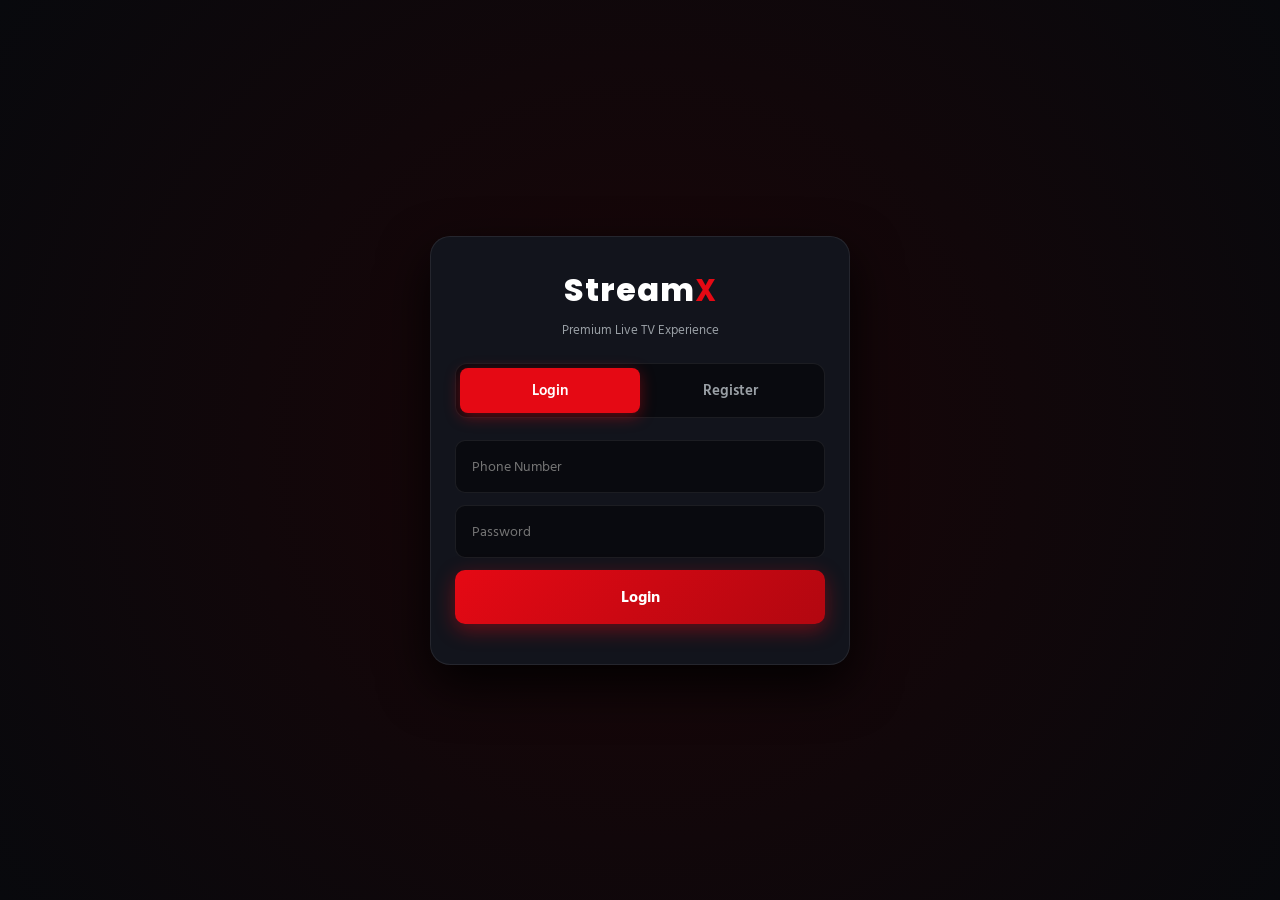
==== commit 8c46ba20: "Update index.html" ====
--- a/index.html
+++ b/index.html
@@ -1,11 +1,11 @@
 <!DOCTYPE html>
-<html lang="bn">
+<html lang="en">
 <head>
   <meta charset="UTF-8">
   <meta name="viewport" content="width=device-width, initial-scale=1.0, user-scalable=no">
-  <title>StreamX OTT - Live TV</title>
+  <title>StreamX OTT - Smart TV</title>
   <link rel="stylesheet" href="style.css">
-  <!-- HLS.js library for high-performance m3u8 playback -->
+  <!-- HLS.js Library -->
   <script src="https://cdn.jsdelivr.net/npm/hls.js@latest"></script>
 </head>
 <body>
@@ -15,37 +15,37 @@
     <div class="auth-card">
       <div class="brand-header">
         <h1 class="logo">Stream<span>X</span></h1>
-        <p class="tagline">স্মার্ট ও প্রিমিয়াম লাইভ টিভি এক্সপেরিয়েন্স</p>
+        <p class="tagline">Premium Live TV Experience</p>
       </div>
       
       <div class="auth-tabs">
-        <button id="tabLoginBtn" class="tab-btn active" tabindex="0" onclick="switchAuthTab('login')">লগইন</button>
-        <button id="tabRegisterBtn" class="tab-btn" tabindex="0" onclick="switchAuthTab('register')">রেজিস্টার</button>
+        <button id="tabLoginBtn" class="tab-btn focusable active" tabindex="0" onclick="switchAuthTab('login')">Login</button>
+        <button id="tabRegisterBtn" class="tab-btn focusable" tabindex="0" onclick="switchAuthTab('register')">Register</button>
       </div>
 
       <!-- Login Form -->
       <form id="loginForm" onsubmit="handleLogin(event)">
         <div class="input-group">
-          <input type="tel" id="loginPhone" placeholder="ফোন নম্বর (যেমন: 01700000000)" required tabindex="0">
+          <input type="tel" id="loginPhone" class="focusable" placeholder="Phone Number" required tabindex="0">
         </div>
         <div class="input-group">
-          <input type="password" id="loginPassword" placeholder="পাসওয়ার্ড" required tabindex="0">
+          <input type="password" id="loginPassword" class="focusable" placeholder="Password" required tabindex="0">
         </div>
-        <button type="submit" id="loginSubmitBtn" class="btn-primary" tabindex="0">লগইন করুন</button>
+        <button type="submit" id="loginSubmitBtn" class="btn-primary focusable" tabindex="0">Login</button>
       </form>
 
       <!-- Register Form -->
       <form id="registerForm" onsubmit="handleRegister(event)" style="display: none;">
         <div class="input-group">
-          <input type="text" id="regName" placeholder="আপনার সম্পূর্ণ নাম" required tabindex="0">
+          <input type="text" id="regName" class="focusable" placeholder="Full Name" required tabindex="0">
         </div>
         <div class="input-group">
-          <input type="tel" id="regPhone" placeholder="ফোন নম্বর (যেমন: 01700000000)" required tabindex="0">
+          <input type="tel" id="regPhone" class="focusable" placeholder="Phone Number" required tabindex="0">
         </div>
         <div class="input-group">
-          <input type="password" id="regPassword" placeholder="পাসওয়ার্ড (কমপক্ষে ৬ অক্ষর)" required tabindex="0">
+          <input type="password" id="regPassword" class="focusable" placeholder="Password (Min. 6 chars)" required tabindex="0">
         </div>
-        <button type="submit" id="regSubmitBtn" class="btn-primary" tabindex="0">একাউন্ট তৈরি করুন</button>
+        <button type="submit" id="regSubmitBtn" class="btn-primary focusable" tabindex="0">Create Account</button>
       </form>
 
       <p id="authMessage" class="msg-box"></p>
@@ -56,8 +56,8 @@
   <div id="subScreen" class="overlay-screen" style="display: none;">
     <div class="sub-card">
       <div class="sub-header">
-        <h2>সাবস্ক্রিপশন প্রয়োজন</h2>
-        <p>টিভি স্ট্রিম উপভোগ করতে যেকোনো একটি প্যাকেজ অ্যাক্টিভ করুন</p>
+        <h2>Subscription Required</h2>
+        <p>Subscribe to access live TV channels</p>
       </div>
       
       <div id="packageList" class="package-list">
@@ -68,19 +68,19 @@
         <h3 id="selectedPkgText" class="pkg-title"></h3>
         
         <div class="qr-box">
-          <p class="qr-desc">বিকাশ অ্যাপ দিয়ে নিচের QR কোডটি স্ক্যান করে অথবা নাম্বার দেখে সেন্ড মানি/পেমেন্ট করুন:</p>
+          <p class="qr-desc">Scan the bKash QR code or use the payment number to subscribe:</p>
           <img src="https://blogger.googleusercontent.com/img/b/R29vZ2xl/AVvXsEg06gZyTA-e5Oadc95UJ3gmgFy6nzIpVkWYNdhAvmaJ437hfCvFkMX4FMJp3rwFBYBt9Bj7x7cvbO1Hv5vbDh9GcoWVXltwxUlW9QL7cchFzImw4m35fnc2FP0Pr9lqk-zb_uhpwP3bNBokVTs6-cK02FhI6Rm5xVqayNY5b1CfLk5wM3yXy8IArzDVO0oV/s780/1000094124.png" alt="Payment QR" class="qr-img">
         </div>
 
         <div class="input-group">
-          <input type="text" id="trxIdInput" placeholder="Transaction ID (TrxID) লিখুন" required tabindex="0">
+          <input type="text" id="trxIdInput" class="focusable" placeholder="Transaction ID (TrxID)" required tabindex="0">
         </div>
-        <button onclick="submitPaymentRequest()" class="btn-primary" tabindex="0">পেমেন্ট সাবমিট করুন</button>
-        <button onclick="cancelPaymentSelect()" class="btn-secondary" tabindex="0">বাতিল</button>
+        <button onclick="submitPaymentRequest()" class="btn-primary focusable" tabindex="0">Submit Payment</button>
+        <button onclick="cancelPaymentSelect()" class="btn-secondary focusable" tabindex="0">Cancel</button>
       </div>
 
       <p id="subMessage" class="msg-box"></p>
-      <button class="btn-outline" onclick="handleLogout()" tabindex="0">লগআউট করুন</button>
+      <button class="btn-outline focusable" onclick="handleLogout()" tabindex="0">Logout</button>
     </div>
   </div>
 
@@ -89,47 +89,48 @@
     <header class="app-header">
       <div class="header-left">
         <div class="logo">Stream<span>X</span></div>
-        <span class="live-indicator"><span class="dot"></span> LIVE TV</span>
+        <span class="live-indicator"><span class="dot"></span> LIVE</span>
       </div>
       <div class="header-right">
         <span id="userBadge" class="badge-active">ACTIVE</span>
-        <button onclick="handleLogout()" class="btn-sm" tabindex="0">Logout</button>
+        <button onclick="handleLogout()" class="btn-sm focusable" tabindex="0">Logout</button>
       </div>
     </header>
 
     <nav class="categories-bar">
-      <button class="cat-btn active" tabindex="0" onclick="selectCategory('sports', this)">Sports</button>
-      <button class="cat-btn" tabindex="0" onclick="selectCategory('news', this)">News</button>
-      <button class="cat-btn" tabindex="0" onclick="selectCategory('bangla', this)">Bangla</button>
-      <button class="cat-btn" tabindex="0" onclick="selectCategory('drama', this)">Drama</button>
+      <button class="cat-btn focusable active" tabindex="0" onclick="selectCategory('sports', this)">Sports</button>
+      <button class="cat-btn focusable" tabindex="0" onclick="selectCategory('news', this)">News</button>
+      <button class="cat-btn focusable" tabindex="0" onclick="selectCategory('bangla', this)">Bangla</button>
+      <button class="cat-btn focusable" tabindex="0" onclick="selectCategory('drama', this)">Drama</button>
     </nav>
 
     <main class="app-viewport">
-      <!-- Player Container -->
+      <!-- Player Section -->
       <section class="player-wrapper">
         <div class="player-container">
-          <video id="player" controls playsinline tabindex="0"></video>
+          <video id="player" class="focusable" controls playsinline tabindex="0"></video>
           <div id="playerLoader" class="player-overlay-loader" style="display: none;">
             <div class="spinner"></div>
-            <p id="loaderText">স্ট্রিম লোড হচ্ছে...</p>
           </div>
         </div>
         <div class="stream-status-bar">
           <div class="status-info">
-            <span class="status-icon">📺</span>
-            <span id="status">ক্যাটাগরি সিলেক্ট করে চ্যানেল বাছাই করুন</span>
+            <span id="status">Select a channel to play</span>
           </div>
-          <button id="manualRefreshBtn" class="btn-refresh" tabindex="0" onclick="forceReloadCurrentStream()">
-            🔄 রিফ্রেশ স্ট্রিম
+          <button id="manualRefreshBtn" class="btn-refresh focusable" tabindex="0" onclick="forceReloadCurrentStream()">
+            <svg class="refresh-icon" viewBox="0 0 24 24" fill="none" stroke="currentColor" stroke-width="2.5" stroke-linecap="round" stroke-linejoin="round">
+              <path d="M21.5 2v6h-6M21.34 15.57a10 10 0 1 1-.57-8.38l5.67-5.67"/>
+            </svg>
+            <span>Refresh</span>
           </button>
         </div>
       </section>
 
       <!-- Channel Grid Section -->
       <section class="channels-wrapper">
-        <div class="section-title">উপলব্ধ চ্যানেলসমূহ</div>
+        <div class="section-title">Available Channels</div>
         <div class="channel-grid" id="channelList">
-          <!-- Dynamic Channel Cards -->
+          <!-- Dynamic Channels -->
         </div>
       </section>
     </main>
--- a/style.css
+++ b/style.css
@@ -1,45 +1,85 @@
+@import url('https://fonts.googleapis.com/css2?family=Hind_Siliguri:wght@400;500;600;700&family=Poppins:wght@500;700;800&display=swap');
+
 * {
   margin: 0;
   padding: 0;
   box-sizing: border-box;
-  font-family: 'Segoe UI', Arial, sans-serif;
+  font-family: 'Hind_Siliguri', 'Poppins', sans-serif;
+  outline: none;
+}
+
+:root {
+  --bg-main: #08090d;
+  --bg-card: #12141c;
+  --bg-glass: rgba(18, 20, 28, 0.85);
+  --primary-red: #E50914;
+  --primary-glow: rgba(229, 9, 20, 0.4);
+  --text-main: #ffffff;
+  --text-muted: #9aa0a6;
+  --border-color: rgba(255, 255, 255, 0.08);
+  --focus-outline: #38ef7d;
 }
 
 body {
-  background: #0a0a0a;
-  color: #fff;
+  background-color: var(--bg-main);
+  color: var(--text-main);
   min-height: 100vh;
+  overflow-x: hidden;
+  user-select: none;
+}
+
+/* ================= TV REMOTE FOCUS STYLES ================= */
+*:focus {
+  outline: 3px solid var(--focus-outline) !important;
+  outline-offset: 3px;
+  box-shadow: 0 0 18px rgba(56, 239, 125, 0.6) !important;
+  transform: scale(1.03);
+  z-index: 20;
 }
 
 /* ================= OVERLAY SCREENS (AUTH & SUB) ================= */
 .overlay-screen {
   position: fixed;
   inset: 0;
-  background: rgba(10, 10, 10, 0.96);
+  background: radial-gradient(circle at center, #1a0507 0%, #08090d 100%);
   display: flex;
   justify-content: center;
   align-items: center;
-  z-index: 999;
-  padding: 15px;
+  z-index: 9999;
+  padding: 16px;
   overflow-y: auto;
 }
 
-.auth-box, .sub-box {
-  background: #141414;
-  border: 1px solid #222;
-  border-radius: 16px;
-  padding: 24px 20px;
+.auth-card, .sub-card {
+  background: var(--bg-card);
+  border: 1px solid var(--border-color);
+  border-radius: 20px;
+  padding: 28px 24px;
   width: 100%;
   max-width: 420px;
   text-align: center;
-  box-shadow: 0 10px 30px rgba(0,0,0,0.8);
-  margin: auto;
-}
+  box-shadow: 0 20px 50px rgba(0, 0, 0, 0.9);
+  backdrop-filter: blur(10px);
+}
+
+.logo {
+  font-family: 'Poppins', sans-serif;
+  font-size: 32px;
+  font-weight: 800;
+  color: #fff;
+  letter-spacing: 1px;
+}
+
+.logo span { color: var(--primary-red); }
+.tagline { font-size: 13px; color: var(--text-muted); margin-top: 2px; }
 
 .auth-tabs {
   display: flex;
-  margin: 20px 0;
-  border-bottom: 2px solid #222;
+  margin: 22px 0;
+  background: #090a0f;
+  border-radius: 12px;
+  padding: 4px;
+  border: 1px solid var(--border-color);
 }
 
 .tab-btn {
@@ -47,61 +87,87 @@
   padding: 10px;
   background: transparent;
   border: none;
-  color: #888;
+  color: var(--text-muted);
   font-size: 15px;
   font-weight: 600;
-  cursor: pointer;
+  border-radius: 8px;
+  cursor: pointer;
+  transition: all 0.25s ease;
 }
 
 .tab-btn.active {
-  color: #e50914;
-  border-bottom: 2px solid #e50914;
-}
-
-form input, .payment-box input {
+  background: var(--primary-red);
+  color: #fff;
+  box-shadow: 0 4px 15px var(--primary-glow);
+}
+
+.input-group input {
+  width: 100%;
+  padding: 14px 16px;
+  margin-bottom: 12px;
+  background: #090a0f;
+  border: 1px solid var(--border-color);
+  border-radius: 10px;
+  color: #fff;
+  font-size: 14px;
+  transition: 0.2s;
+}
+
+.btn-primary {
   width: 100%;
   padding: 14px;
-  margin-bottom: 12px;
-  background: #222;
-  border: 1px solid #333;
+  background: linear-gradient(135deg, #e50914, #b20710);
+  border: none;
+  border-radius: 10px;
+  color: #fff;
+  font-size: 16px;
+  font-weight: 700;
+  cursor: pointer;
+  box-shadow: 0 6px 20px var(--primary-glow);
+}
+
+.btn-secondary {
+  width: 100%;
+  padding: 12px;
+  background: #2a2d3d;
+  border: none;
+  border-radius: 10px;
+  color: #ccc;
+  font-size: 14px;
+  font-weight: 600;
+  margin-top: 8px;
+  cursor: pointer;
+}
+
+.btn-outline {
+  background: transparent;
+  border: 1px solid #3a3d4d;
+  color: #aaa;
+  padding: 10px 20px;
   border-radius: 8px;
-  color: #fff;
-  font-size: 14px;
-}
-
-form button, .payment-box button {
-  width: 100%;
-  padding: 14px;
-  background: #e50914;
-  border: none;
-  border-radius: 8px;
-  color: #fff;
-  font-size: 15px;
-  font-weight: 700;
-  cursor: pointer;
-  margin-top: 6px;
-}
-
-.msg-box {
-  margin-top: 15px;
-  font-size: 13px;
-  color: #ff4d4d;
-}
-
-/* ================= SUBSCRIPTION & QR PAYMENT ================= */
+  margin-top: 18px;
+  cursor: pointer;
+}
+
+.msg-box { margin-top: 12px; font-size: 13px; color: #ff4d4d; }
+
+/* ================= SUBSCRIPTION & QR ================= */
+.sub-header h2 { font-size: 20px; color: #fff; }
+.sub-header p { font-size: 13px; color: var(--text-muted); margin-top: 4px; }
+
 .package-list {
   display: flex;
   flex-direction: column;
-  gap: 12px;
+  gap: 10px;
   margin: 20px 0;
   max-height: 220px;
   overflow-y: auto;
 }
 
 .package-card {
-  background: #1f1f1f;
-  border: 1px solid #333;
-  border-radius: 10px;
+  background: #181b26;
+  border: 1px solid var(--border-color);
+  border-radius: 12px;
   padding: 14px;
   display: flex;
   justify-content: space-between;
@@ -110,200 +176,283 @@
   transition: 0.2s;
 }
 
-.package-card:hover {
-  border-color: #e50914;
-}
-
+.package-card:hover { border-color: var(--primary-red); }
 .package-info h4 { font-size: 15px; color: #fff; }
-.package-info p { font-size: 12px; color: #aaa; }
-.package-price { font-size: 16px; font-weight: 800; color: #28a745; }
+.package-info p { font-size: 12px; color: var(--text-muted); }
+.package-price { font-size: 17px; font-weight: 800; color: #38ef7d; }
 
 .payment-box {
-  background: #1a1a1a;
+  background: #090a0f;
   padding: 16px;
+  border-radius: 14px;
+  border: 1px solid var(--border-color);
+  margin-top: 12px;
+}
+
+.pkg-title { font-size: 14px; color: #38ef7d; margin-bottom: 10px; }
+.qr-box { background: #141722; padding: 12px; border-radius: 10px; margin-bottom: 12px; }
+.qr-desc { font-size: 12px; color: #ccc; margin-bottom: 8px; line-height: 1.4; }
+.qr-img { width: 100%; max-width: 250px; border-radius: 8px; border: 2px solid var(--primary-red); display: block; margin: auto; }
+
+/* ================= MAIN APP LAYOUT ================= */
+#mainApp {
+  display: flex;
+  flex-direction: column;
+  min-height: 100vh;
+}
+
+.app-header {
+  background: rgba(8, 9, 13, 0.95);
+  padding: 12px 20px;
+  display: flex;
+  justify-content: space-between;
+  align-items: center;
+  border-bottom: 1px solid var(--border-color);
+  position: sticky;
+  top: 0;
+  z-index: 100;
+}
+
+.header-left { display: flex; align-items: center; gap: 14px; }
+.live-indicator {
+  background: rgba(229, 9, 20, 0.15);
+  border: 1px solid var(--primary-red);
+  color: var(--primary-red);
+  font-size: 11px;
+  font-weight: 700;
+  padding: 3px 8px;
+  border-radius: 20px;
+  display: flex;
+  align-items: center;
+  gap: 5px;
+}
+
+.live-indicator .dot {
+  width: 6px;
+  height: 6px;
+  background: var(--primary-red);
+  border-radius: 50%;
+  animation: pulse 1.2s infinite;
+}
+
+@keyframes pulse { 0%, 100% { opacity: 1; } 50% { opacity: 0.3; } }
+
+.badge-active {
+  background: rgba(56, 239, 125, 0.15);
+  color: #38ef7d;
+  border: 1px solid #38ef7d;
+  font-size: 11px;
+  font-weight: 700;
+  padding: 4px 10px;
   border-radius: 12px;
-  margin-top: 15px;
-  text-align: center;
-  border: 1px solid #333;
-}
-
-.pkg-highlight {
-  font-size: 14px;
-  color: #28a745;
-  font-weight: 700;
-  margin-bottom: 12px;
-}
-
-.qr-container {
-  background: #0f0f0f;
-  padding: 12px;
-  border-radius: 10px;
-  margin-bottom: 14px;
-  border: 1px solid #2a2a2a;
-}
-
-.qr-title {
+}
+
+.btn-sm {
+  background: #202433;
+  color: #fff;
+  border: none;
+  padding: 6px 14px;
+  border-radius: 8px;
   font-size: 12px;
+  cursor: pointer;
+  margin-left: 8px;
+}
+
+/* Categories Navigation */
+.categories-bar {
+  display: flex;
+  gap: 10px;
+  padding: 12px 20px;
+  background: #0d0f17;
+  overflow-x: auto;
+  scrollbar-width: none;
+  border-bottom: 1px solid var(--border-color);
+}
+
+.categories-bar::-webkit-scrollbar { display: none; }
+
+.cat-btn {
+  padding: 8px 22px;
+  background: #181b26;
+  border: 1px solid var(--border-color);
   color: #ccc;
-  margin-bottom: 10px;
-  line-height: 1.4;
-}
-
-.qr-image {
-  width: 100%;
-  max-width: 280px;
-  border-radius: 8px;
-  display: block;
-  margin: 0 auto;
-  border: 2px solid #e50914;
-}
-
-.btn-cancel { background: #444 !important; margin-top: 8px !important; }
-.btn-logout { background: transparent; border: 1px solid #444; color: #aaa; padding: 8px 16px; border-radius: 6px; margin-top: 15px; cursor: pointer; }
-
-/* ================= MAIN APP ================= */
-#mainApp {
-  height: 100vh;
-  display: flex;
-  flex-direction: column;
-}
-
-header {
-  background: linear-gradient(90deg, #111, #1a1a1a);
-  padding: 14px 18px;
-  display: flex;
-  justify-content: space-between;
-  align-items: center;
-  border-bottom: 3px solid #e50914;
-}
-
-.logo {
-  font-size: 24px;
-  font-weight: 800;
-  color: #e50914;
-  letter-spacing: 1px;
-}
-
-.user-info {
-  display: flex;
-  align-items: center;
-  gap: 10px;
-}
-
-.badge {
-  background: #28a745;
-  color: #fff;
-  font-size: 11px;
-  padding: 4px 8px;
-  border-radius: 12px;
-}
-
-.btn-sm {
-  background: #333;
-  color: #fff;
-  border: none;
-  padding: 6px 12px;
-  border-radius: 6px;
-  font-size: 12px;
-  cursor: pointer;
-}
-
-.categories {
-  display: flex;
-  gap: 8px;
-  padding: 12px;
-  background: #111;
-  overflow-x: auto;
-}
-
-.categories::-webkit-scrollbar { display: none; }
-
-.cat-btn {
-  padding: 10px 20px;
-  background: #222;
-  border: none;
-  color: #ddd;
   border-radius: 25px;
   font-size: 14px;
   font-weight: 600;
   white-space: nowrap;
   cursor: pointer;
-  transition: 0.2s;
+  transition: all 0.2s ease;
 }
 
 .cat-btn.active {
-  background: #e50914;
-  color: #fff;
-}
-
-.main {
+  background: var(--primary-red);
+  color: #fff;
+  border-color: var(--primary-red);
+  box-shadow: 0 4px 12px var(--primary-glow);
+}
+
+/* Viewport Layout */
+.app-viewport {
   flex: 1;
   display: flex;
   flex-direction: column;
+}
+
+.player-wrapper {
+  background: #000;
+  width: 100%;
+}
+
+.player-container {
+  width: 100%;
+  aspect-ratio: 16 / 9;
+  max-height: 50vh;
+  position: relative;
+  background: #000;
+}
+
+video {
+  width: 100%;
+  height: 100%;
+  object-fit: contain;
+}
+
+.player-overlay-loader {
+  position: absolute;
+  inset: 0;
+  background: rgba(0, 0, 0, 0.85);
+  display: flex;
+  flex-direction: column;
+  justify-content: center;
+  align-items: center;
+  gap: 12px;
+  z-index: 10;
+}
+
+.spinner {
+  width: 38px;
+  height: 38px;
+  border: 4px solid rgba(255, 255, 255, 0.1);
+  border-top-color: var(--primary-red);
+  border-radius: 50%;
+  animation: spin 0.8s linear infinite;
+}
+
+@keyframes spin { to { transform: rotate(360deg); } }
+
+.stream-status-bar {
+  background: #0a0c12;
+  padding: 10px 20px;
+  display: flex;
+  justify-content: space-between;
+  align-items: center;
+  border-bottom: 1px solid var(--border-color);
+  font-size: 13px;
+}
+
+.status-info { color: var(--text-muted); display: flex; align-items: center; gap: 8px; }
+#status { color: #fff; font-weight: 600; }
+
+.btn-refresh {
+  background: #1a1e2d;
+  color: #38ef7d;
+  border: 1px solid rgba(56, 239, 125, 0.3);
+  padding: 6px 12px;
+  border-radius: 8px;
+  font-size: 12px;
+  font-weight: 600;
+  cursor: pointer;
+}
+
+/* ================= STRICT FIXED CHANNEL GRID ================= */
+.channels-wrapper {
+  padding: 16px 20px;
+  flex: 1;
+}
+
+.section-title {
+  font-size: 14px;
+  font-weight: 700;
+  color: var(--text-muted);
+  margin-bottom: 12px;
+  text-transform: uppercase;
+  letter-spacing: 0.5px;
+}
+
+.channel-grid {
+  display: grid;
+  grid-template-columns: repeat(auto-fill, minmax(105px, 1fr));
+  gap: 12px;
+}
+
+/* CRITICAL FIX FOR HUGE/STRETCHED CARD BUG */
+.channel {
+  height: 88px !important; /* Strict fixed card height */
+  width: 100%;
+  background: var(--bg-card);
+  border: 1px solid var(--border-color);
+  border-radius: 12px;
+  padding: 8px;
+  display: flex !important;
+  flex-direction: column !important;
+  align-items: center !important;
+  justify-content: center !important;
+  cursor: pointer;
+  transition: all 0.2s ease;
   overflow: hidden;
-}
-
-.player-box {
-  background: #000;
-  width: 100%;
-  aspect-ratio: 16/9;
-  max-height: 42vh;
   position: relative;
 }
 
-video {
-  width: 100%;
-  height: 100%;
-  background: #000;
-}
-
-.status {
-  padding: 8px 14px;
-  background: #111;
-  font-size: 13px;
-  color: #aaa;
-  text-align: center;
-  border-bottom: 1px solid #222;
-}
-
-.channel-list {
-  flex: 1;
-  overflow-y: auto;
-  padding: 12px;
-  display: grid;
-  grid-template-columns: repeat(auto-fill, minmax(130px, 1fr));
-  gap: 10px;
-}
-
-.channel {
-  background: #1a1a1a;
-  border-radius: 12px;
-  padding: 12px 8px;
-  text-align: center;
-  border: 1px solid #2a2a2a;
-  cursor: pointer;
-  transition: 0.2s;
-  display: flex;
-  flex-direction: column;
-  align-items: center;
-  justify-content: center;
-}
-
 .channel:hover, .channel.active {
-  background: #e50914;
-  border-color: #e50914;
-  transform: scale(1.02);
+  background: #1e2233;
+  border-color: var(--primary-red);
+}
+
+.channel.active::before {
+  content: '';
+  position: absolute;
+  top: 0; left: 0; right: 0;
+  height: 3px;
+  background: var(--primary-red);
 }
 
 .channel img {
-  width: 50px;
-  height: 35px;
-  object-fit: contain;
-  margin-bottom: 6px;
+  max-height: 42px !important;
+  max-width: 80% !important;
+  object-fit: contain !important;
+  margin-bottom: 4px;
 }
 
 .channel-name {
   font-size: 12px;
   font-weight: 600;
-  line-height: 1.2;
-}
+  color: #fff;
+  text-align: center;
+  white-space: nowrap;
+  overflow: hidden;
+  text-overflow: ellipsis;
+  width: 100%;
+  padding: 0 4px;
+}
+
+/* Desktop & Smart TV Large Screens Adjustment */
+@media (min-width: 768px) {
+  .app-viewport {
+    flex-direction: row;
+  }
+  .player-wrapper {
+    flex: 2;
+    border-right: 1px solid var(--border-color);
+  }
+  .player-container {
+    max-height: 70vh;
+  }
+  .channels-wrapper {
+    flex: 1;
+    overflow-y: auto;
+    max-height: calc(100vh - 120px);
+  }
+  .channel-grid {
+    grid-template-columns: repeat(auto-fill, minmax(120px, 1fr));
+  }
+    }
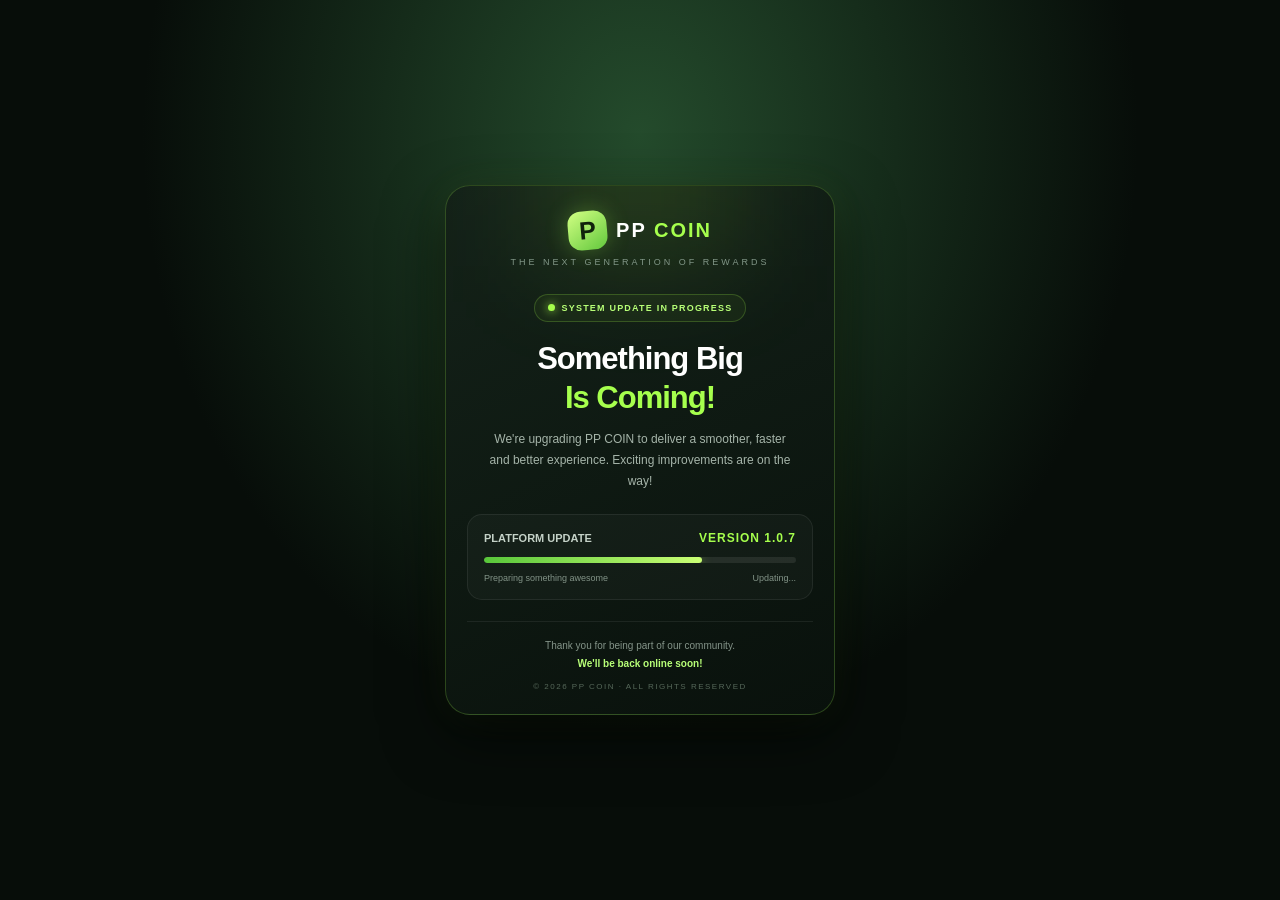
==== commit 7d9c8746: "Update index.html" ====
--- a/index.html
+++ b/index.html
@@ -1,141 +1,199 @@
 <!DOCTYPE html>
 <html lang="en">
 <head>
-  <meta charset="UTF-8">
-  <meta name="viewport" content="width=device-width, initial-scale=1.0, user-scalable=no">
-  <title>StreamX OTT - Smart TV</title>
-  <link rel="stylesheet" href="style.css">
-  <!-- HLS.js Library -->
-  <script src="https://cdn.jsdelivr.net/npm/hls.js@latest"></script>
+<meta charset="UTF-8">
+<meta name="viewport" content="width=device-width,initial-scale=1">
+<meta name="theme-color" content="#07110d">
+<title>PP COIN | Update</title>
+
+<style>
+*{margin:0;padding:0;box-sizing:border-box}
+body{
+ min-height:100vh;
+ display:flex;align-items:center;justify-content:center;
+ padding:14px;
+ background:
+ radial-gradient(ellipse at 50% 15%,#244b2c 0%,transparent 55%),
+ #070d09;
+ color:#fff;
+ font-family:Inter,Arial,sans-serif;
+}
+.card{
+ width:100%;max-width:390px;
+ padding:25px 21px 20px;
+ border:1px solid #a6ff4d38;
+ border-radius:25px;
+ background:linear-gradient(155deg,#142219,#09110c);
+ box-shadow:0 20px 60px #0009,0 0 35px #a6ff4d12;
+ text-align:center;
+ position:relative;overflow:hidden;
+}
+.card:before{
+ content:"";position:absolute;
+ width:200px;height:200px;
+ top:-120px;left:50%;
+ transform:translateX(-50%);
+ background:#a6ff4d20;
+ filter:blur(55px);
+}
+.brand{
+ position:relative;
+ display:flex;align-items:center;
+ justify-content:center;gap:9px;
+}
+.logo{
+ width:39px;height:39px;
+ border-radius:13px;
+ display:grid;place-items:center;
+ background:linear-gradient(145deg,#d2ff83,#63c83d);
+ color:#10210c;
+ font-family:Arial,sans-serif;
+ font-size:25px;font-weight:900;
+ box-shadow:0 0 22px #a6ff4d45;
+ transform:rotate(-5deg);
+}
+.brand-name{
+ font-size:20px;font-weight:900;
+ letter-spacing:2px;
+}
+.brand-name span{color:#a6ff4d}
+.tagline{
+ position:relative;margin-top:7px;
+ font-size:9px;letter-spacing:3px;
+ color:#819687;
+}
+.status{
+ display:inline-flex;align-items:center;
+ gap:7px;margin-top:27px;
+ padding:8px 13px;
+ border:1px solid #a6ff4d35;
+ border-radius:30px;
+ background:#a6ff4d0c;
+ color:#b8ff78;
+ font-size:9px;font-weight:800;
+ letter-spacing:1.2px;
+}
+.dot{
+ width:7px;height:7px;border-radius:50%;
+ background:#a6ff4d;
+ box-shadow:0 0 10px #a6ff4d;
+ animation:pulse 1.3s infinite;
+}
+h1{
+ margin-top:19px;
+ font-size:31px;line-height:1.15;
+ letter-spacing:-1px;
+}
+h1 span{
+ display:block;color:#a6ff4d;
+ margin-top:4px;
+}
+.description{
+ max-width:310px;margin:13px auto 0;
+ font-size:12px;line-height:1.75;
+ color:#a5b4a9;
+}
+.update{
+ margin-top:22px;padding:16px;
+ text-align:left;
+ border:1px solid #ffffff13;
+ border-radius:15px;
+ background:#ffffff07;
+}
+.update-head{
+ display:flex;justify-content:space-between;
+ align-items:center;margin-bottom:12px;
+ font-size:11px;font-weight:700;
+ color:#c4d1c7;
+}
+.version{
+ color:#a6ff4d;
+ font-size:12px;letter-spacing:1px;
+}
+.track{
+ height:6px;border-radius:20px;
+ background:#ffffff15;overflow:hidden;
+}
+.bar{
+ width:70%;height:100%;
+ border-radius:20px;
+ background:linear-gradient(90deg,#58c63a,#caff75);
+ box-shadow:0 0 12px #a6ff4d70;
+ animation:progress 2s ease-in-out infinite alternate;
+}
+.update-bottom{
+ display:flex;justify-content:space-between;
+ margin-top:10px;
+ font-size:9px;color:#829387;
+}
+.footer{
+ margin-top:21px;padding-top:15px;
+ border-top:1px solid #ffffff12;
+ font-size:10px;line-height:1.8;
+ color:#849489;
+}
+.footer strong{color:#b8ff78}
+.copyright{
+ margin-top:7px;
+ color:#56685a;font-size:8px;
+ letter-spacing:1.5px;
+}
+@keyframes pulse{50%{opacity:.3;transform:scale(.75)}}
+@keyframes progress{from{width:48%}to{width:78%}}
+</style>
 </head>
+
 <body>
+<main class="card">
 
-  <!-- ================= AUTH SCREEN ================= -->
-  <div id="authScreen" class="overlay-screen">
-    <div class="auth-card">
-      <div class="brand-header">
-        <h1 class="logo">Stream<span>X</span></h1>
-        <p class="tagline">Premium Live TV Experience</p>
-      </div>
-      
-      <div class="auth-tabs">
-        <button id="tabLoginBtn" class="tab-btn focusable active" tabindex="0" onclick="switchAuthTab('login')">Login</button>
-        <button id="tabRegisterBtn" class="tab-btn focusable" tabindex="0" onclick="switchAuthTab('register')">Register</button>
-      </div>
+ <header class="brand">
+  <div class="logo">P</div>
+  <div class="brand-name">PP <span>COIN</span></div>
+ </header>
 
-      <!-- Login Form -->
-      <form id="loginForm" onsubmit="handleLogin(event)">
-        <div class="input-group">
-          <input type="tel" id="loginPhone" class="focusable" placeholder="Phone Number" required tabindex="0">
-        </div>
-        <div class="input-group">
-          <input type="password" id="loginPassword" class="focusable" placeholder="Password" required tabindex="0">
-        </div>
-        <button type="submit" id="loginSubmitBtn" class="btn-primary focusable" tabindex="0">Login</button>
-      </form>
+ <div class="tagline">THE NEXT GENERATION OF REWARDS</div>
 
-      <!-- Register Form -->
-      <form id="registerForm" onsubmit="handleRegister(event)" style="display: none;">
-        <div class="input-group">
-          <input type="text" id="regName" class="focusable" placeholder="Full Name" required tabindex="0">
-        </div>
-        <div class="input-group">
-          <input type="tel" id="regPhone" class="focusable" placeholder="Phone Number" required tabindex="0">
-        </div>
-        <div class="input-group">
-          <input type="password" id="regPassword" class="focusable" placeholder="Password (Min. 6 chars)" required tabindex="0">
-        </div>
-        <button type="submit" id="regSubmitBtn" class="btn-primary focusable" tabindex="0">Create Account</button>
-      </form>
+ <div class="status">
+  <span class="dot"></span>
+  SYSTEM UPDATE IN PROGRESS
+ </div>
 
-      <p id="authMessage" class="msg-box"></p>
-    </div>
+ <h1>
+  Something Big
+  <span>Is Coming!</span>
+ </h1>
+
+ <p class="description">
+  We're upgrading PP COIN to deliver a smoother,
+  faster and better experience. Exciting improvements
+  are on the way!
+ </p>
+
+ <section class="update">
+  <div class="update-head">
+   <span>PLATFORM UPDATE</span>
+   <span class="version">VERSION 1.0.7</span>
   </div>
 
-  <!-- ================= SUBSCRIPTION SCREEN ================= -->
-  <div id="subScreen" class="overlay-screen" style="display: none;">
-    <div class="sub-card">
-      <div class="sub-header">
-        <h2>Subscription Required</h2>
-        <p>Subscribe to access live TV channels</p>
-      </div>
-      
-      <div id="packageList" class="package-list">
-        <!-- Dynamic Packages -->
-      </div>
-
-      <div id="paymentFormBox" class="payment-box" style="display: none;">
-        <h3 id="selectedPkgText" class="pkg-title"></h3>
-        
-        <div class="qr-box">
-          <p class="qr-desc">Scan the bKash QR code or use the payment number to subscribe:</p>
-          <img src="https://blogger.googleusercontent.com/img/b/R29vZ2xl/AVvXsEg06gZyTA-e5Oadc95UJ3gmgFy6nzIpVkWYNdhAvmaJ437hfCvFkMX4FMJp3rwFBYBt9Bj7x7cvbO1Hv5vbDh9GcoWVXltwxUlW9QL7cchFzImw4m35fnc2FP0Pr9lqk-zb_uhpwP3bNBokVTs6-cK02FhI6Rm5xVqayNY5b1CfLk5wM3yXy8IArzDVO0oV/s780/1000094124.png" alt="Payment QR" class="qr-img">
-        </div>
-
-        <div class="input-group">
-          <input type="text" id="trxIdInput" class="focusable" placeholder="Transaction ID (TrxID)" required tabindex="0">
-        </div>
-        <button onclick="submitPaymentRequest()" class="btn-primary focusable" tabindex="0">Submit Payment</button>
-        <button onclick="cancelPaymentSelect()" class="btn-secondary focusable" tabindex="0">Cancel</button>
-      </div>
-
-      <p id="subMessage" class="msg-box"></p>
-      <button class="btn-outline focusable" onclick="handleLogout()" tabindex="0">Logout</button>
-    </div>
+  <div class="track">
+   <div class="bar"></div>
   </div>
 
-  <!-- ================= MAIN APP SCREEN ================= -->
-  <div id="mainApp" style="display: none;">
-    <header class="app-header">
-      <div class="header-left">
-        <div class="logo">Stream<span>X</span></div>
-        <span class="live-indicator"><span class="dot"></span> LIVE</span>
-      </div>
-      <div class="header-right">
-        <span id="userBadge" class="badge-active">ACTIVE</span>
-        <button onclick="handleLogout()" class="btn-sm focusable" tabindex="0">Logout</button>
-      </div>
-    </header>
+  <div class="update-bottom">
+   <span>Preparing something awesome</span>
+   <span>Updating...</span>
+  </div>
+ </section>
 
-    <nav class="categories-bar">
-      <button class="cat-btn focusable active" tabindex="0" onclick="selectCategory('sports', this)">Sports</button>
-      <button class="cat-btn focusable" tabindex="0" onclick="selectCategory('news', this)">News</button>
-      <button class="cat-btn focusable" tabindex="0" onclick="selectCategory('bangla', this)">Bangla</button>
-      <button class="cat-btn focusable" tabindex="0" onclick="selectCategory('drama', this)">Drama</button>
-    </nav>
+ <footer class="footer">
+  Thank you for being part of our community.<br>
+  <strong>We'll be back online soon!</strong>
 
-    <main class="app-viewport">
-      <!-- Player Section -->
-      <section class="player-wrapper">
-        <div class="player-container">
-          <video id="player" class="focusable" controls playsinline tabindex="0"></video>
-          <div id="playerLoader" class="player-overlay-loader" style="display: none;">
-            <div class="spinner"></div>
-          </div>
-        </div>
-        <div class="stream-status-bar">
-          <div class="status-info">
-            <span id="status">Select a channel to play</span>
-          </div>
-          <button id="manualRefreshBtn" class="btn-refresh focusable" tabindex="0" onclick="forceReloadCurrentStream()">
-            <svg class="refresh-icon" viewBox="0 0 24 24" fill="none" stroke="currentColor" stroke-width="2.5" stroke-linecap="round" stroke-linejoin="round">
-              <path d="M21.5 2v6h-6M21.34 15.57a10 10 0 1 1-.57-8.38l5.67-5.67"/>
-            </svg>
-            <span>Refresh</span>
-          </button>
-        </div>
-      </section>
+  <div class="copyright">
+   © 2026 PP COIN · ALL RIGHTS RESERVED
+  </div>
+ </footer>
 
-      <!-- Channel Grid Section -->
-      <section class="channels-wrapper">
-        <div class="section-title">Available Channels</div>
-        <div class="channel-grid" id="channelList">
-          <!-- Dynamic Channels -->
-        </div>
-      </section>
-    </main>
-  </div>
-
-  <script type="module" src="script.js"></script>
+</main>
 </body>
 </html>
